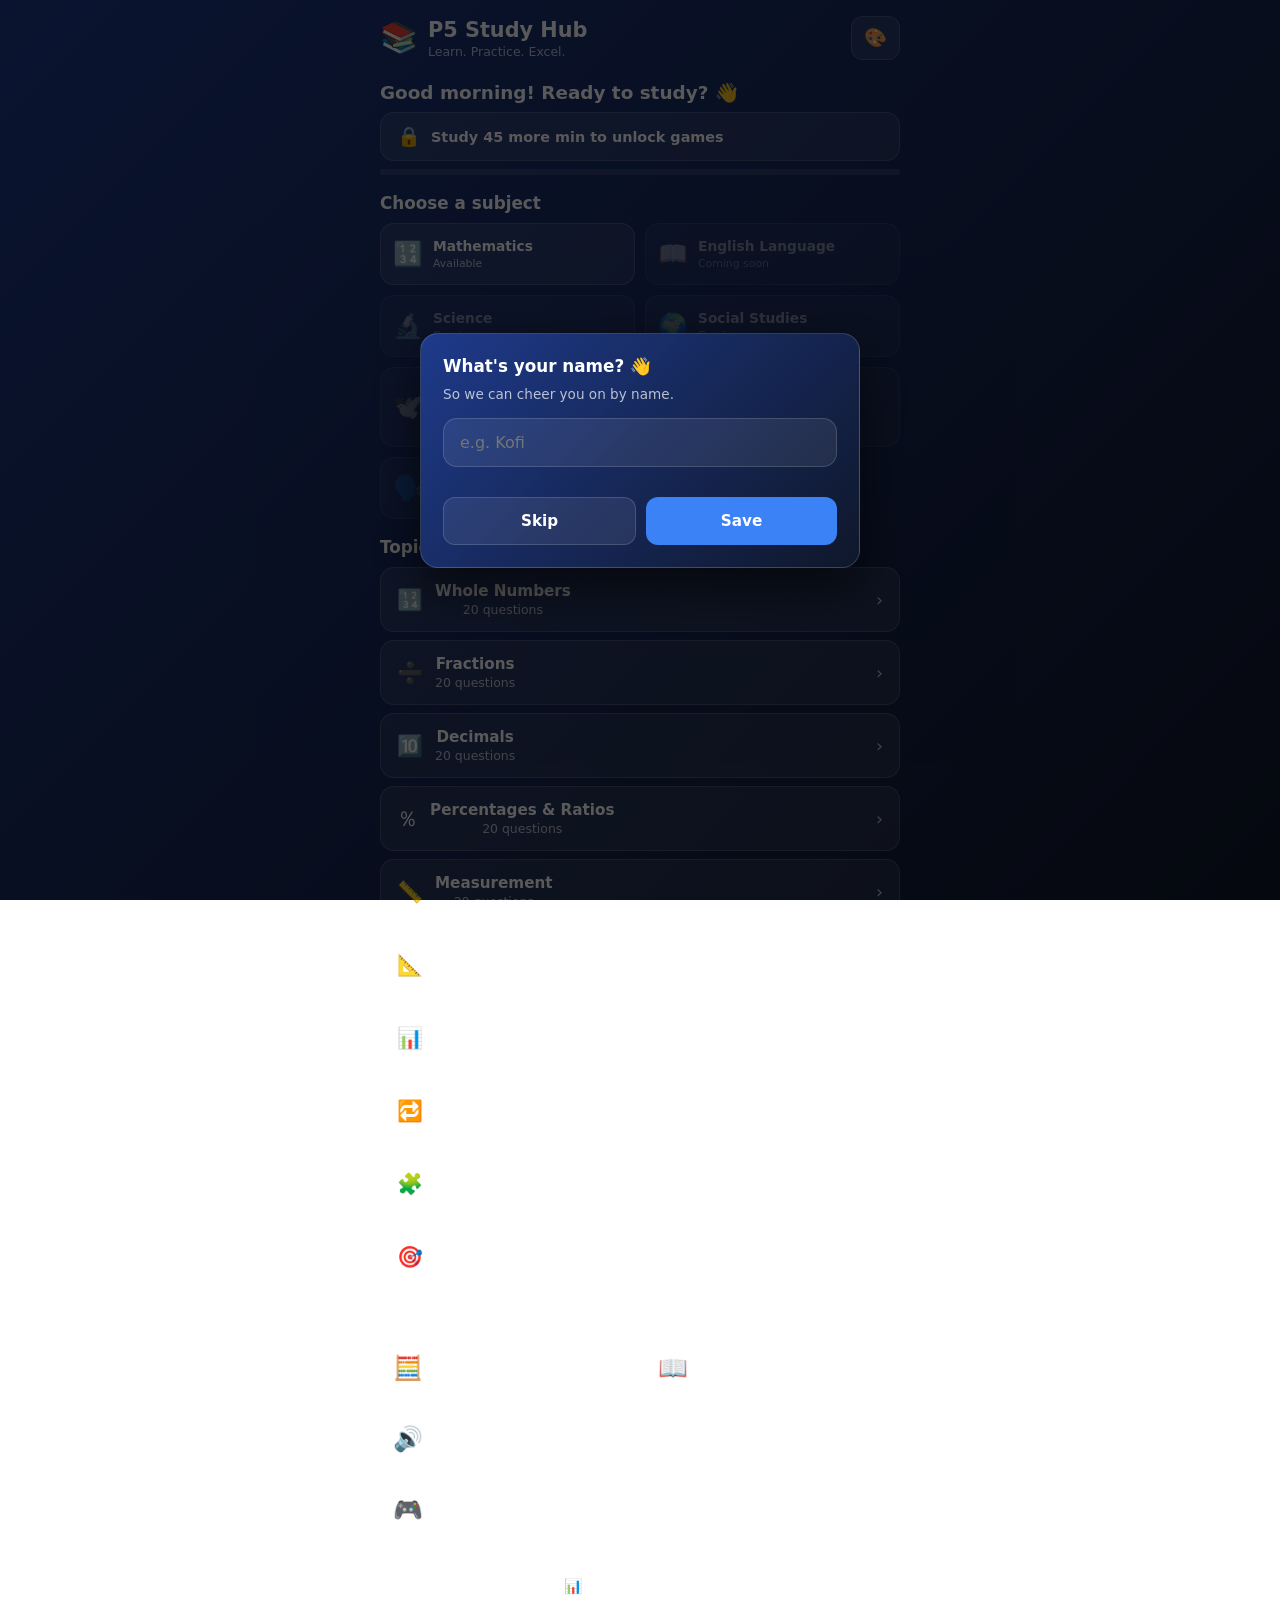
==== index.html @ f63bd6e9 "Add Memory Match game (solo + 2-player pass-and-play)" ====
<!DOCTYPE html>
<html lang="en">
<head>
  <meta charset="UTF-8" />
  <meta name="viewport" content="width=device-width, initial-scale=1.0, maximum-scale=1.0" />
  <meta name="theme-color" content="#1e3a8a" />
  <meta name="description" content="P5 Study Hub — free study app for Primary 5 students in Ghana." />
  <title>P5 Study Hub</title>
  <link rel="stylesheet" href="style.css" />
</head>
<body>
  <div class="app">

    <!-- ================= HEADER ================= -->
    <header class="app-header">
      <div class="brand">
        <span class="brand-icon">📚</span>
        <div>
          <h1>P5 Study Hub</h1>
          <p class="tagline">Learn. Practice. Excel.</p>
        </div>
      </div>
      <button id="themeBtn" class="icon-btn" title="Change theme">🎨</button>
    </header>

    <!-- ================= HOME ================= -->
    <section class="screen active" id="screen-home">
      <p class="greeting" id="greeting">Welcome! 👋</p>

      <div class="study-banner" id="studyBanner">
        <span class="study-banner-icon" id="studyBannerIcon">🔒</span>
        <span class="study-banner-text" id="studyBannerText">Loading…</span>
      </div>
      <div class="study-progress-bar">
        <div class="study-progress-fill" id="studyProgressFill"></div>
      </div>

      <h2>Choose a subject</h2>
      <div class="subject-grid" id="subjectGrid"></div>

      <h2>Topics</h2>
      <div class="topic-list" id="homeTopicList"></div>

      <h2>Tools</h2>
      <div class="tools-grid" id="toolsGrid"></div>

      <button class="progress-link" id="progressLink">📊 View My Progress</button>
    </section>

    <!-- ================= TOPIC ================= -->
    <section class="screen" id="screen-topic">
      <button class="back-btn" data-back>← Back</button>
      <h2 id="topicTitle">Topic</h2>
      <p class="topic-meta" id="topicMeta"></p>

      <div class="mode-grid">
        <button class="mode-card" id="modeStudy">
          <span class="mode-icon">🃏</span>
          <span class="mode-name">Study</span>
          <span class="mode-desc">Flip through the cards</span>
        </button>
        <button class="mode-card" id="modeQuiz">
          <span class="mode-icon">🎯</span>
          <span class="mode-name">Quiz</span>
          <span class="mode-desc">Test yourself</span>
        </button>
      </div>
    </section>

    <!-- ================= STUDY ================= -->
    <section class="screen" id="screen-study">
      <button class="back-btn" data-back>← Back</button>
      <p class="study-topic" id="studyTopicLabel"></p>

      <div class="card-container">
        <div class="card" id="card">
          <div class="card-face card-front">
            <span class="badge" id="frontBadge"></span>
            <p id="question">Loading…</p>
          </div>
          <div class="card-face card-back">
            <span class="badge" id="backBadge"></span>
            <p id="answer">…</p>
          </div>
        </div>
      </div>

      <div class="controls">
        <button id="prevBtn">◀ Prev</button>
        <button id="flipBtn">Flip</button>
        <button id="nextBtn">Next ▶</button>
      </div>
      <p class="progress" id="progress">Card 1 of 1</p>
    </section>

    <!-- ================= QUIZ ================= -->
    <section class="screen" id="screen-quiz">
      <button class="back-btn" data-back>← Back</button>

      <div id="quizPlay">
        <div class="quiz-topbar">
          <p class="quiz-topic" id="quizTopicLabel"></p>
          <button class="pace-btn" id="paceBtn" title="Change pace">🐢 My pace</button>
        </div>
        <p class="progress" id="quizProgress">Question 1 of 5</p>
        <div class="quiz-question" id="quizQuestion">…</div>
        <div class="quiz-options" id="quizOptions"></div>
        <p class="quiz-feedback" id="quizFeedback"></p>
        <div id="procedureBox" class="procedure-box hidden"></div>
        <button class="next-question-btn hidden" id="nextQuestionBtn">Next Question →</button>
      </div>

      <div id="quizResult" class="hidden">
        <h2 id="resultTitle">Well done!</h2>
        <p class="score" id="finalScore">0 / 0</p>
        <p id="scoreMessage"></p>
        <div class="result-actions">
          <button id="retryQuizBtn">Try Again</button>
          <button id="backHomeBtn" class="secondary">Home</button>
        </div>
      </div>
    </section>

    <!-- ================= CALCULATOR ================= -->
    <section class="screen" id="screen-calculator">
      <button class="back-btn" data-back>← Back</button>
      <h2>🧮 Calculator</h2>

      <div class="calc-display" id="calcDisplay">0</div>

      <div class="calc-grid">
        <button class="calc-btn calc-fn" data-calc="clear">C</button>
        <button class="calc-btn calc-fn" data-calc="back">⌫</button>
        <button class="calc-btn calc-fn" data-calc="%">%</button>
        <button class="calc-btn calc-op" data-calc="/">÷</button>

        <button class="calc-btn" data-calc="7">7</button>
        <button class="calc-btn" data-calc="8">8</button>
        <button class="calc-btn" data-calc="9">9</button>
        <button class="calc-btn calc-op" data-calc="*">×</button>

        <button class="calc-btn" data-calc="4">4</button>
        <button class="calc-btn" data-calc="5">5</button>
        <button class="calc-btn" data-calc="6">6</button>
        <button class="calc-btn calc-op" data-calc="-">−</button>

        <button class="calc-btn" data-calc="1">1</button>
        <button class="calc-btn" data-calc="2">2</button>
        <button class="calc-btn" data-calc="3">3</button>
        <button class="calc-btn calc-op" data-calc="+">+</button>

        <button class="calc-btn calc-zero" data-calc="0">0</button>
        <button class="calc-btn" data-calc=".">.</button>
        <button class="calc-btn calc-equal" data-calc="equals">=</button>
      </div>
    </section>

    <!-- ================= DICTIONARY ================= -->
    <section class="screen" id="screen-dictionary">
      <button class="back-btn" data-back>← Back</button>
      <h2>📖 Dictionary</h2>
      <p class="dict-hint">Type a word to see its meaning.</p>

      <div class="dict-search">
        <input
          type="text"
          id="dictInput"
          placeholder="e.g. photosynthesis"
          autocomplete="off"
          autocapitalize="off"
          spellcheck="false"
        />
        <button id="dictSearchBtn" class="dict-search-btn">Search</button>
      </div>

      <div class="dict-result hidden" id="dictResult"></div>
      <p class="dict-error hidden" id="dictError"></p>
    </section>

    <!-- ================= TYPING COURSE ================= -->
    <section class="screen" id="screen-typing">
      <button class="back-btn" data-back>← Back</button>
      <h2>⌨️ Typing Course</h2>

      <div id="typingLevelPicker">
        <p class="typing-hint">Pick a level. Practice a little every day.</p>
        <div class="typing-levels" id="typingLevels"></div>
      </div>

      <div id="typingLesson" class="hidden">
        <div class="typing-topbar">
          <p class="typing-level-name" id="typingLevelName"></p>
          <p class="typing-lesson-count" id="typingLessonCount"></p>
        </div>

        <div class="typing-target" id="typingTarget"></div>

        <input
          type="text"
          id="typingInput"
          class="typing-input"
          placeholder="Start typing…"
          autocomplete="off"
          autocorrect="off"
          autocapitalize="off"
          spellcheck="false"
        />

        <div class="typing-stats">
          <div class="typing-stat">
            <span class="typing-stat-value" id="typingAccuracy">100%</span>
            <span class="typing-stat-label">Accuracy</span>
          </div>
          <div class="typing-stat">
            <span class="typing-stat-value" id="typingWpm">0</span>
            <span class="typing-stat-label">Words/min</span>
          </div>
          <div class="typing-stat">
            <span class="typing-stat-value" id="typingProgress">0/0</span>
            <span class="typing-stat-label">Progress</span>
          </div>
        </div>

        <div class="typing-actions">
          <button id="typingRestartBtn" class="typing-btn-secondary">Restart</button>
          <button id="typingNextBtn" class="typing-btn-primary">Next Lesson →</button>
        </div>
      </div>
    </section>

    <!-- ================= GAMES HUB ================= -->
    <section class="screen" id="screen-games">
      <button class="back-btn" data-back>← Back</button>
      <h2>🎮 Games</h2>

      <div id="gamesLocked" class="games-locked hidden">
        <div class="games-locked-icon">🔒</div>
        <h3 class="games-locked-title">Games locked</h3>
        <p class="games-locked-msg" id="gamesLockedMsg">Study for 45 minutes to unlock games.</p>
        <div class="study-progress-bar">
          <div class="study-progress-fill" id="gamesProgressFill"></div>
        </div>
        <p class="games-locked-time" id="gamesLockedTime">0 / 45 min</p>
        <button class="typing-btn-primary" id="gamesGoStudyBtn">Go study →</button>
      </div>

      <div id="gamesUnlocked" class="games-unlocked hidden">
        <div class="games-unlocked-icon">🎉</div>
        <h3 class="games-unlocked-title">Games unlocked!</h3>
        <p class="games-unlocked-msg" id="gamesUnlockedMsg">You have earned game time.</p>
        <div class="games-grid" id="gamesGrid"></div>
      </div>
    </section>

    <!-- ================= MATH SPRINT ================= -->
    <section class="screen" id="screen-mathsprint">
      <button class="back-btn" data-back>← Back</button>
      <h2>⏱️ Math Sprint</h2>

      <!-- Mode picker -->
      <div id="msModePicker">
        <p class="ms-hint">Choose how you want to play.</p>
        <div class="ms-mode-grid">
          <button class="ms-mode-card" id="msSoloBtn">
            <span class="ms-mode-icon">👤</span>
            <span class="ms-mode-name">Solo</span>
            <span class="ms-mode-desc">Beat your own best score</span>
          </button>
          <button class="ms-mode-card" id="msTwoBtn">
            <span class="ms-mode-icon">👥</span>
            <span class="ms-mode-name">2 Players</span>
            <span class="ms-mode-desc">Pass and play with a friend</span>
          </button>
        </div>
      </div>

      <!-- Two-player name prompt -->
      <div id="msTwoSetup" class="hidden">
        <p class="ms-hint">Player 2, what's your name?</p>
        <input type="text" id="msP2Input" class="ms-input" placeholder="e.g. Ama" maxlength="20" />
        <div class="ms-actions">
          <button class="typing-btn-secondary" id="msBackToModes">Cancel</button>
          <button class="typing-btn-primary" id="msStartTwoBtn">Start</button>
        </div>
      </div>

      <!-- Pass-device screen -->
      <div id="msPassScreen" class="hidden ms-pass-screen">
        <div class="ms-pass-icon">📱</div>
        <h3 class="ms-pass-title">Pass to <span id="msPassName">Player</span></h3>
        <p class="ms-pass-msg">Tap when ready to play your 30 seconds.</p>
        <button class="typing-btn-primary" id="msReadyBtn">I'm ready →</button>
      </div>

      <!-- Active play -->
      <div id="msPlay" class="hidden">
        <div class="ms-play-topbar">
          <span class="ms-current-player" id="msCurrentPlayer">Kofi</span>
          <span class="ms-timer" id="msTimer">30</span>
        </div>

        <div class="ms-question" id="msQuestion">7 × 8</div>

        <div class="ms-options" id="msOptions"></div>

        <div class="ms-score-inline">
          <span>Score: <strong id="msScore">0</strong></span>
        </div>
      </div>

      <!-- Round result (solo = final; 2P = between turns) -->
      <div id="msRoundResult" class="hidden ms-result">
        <div class="ms-result-icon" id="msResultIcon">🎉</div>
        <h3 class="ms-result-title" id="msResultTitle">Time's up!</h3>
        <p class="ms-result-msg" id="msResultMsg">You scored 8 points.</p>
        <div class="ms-result-actions">
          <button class="typing-btn-secondary" id="msPlayAgainBtn">Play Again</button>
          <button class="typing-btn-primary" id="msNextBtn">Continue</button>
        </div>
      </div>
    </section>
	    <!-- ================= MEMORY MATCH ================= -->
    <section class="screen" id="screen-memorymatch">
      <button class="back-btn" data-back>← Back</button>
      <h2>🧠 Memory Match</h2>

      <!-- Mode picker -->
      <div id="mmModePicker">
        <p class="ms-hint">Choose how you want to play.</p>
        <div class="ms-mode-grid">
          <button class="ms-mode-card" id="mmSoloBtn">
            <span class="ms-mode-icon">👤</span>
            <span class="ms-mode-name">Solo</span>
            <span class="ms-mode-desc">Beat your own best time</span>
          </button>
          <button class="ms-mode-card" id="mmTwoBtn">
            <span class="ms-mode-icon">👥</span>
            <span class="ms-mode-name">2 Players</span>
            <span class="ms-mode-desc">Take turns with a friend</span>
          </button>
        </div>
      </div>

      <!-- Two-player name prompt -->
      <div id="mmTwoSetup" class="hidden">
        <p class="ms-hint">Player 2, what's your name?</p>
        <input type="text" id="mmP2Input" class="ms-input" placeholder="e.g. Ama" maxlength="20" />
        <div class="ms-actions">
          <button class="typing-btn-secondary" id="mmBackToModes">Cancel</button>
          <button class="typing-btn-primary" id="mmStartTwoBtn">Start</button>
        </div>
      </div>

      <!-- Pass-device screen -->
      <div id="mmPassScreen" class="hidden ms-pass-screen">
        <div class="ms-pass-icon">📱</div>
        <h3 class="ms-pass-title">Pass to <span id="mmPassName">Player</span></h3>
        <p class="ms-pass-msg">Tap when ready to take your turn.</p>
        <button class="typing-btn-primary" id="mmReadyBtn">I'm ready →</button>
      </div>

      <!-- Active game -->
      <div id="mmPlay" class="hidden">
        <div class="mm-topbar">
          <span class="mm-current-player" id="mmCurrentPlayer">Kofi</span>
          <span class="mm-meta" id="mmMeta">Moves: 0 • 0s</span>
        </div>

        <div class="mm-board" id="mmBoard"></div>

        <div class="mm-scores" id="mmScores"></div>

        <div class="ms-actions" style="margin-top: 14px;">
          <button class="typing-btn-secondary" id="mmQuitBtn">Quit</button>
          <button class="typing-btn-primary" id="mmRestartBtn">Restart</button>
        </div>
      </div>

      <!-- Result -->
      <div id="mmResult" class="hidden ms-result">
        <div class="ms-result-icon" id="mmResultIcon">🎉</div>
        <h3 class="ms-result-title" id="mmResultTitle">Well done!</h3>
        <p class="ms-result-msg" id="mmResultMsg">You finished in 12 moves.</p>
        <div class="ms-result-actions">
          <button class="typing-btn-secondary" id="mmPlayAgainBtn">Play Again</button>
          <button class="typing-btn-primary" id="mmDoneBtn">Done</button>
        </div>
      </div>
    </section>

    <!-- ================= PROGRESS ================= -->
    <section class="screen" id="screen-progress">
      <button class="back-btn" data-back>← Back</button>
      <h2>📊 My Progress</h2>

      <div class="progress-name-row">
        <span class="progress-name-label">Playing as:</span>
        <span class="progress-name-value" id="progressName">Player</span>
        <button class="progress-name-edit" id="changeNameBtn">Change</button>
      </div>

      <div class="stat-grid">
        <div class="stat">
          <span class="stat-value" id="statTotalQuestions">0</span>
          <span class="stat-label">Questions Answered</span>
        </div>
        <div class="stat">
          <span class="stat-value" id="statCorrect">0</span>
          <span class="stat-label">Correct</span>
        </div>
        <div class="stat">
          <span class="stat-value" id="statAccuracy">0%</span>
          <span class="stat-label">Accuracy</span>
        </div>
        <div class="stat">
          <span class="stat-value" id="statBest">0%</span>
          <span class="stat-label">Best Quiz</span>
        </div>
      </div>

      <h3>Typing Practice</h3>
      <div class="stat-grid">
        <div class="stat">
          <span class="stat-value" id="statTypingLessons">0</span>
          <span class="stat-label">Lessons Done</span>
        </div>
        <div class="stat">
          <span class="stat-value" id="statTypingWpm">0</span>
          <span class="stat-label">Best WPM</span>
        </div>
      </div>

      <h3>Study Time</h3>
      <div class="stat-grid">
        <div class="stat">
          <span class="stat-value" id="statStudyMinutes">0</span>
          <span class="stat-label">Minutes Today</span>
        </div>
        <div class="stat">
          <span class="stat-value" id="statGamesPlayed">0</span>
          <span class="stat-label">Games Unlocks</span>
        </div>
      </div>

      <h3>Recent Quizzes</h3>
      <ul class="history" id="quizHistory"></ul>

      <button id="clearProgressBtn" class="danger">Clear My Progress</button>
    </section>

    <!-- ================= NAME PROMPT MODAL ================= -->
    <div class="modal hidden" id="nameModal">
      <div class="modal-card">
        <h2>What's your name? 👋</h2>
        <p class="modal-sub">So we can cheer you on by name.</p>
        <input
          type="text"
          id="nameInput"
          class="ms-input"
          placeholder="e.g. Kofi"
          maxlength="20"
          autocomplete="off"
        />
        <div class="name-modal-actions">
          <button class="typing-btn-secondary" id="nameSkipBtn">Skip</button>
          <button class="typing-btn-primary" id="nameSaveBtn">Save</button>
        </div>
      </div>
    </div>

    <!-- ================= THEME PICKER MODAL ================= -->
    <div class="modal hidden" id="themeModal">
      <div class="modal-card">
        <h2>Pick a theme</h2>
        <p class="modal-sub">Choose a look that makes you happy.</p>
        <div class="theme-grid" id="themeGrid"></div>
        <button class="modal-close" id="themeClose">Done</button>
      </div>
    </div>

    <!-- ================= LOADING ================= -->
    <div class="loading hidden" id="loading">
      <div class="spinner"></div>
      <p>Loading…</p>
    </div>

  </div>

  <script src="script.js"></script>
</body>
</html>
---- style.css ----
/* ===================================================
   P5 STUDY HUB — STYLES
   Mobile-first. Theme-driven. Calm and friendly.
   =================================================== */

/* ---------- RESET ---------- */
* {
  box-sizing: border-box;
  margin: 0;
  padding: 0;
  -webkit-tap-highlight-color: transparent;
}

/* ---------- THEME VARIABLES (default: Classic) ---------- */
:root {
  --bg-1: #1e3a8a;
  --bg-2: #0f172a;
  --accent: #3b82f6;
  --accent-2: #2563eb;
  --card-front: #ffffff;
  --card-front-text: #0f172a;
  --card-back: #10b981;
  --card-back-text: #ffffff;
  --text: #ffffff;
  --text-muted: rgba(255, 255, 255, 0.7);
  --panel: rgba(255, 255, 255, 0.08);
  --panel-strong: rgba(255, 255, 255, 0.14);
  --border: rgba(255, 255, 255, 0.15);
  --danger: #dc2626;
  --danger-hover: #b91c1c;
  --success: #34d399;
  --warning: #f87171;
  --radius: 14px;
  --radius-lg: 18px;
}

/* ---------- THEMES ---------- */
body.theme-rainbow {
  --bg-1: #f97316;
  --bg-2: #7c3aed;
  --accent: #ec4899;
  --accent-2: #db2777;
  --card-back: #8b5cf6;
}
body.theme-space {
  --bg-1: #0f172a;
  --bg-2: #000000;
  --accent: #6366f1;
  --accent-2: #4f46e5;
  --card-back: #a855f7;
}
body.theme-ocean {
  --bg-1: #0e7490;
  --bg-2: #082f49;
  --accent: #06b6d4;
  --accent-2: #0891b2;
  --card-back: #14b8a6;
}
body.theme-forest {
  --bg-1: #15803d;
  --bg-2: #052e16;
  --accent: #22c55e;
  --accent-2: #16a34a;
  --card-back: #84cc16;
  --card-back-text: #0f172a;
}
body.theme-ghana {
  --bg-1: #166534;
  --bg-2: #7f1d1d;
  --accent: #eab308;
  --accent-2: #ca8a04;
  --card-back: #dc2626;
}
body.theme-sunrise {
  --bg-1: #fb923c;
  --bg-2: #7c2d12;
  --accent: #f97316;
  --accent-2: #ea580c;
  --card-back: #facc15;
  --card-back-text: #0f172a;
}
body.theme-sports {
  --bg-1: #1e40af;
  --bg-2: #0c4a6e;
  --accent: #ea580c;
  --accent-2: #c2410c;
  --card-back: #facc15;
  --card-back-text: #0f172a;
}
body.theme-safari {
  --bg-1: #b45309;
  --bg-2: #451a03;
  --accent: #d97706;
  --accent-2: #b45309;
  --card-back: #65a30d;
  --card-back-text: #0f172a;
}
body.theme-purple {
  --bg-1: #7c3aed;
  --bg-2: #2e1065;
  --accent: #a855f7;
  --accent-2: #9333ea;
  --card-back: #ec4899;
}
body.theme-paper {
  --bg-1: #f5f5f4;
  --bg-2: #e7e5e4;
  --accent: #0f766e;
  --accent-2: #115e59;
  --card-front: #ffffff;
  --card-front-text: #0f172a;
  --card-back: #0f766e;
  --text: #0f172a;
  --text-muted: rgba(15, 23, 42, 0.6);
  --panel: rgba(0, 0, 0, 0.05);
  --panel-strong: rgba(0, 0, 0, 0.08);
  --border: rgba(0, 0, 0, 0.1);
}

/* ---------- BASE ---------- */
body {
  font-family: system-ui, -apple-system, "Segoe UI", Roboto, sans-serif;
  background: linear-gradient(135deg, var(--bg-1), var(--bg-2));
  background-attachment: fixed;
  color: var(--text);
  min-height: 100vh;
  padding: 16px 14px 40px;
  display: flex;
  justify-content: center;
  transition: background 0.4s;
}

.app {
  width: 100%;
  max-width: 520px;
}

.hidden { display: none !important; }

/* ---------- HEADER ---------- */
.app-header {
  display: flex;
  align-items: center;
  justify-content: space-between;
  margin-bottom: 22px;
}
.brand {
  display: flex;
  align-items: center;
  gap: 10px;
}
.brand-icon { font-size: 1.9rem; line-height: 1; }
.brand h1 { font-size: 1.3rem; font-weight: 700; }
.tagline {
  font-size: 0.78rem;
  color: var(--text-muted);
  margin-top: 2px;
}
.icon-btn {
  background: var(--panel);
  border: 1px solid var(--border);
  border-radius: 12px;
  padding: 10px 12px;
  font-size: 1.15rem;
  color: var(--text);
  cursor: pointer;
  transition: transform 0.15s, background 0.2s;
}
.icon-btn:active { transform: scale(0.94); }
.icon-btn:hover { background: var(--panel-strong); }

/* ---------- SCREENS ---------- */
.screen { display: none; animation: fadeIn 0.25s ease; }
.screen.active { display: block; }

@keyframes fadeIn {
  from { opacity: 0; transform: translateY(6px); }
  to   { opacity: 1; transform: translateY(0); }
}

h2 {
  font-size: 1.05rem;
  margin: 18px 0 10px;
  font-weight: 700;
}
h3 {
  font-size: 0.95rem;
  margin: 22px 0 8px;
  font-weight: 600;
  color: var(--text-muted);
}
.greeting {
  font-size: 1.15rem;
  font-weight: 600;
  margin-bottom: 8px;
}

/* ---------- BACK BUTTON ---------- */
.back-btn {
  background: transparent;
  border: none;
  color: var(--text-muted);
  font-size: 0.95rem;
  padding: 6px 0;
  margin-bottom: 8px;
  cursor: pointer;
  font-family: inherit;
}
.back-btn:hover { color: var(--text); }

/* ---------- SUBJECT GRID ---------- */
.subject-grid {
  display: grid;
  grid-template-columns: 1fr 1fr;
  gap: 10px;
}
.subject-card {
  background: var(--panel);
  border: 1px solid var(--border);
  border-radius: var(--radius);
  padding: 14px 12px;
  display: flex;
  align-items: center;
  gap: 10px;
  cursor: pointer;
  text-align: left;
  color: var(--text);
  font-family: inherit;
  transition: background 0.2s, transform 0.1s, border-color 0.2s;
}
.subject-card:hover:not(.disabled) {
  background: var(--panel-strong);
  border-color: var(--accent);
}
.subject-card:active:not(.disabled) { transform: scale(0.98); }
.subject-card.disabled {
  opacity: 0.45;
  cursor: not-allowed;
}
.subject-icon { font-size: 1.5rem; line-height: 1; }
.subject-name { font-size: 0.86rem; font-weight: 600; line-height: 1.25; }
.subject-tag {
  font-size: 0.68rem;
  color: var(--text-muted);
  display: block;
  margin-top: 2px;
}

/* ---------- TOPIC LIST ---------- */
.topic-list {
  display: flex;
  flex-direction: column;
  gap: 8px;
}
.topic-item {
  background: var(--panel);
  border: 1px solid var(--border);
  border-radius: var(--radius);
  padding: 14px 16px;
  display: flex;
  align-items: center;
  justify-content: space-between;
  cursor: pointer;
  color: var(--text);
  font-family: inherit;
  transition: background 0.2s, border-color 0.2s, transform 0.1s;
}
.topic-item:hover {
  background: var(--panel-strong);
  border-color: var(--accent);
}
.topic-item:active { transform: scale(0.99); }
.topic-item-left { display: flex; align-items: center; gap: 12px; }
.topic-item-icon { font-size: 1.3rem; }
.topic-item-name { font-size: 0.95rem; font-weight: 600; }
.topic-item-count { font-size: 0.78rem; color: var(--text-muted); margin-top: 2px; }
.topic-item-arrow { color: var(--text-muted); font-size: 1.1rem; }

/* ---------- PROGRESS LINK ---------- */
.progress-link {
  margin-top: 22px;
  width: 100%;
  background: transparent;
  border: 1px dashed var(--border);
  color: var(--text);
  padding: 14px;
  border-radius: var(--radius);
  font-family: inherit;
  font-size: 0.92rem;
  cursor: pointer;
  transition: background 0.2s, border-color 0.2s;
}
.progress-link:hover { background: var(--panel); border-color: var(--accent); }

/* ---------- TOPIC MODE CARDS ---------- */
.topic-meta { font-size: 0.85rem; color: var(--text-muted); margin-bottom: 18px; }
.mode-grid { display: grid; grid-template-columns: 1fr 1fr; gap: 12px; }
.mode-card {
  background: var(--panel);
  border: 1px solid var(--border);
  border-radius: var(--radius-lg);
  padding: 22px 14px;
  display: flex;
  flex-direction: column;
  align-items: center;
  gap: 6px;
  cursor: pointer;
  color: var(--text);
  font-family: inherit;
  transition: background 0.2s, border-color 0.2s, transform 0.1s;
}
.mode-card:hover { background: var(--panel-strong); border-color: var(--accent); }
.mode-card:active { transform: scale(0.98); }
.mode-icon { font-size: 2rem; }
.mode-name { font-size: 1rem; font-weight: 700; }
.mode-desc { font-size: 0.75rem; color: var(--text-muted); }

/* ---------- FLASHCARD ---------- */
.study-topic { font-size: 0.85rem; color: var(--text-muted); margin-bottom: 12px; }
.card-container { perspective: 1000px; height: 260px; margin-bottom: 18px; }
.card {
  position: relative;
  width: 100%;
  height: 100%;
  transition: transform 0.6s;
  transform-style: preserve-3d;
  cursor: pointer;
}
.card.flipped { transform: rotateY(180deg); }
.card-face {
  position: absolute;
  width: 100%;
  height: 100%;
  backface-visibility: hidden;
  -webkit-backface-visibility: hidden;
  border-radius: var(--radius-lg);
  display: flex;
  flex-direction: column;
  justify-content: center;
  align-items: center;
  padding: 22px;
  font-size: 1.1rem;
  text-align: center;
  box-shadow: 0 10px 30px rgba(0, 0, 0, 0.35);
  line-height: 1.5;
}
.card-front { background: var(--card-front); color: var(--card-front-text); }
.card-back { background: var(--card-back); color: var(--card-back-text); transform: rotateY(180deg); }
.badge {
  position: absolute;
  top: 12px;
  right: 12px;
  font-size: 0.68rem;
  padding: 4px 10px;
  border-radius: 999px;
  background: rgba(0, 0, 0, 0.12);
  text-transform: uppercase;
  letter-spacing: 0.5px;
  font-weight: 600;
}
.card-back .badge { background: rgba(255, 255, 255, 0.25); }

/* ---------- CONTROLS ---------- */
.controls { display: flex; gap: 8px; }
.controls button {
  flex: 1;
  padding: 14px 10px;
  font-size: 0.9rem;
  border: none;
  border-radius: 12px;
  background: var(--accent);
  color: #fff;
  font-family: inherit;
  font-weight: 600;
  cursor: pointer;
  transition: background 0.2s, transform 0.1s;
}
.controls button:hover { background: var(--accent-2); }
.controls button:active { transform: scale(0.97); }
.progress { text-align: center; margin-top: 14px; color: var(--text-muted); font-size: 0.85rem; }

/* ---------- QUIZ ---------- */
.quiz-topic { font-size: 0.85rem; color: var(--text-muted); margin-bottom: 4px; }
.quiz-question {
  background: var(--panel);
  border: 1px solid var(--border);
  padding: 22px 18px;
  border-radius: var(--radius-lg);
  font-size: 1.05rem;
  line-height: 1.5;
  margin: 14px 0;
  min-height: 90px;
  display: flex;
  align-items: center;
  justify-content: center;
  text-align: center;
  font-weight: 500;
}
.quiz-options { display: flex; flex-direction: column; gap: 10px; }
.quiz-option {
  padding: 15px 16px;
  border-radius: var(--radius);
  background: var(--panel);
  border: 2px solid transparent;
  color: var(--text);
  text-align: left;
  cursor: pointer;
  font-size: 0.95rem;
  font-family: inherit;
  transition: background 0.2s, border-color 0.2s, transform 0.1s;
  line-height: 1.4;
}
.quiz-option:hover:not(:disabled) { background: var(--panel-strong); border-color: var(--accent); }
.quiz-option:active:not(:disabled) { transform: scale(0.99); }
.quiz-option:disabled { cursor: default; }
.quiz-option.correct { background: #10b981; border-color: #34d399; color: #fff; }
.quiz-option.wrong { background: #dc2626; border-color: #ef4444; color: #fff; }
.quiz-feedback { text-align: center; margin-top: 14px; min-height: 22px; font-weight: 600; font-size: 0.92rem; }
.quiz-feedback.correct { color: var(--success); }
.quiz-feedback.wrong   { color: var(--warning); }

/* ---------- QUIZ RESULT ---------- */
#resultTitle { text-align: center; margin-top: 20px; }
.score { font-size: 2rem; font-weight: 700; margin: 14px 0; text-align: center; }
#scoreMessage { text-align: center; color: var(--text-muted); margin-bottom: 22px; font-size: 0.95rem; }
.result-actions { display: flex; gap: 10px; }
.result-actions button {
  flex: 1;
  padding: 14px;
  border: none;
  border-radius: 12px;
  background: var(--accent);
  color: #fff;
  font-family: inherit;
  font-weight: 600;
  font-size: 0.95rem;
  cursor: pointer;
  transition: background 0.2s, transform 0.1s;
}
.result-actions button:hover { background: var(--accent-2); }
.result-actions button:active { transform: scale(0.97); }
.result-actions button.secondary {
  background: var(--panel);
  color: var(--text);
  border: 1px solid var(--border);
}
.result-actions button.secondary:hover { background: var(--panel-strong); }

/* ---------- PROGRESS SCREEN ---------- */
.stat-grid { display: grid; grid-template-columns: 1fr 1fr; gap: 12px; }
.stat {
  background: var(--panel);
  border: 1px solid var(--border);
  padding: 16px 12px;
  border-radius: var(--radius);
  text-align: center;
}
.stat-value { display: block; font-size: 1.6rem; font-weight: 700; }
.stat-label { font-size: 0.72rem; color: var(--text-muted); margin-top: 4px; display: block; }

.progress-name-row {
  display: flex;
  align-items: center;
  gap: 10px;
  background: var(--panel);
  border: 1px solid var(--border);
  border-radius: var(--radius);
  padding: 12px 16px;
  margin-bottom: 14px;
}
.progress-name-label { font-size: 0.85rem; color: var(--text-muted); }
.progress-name-value { font-weight: 700; font-size: 0.95rem; flex: 1; }
.progress-name-edit {
  background: transparent;
  border: 1px solid var(--border);
  color: var(--text);
  padding: 6px 12px;
  border-radius: 8px;
  font-family: inherit;
  font-size: 0.78rem;
  cursor: pointer;
  transition: background 0.2s;
}
.progress-name-edit:hover { background: var(--panel-strong); }

.history { list-style: none; margin-top: 4px; }
.history li {
  background: var(--panel);
  border: 1px solid var(--border);
  padding: 10px 14px;
  border-radius: 10px;
  margin-bottom: 6px;
  display: flex;
  justify-content: space-between;
  align-items: center;
  font-size: 0.85rem;
  gap: 8px;
}
.history li .hist-date { color: var(--text-muted); font-size: 0.76rem; }
.history li.empty {
  display: block;
  text-align: center;
  color: var(--text-muted);
  border: 1px dashed var(--border);
  background: transparent;
}

/* ---------- BUTTONS ---------- */
button.danger {
  margin-top: 20px;
  width: 100%;
  padding: 14px;
  border: none;
  border-radius: 12px;
  background: var(--danger);
  color: #fff;
  font-family: inherit;
  font-weight: 600;
  font-size: 0.92rem;
  cursor: pointer;
  transition: background 0.2s, transform 0.1s;
}
button.danger:hover { background: var(--danger-hover); }
button.danger:active { transform: scale(0.98); }

/* ---------- MODAL ---------- */
.modal {
  position: fixed;
  inset: 0;
  background: rgba(0, 0, 0, 0.65);
  display: flex;
  align-items: center;
  justify-content: center;
  padding: 20px;
  z-index: 100;
  animation: fadeIn 0.2s ease;
}
.modal-card {
  background: linear-gradient(135deg, var(--bg-1), var(--bg-2));
  border: 1px solid var(--border);
  border-radius: var(--radius-lg);
  padding: 22px;
  width: 100%;
  max-width: 440px;
  max-height: 85vh;
  overflow-y: auto;
  box-shadow: 0 20px 50px rgba(0, 0, 0, 0.6);
}
.modal-card h2 { margin-top: 0; }
.modal-sub { color: var(--text-muted); font-size: 0.85rem; margin-bottom: 16px; }

.name-modal-actions {
  display: flex;
  gap: 10px;
  margin-top: 16px;
}

.theme-grid { display: grid; grid-template-columns: 1fr 1fr; gap: 10px; }
.theme-swatch {
  border-radius: 12px;
  padding: 14px;
  border: 2px solid transparent;
  cursor: pointer;
  display: flex;
  align-items: center;
  gap: 10px;
  font-family: inherit;
  font-size: 0.85rem;
  font-weight: 600;
  color: #fff;
  text-align: left;
  transition: transform 0.1s, border-color 0.2s;
}
.theme-swatch:active { transform: scale(0.97); }
.theme-swatch.selected { border-color: #fff; }
.theme-swatch .dot {
  width: 22px;
  height: 22px;
  border-radius: 50%;
  flex-shrink: 0;
  border: 2px solid rgba(255, 255, 255, 0.4);
}
.modal-close {
  margin-top: 18px;
  width: 100%;
  padding: 14px;
  border: none;
  border-radius: 12px;
  background: var(--accent);
  color: #fff;
  font-family: inherit;
  font-weight: 600;
  font-size: 0.95rem;
  cursor: pointer;
}
.modal-close:hover { background: var(--accent-2); }

/* ---------- LOADING ---------- */
.loading {
  position: fixed;
  inset: 0;
  background: rgba(0, 0, 0, 0.6);
  display: flex;
  flex-direction: column;
  align-items: center;
  justify-content: center;
  gap: 14px;
  z-index: 90;
  color: #fff;
  font-size: 0.9rem;
}
.spinner {
  width: 42px;
  height: 42px;
  border: 4px solid rgba(255, 255, 255, 0.2);
  border-top-color: #fff;
  border-radius: 50%;
  animation: spin 0.8s linear infinite;
}
@keyframes spin { to { transform: rotate(360deg); } }

/* ---------- RESPONSIVE ---------- */
@media (max-width: 380px) {
  .brand h1 { font-size: 1.15rem; }
  .brand-icon { font-size: 1.6rem; }
  .card-container { height: 230px; }
  .card-face { font-size: 1rem; padding: 18px; }
  .subject-card { padding: 12px 10px; }
  .subject-name { font-size: 0.8rem; }
  .mode-card { padding: 18px 10px; }
  .mode-icon { font-size: 1.7rem; }
}

/* ---------- PROCEDURE ---------- */
.procedure-box {
  margin-top: 18px;
  background: rgba(255, 255, 255, 0.1);
  border: 1px solid var(--border);
  border-radius: var(--radius);
  padding: 14px 16px;
  text-align: left;
  font-size: 0.9rem;
  line-height: 1.5;
  animation: fadeIn 0.3s ease;
}
.procedure-title { font-weight: 700; margin-bottom: 8px; font-size: 0.9rem; }
.procedure-steps { margin: 0; padding-left: 20px; }
.procedure-steps li { margin-bottom: 4px; }
.procedure-explain { margin: 0; font-style: italic; color: var(--text-muted); }
.card-procedure {
  margin-top: 14px;
  background: rgba(0, 0, 0, 0.15);
  border-radius: 10px;
  padding: 10px 14px;
  font-size: 0.85rem;
  text-align: left;
  max-width: 100%;
}
.card-procedure ol { margin: 0; padding-left: 18px; }
.card-procedure li { margin-bottom: 3px; }

/* ---------- QUIZ TOPBAR & PACE ---------- */
.quiz-topbar { display: flex; align-items: center; justify-content: space-between; gap: 10px; }
.pace-btn {
  background: var(--panel);
  border: 1px solid var(--border);
  color: var(--text);
  font-family: inherit;
  font-size: 0.78rem;
  padding: 6px 10px;
  border-radius: 999px;
  cursor: pointer;
  transition: background 0.2s;
  flex-shrink: 0;
}
.pace-btn:hover { background: var(--panel-strong); }

/* ---------- NEXT QUESTION BUTTON ---------- */
.next-question-btn {
  margin-top: 18px;
  width: 100%;
  padding: 16px;
  border: none;
  border-radius: 14px;
  background: var(--accent);
  color: #fff;
  font-family: inherit;
  font-weight: 700;
  font-size: 1rem;
  cursor: pointer;
  transition: background 0.2s, transform 0.1s;
  animation: fadeIn 0.3s ease;
}
.next-question-btn:hover { background: var(--accent-2); }
.next-question-btn:active { transform: scale(0.98); }

/* ---------- TOOLS GRID ---------- */
.tools-grid { display: grid; grid-template-columns: 1fr 1fr; gap: 10px; }
.tool-card {
  background: var(--panel);
  border: 1px solid var(--border);
  border-radius: var(--radius);
  padding: 14px 12px;
  display: flex;
  align-items: center;
  gap: 10px;
  cursor: pointer;
  text-align: left;
  color: var(--text);
  font-family: inherit;
  transition: background 0.2s, border-color 0.2s, transform 0.1s;
}
.tool-card:hover:not(.disabled) { background: var(--panel-strong); border-color: var(--accent); }
.tool-card:active:not(.disabled) { transform: scale(0.98); }
.tool-card.disabled { opacity: 0.45; cursor: not-allowed; }
.tool-icon { font-size: 1.5rem; }
.tool-name { font-size: 0.86rem; font-weight: 600; }
.tool-tag { font-size: 0.68rem; color: var(--text-muted); display: block; margin-top: 2px; }

/* ---------- CALCULATOR ---------- */
.calc-display {
  background: var(--panel);
  border: 1px solid var(--border);
  border-radius: var(--radius);
  padding: 22px 18px;
  font-size: 2rem;
  font-weight: 700;
  text-align: right;
  margin-bottom: 14px;
  overflow-x: auto;
  white-space: nowrap;
  min-height: 80px;
  display: flex;
  align-items: center;
  justify-content: flex-end;
  font-variant-numeric: tabular-nums;
}
.calc-expr {
  font-size: 0.95rem;
  font-weight: 500;
  opacity: 0.55;
  margin-right: 10px;
  flex-shrink: 0;
}
.calc-grid { display: grid; grid-template-columns: repeat(4, 1fr); gap: 10px; }
.calc-btn {
  padding: 20px 0;
  font-size: 1.3rem;
  font-family: inherit;
  font-weight: 600;
  border: 1px solid var(--border);
  border-radius: 12px;
  background: var(--panel);
  color: var(--text);
  cursor: pointer;
  transition: background 0.15s, transform 0.1s;
}
.calc-btn:hover { background: var(--panel-strong); }
.calc-btn:active { transform: scale(0.96); }
.calc-btn.calc-op { background: var(--accent); color: #fff; border-color: transparent; }
.calc-btn.calc-op:hover { background: var(--accent-2); }
.calc-btn.calc-fn { background: rgba(255, 255, 255, 0.15); font-size: 1.1rem; }
.calc-btn.calc-equal { background: var(--card-back); color: var(--card-back-text); border-color: transparent; }
.calc-btn.calc-zero { grid-column: span 2; }

/* ---------- DICTIONARY ---------- */
.dict-hint { font-size: 0.85rem; color: var(--text-muted); margin-bottom: 12px; }
.dict-search { display: flex; gap: 8px; margin-bottom: 16px; }
.dict-search input {
  flex: 1;
  padding: 14px 16px;
  border-radius: var(--radius);
  border: 1px solid var(--border);
  background: var(--panel);
  color: var(--text);
  font-family: inherit;
  font-size: 1rem;
  outline: none;
  transition: border-color 0.2s, background 0.2s;
}
.dict-search input::placeholder { color: var(--text-muted); }
.dict-search input:focus { border-color: var(--accent); background: var(--panel-strong); }
.dict-search-btn {
  padding: 14px 18px;
  border: none;
  border-radius: var(--radius);
  background: var(--accent);
  color: #fff;
  font-family: inherit;
  font-weight: 600;
  font-size: 0.95rem;
  cursor: pointer;
  transition: background 0.2s, transform 0.1s;
}
.dict-search-btn:hover { background: var(--accent-2); }
.dict-search-btn:active { transform: scale(0.97); }
.dict-search-btn:disabled { opacity: 0.6; cursor: not-allowed; }

.dict-result {
  background: var(--panel);
  border: 1px solid var(--border);
  border-radius: var(--radius);
  padding: 18px 16px;
  animation: fadeIn 0.25s ease;
}
.dict-word-row { display: flex; align-items: center; gap: 10px; margin-bottom: 4px; }
.dict-word { font-size: 1.4rem; font-weight: 700; text-transform: capitalize; }
.dict-phonetic { font-size: 0.9rem; color: var(--text-muted); margin-bottom: 14px; font-style: italic; }
.dict-pronounce {
  background: var(--accent);
  border: none;
  border-radius: 50%;
  width: 38px;
  height: 38px;
  font-size: 1rem;
  color: #fff;
  cursor: pointer;
  display: flex;
  align-items: center;
  justify-content: center;
  flex-shrink: 0;
  transition: background 0.2s, transform 0.1s;
}
.dict-pronounce:hover { background: var(--accent-2); }
.dict-pronounce:active { transform: scale(0.94); }
.dict-pronounce.playing { background: var(--card-back); animation: pulse 1.2s ease-in-out infinite; }
@keyframes pulse {
  0%, 100% { transform: scale(1); }
  50% { transform: scale(1.08); }
}

.dict-meaning { margin-top: 14px; padding-top: 14px; border-top: 1px solid var(--border); }
.dict-meaning:first-of-type { border-top: none; padding-top: 0; margin-top: 0; }
.dict-pos {
  display: inline-block;
  font-size: 0.7rem;
  font-weight: 700;
  text-transform: uppercase;
  letter-spacing: 0.5px;
  padding: 3px 8px;
  border-radius: 6px;
  background: var(--panel-strong);
  color: var(--text);
  margin-bottom: 8px;
}
.dict-def { font-size: 0.95rem; line-height: 1.5; margin-bottom: 8px; }
.dict-example {
  font-size: 0.85rem;
  font-style: italic;
  color: var(--text-muted);
  padding-left: 12px;
  border-left: 3px solid var(--border);
  margin-bottom: 8px;
}
.dict-error { text-align: center; color: var(--warning); padding: 20px; font-size: 0.9rem; }
.dict-loader { text-align: center; padding: 20px; color: var(--text-muted); font-size: 0.9rem; }

/* ---------- TYPING COURSE ---------- */
.typing-hint { font-size: 0.85rem; color: var(--text-muted); margin-bottom: 14px; }
.typing-levels { display: flex; flex-direction: column; gap: 10px; }
.typing-level-card {
  background: var(--panel);
  border: 1px solid var(--border);
  border-radius: var(--radius);
  padding: 16px 18px;
  display: flex;
  align-items: center;
  gap: 14px;
  cursor: pointer;
  color: var(--text);
  font-family: inherit;
  text-align: left;
  transition: background 0.2s, border-color 0.2s, transform 0.1s;
}
.typing-level-card:hover { background: var(--panel-strong); border-color: var(--accent); }
.typing-level-card:active { transform: scale(0.99); }
.typing-level-icon { font-size: 1.8rem; flex-shrink: 0; }
.typing-level-info { flex: 1; }
.typing-level-title { font-size: 1rem; font-weight: 700; margin-bottom: 2px; }
.typing-level-desc { font-size: 0.82rem; color: var(--text-muted); }
.typing-level-arrow { color: var(--text-muted); font-size: 1.2rem; }

.typing-topbar { display: flex; align-items: center; justify-content: space-between; gap: 10px; margin-bottom: 14px; }
.typing-level-name { font-size: 0.85rem; color: var(--text-muted); }
.typing-lesson-count { font-size: 0.85rem; color: var(--text-muted); }

.typing-target {
  background: var(--card-front);
  color: var(--card-front-text);
  border-radius: var(--radius-lg);
  padding: 26px 20px;
  font-size: 1.5rem;
  line-height: 1.6;
  text-align: center;
  margin-bottom: 18px;
  letter-spacing: 0.5px;
  font-family: "Consolas", "Monaco", monospace;
  min-height: 100px;
  display: flex;
  align-items: center;
  justify-content: center;
  flex-wrap: wrap;
  word-break: break-word;
}
.typing-target .char { transition: color 0.1s, background 0.1s; }
.typing-target .char.correct { color: #10b981; }
.typing-target .char.incorrect { color: #ffffff; background: #dc2626; border-radius: 3px; }
.typing-target .char.current { border-bottom: 3px solid var(--accent); animation: blink 1s infinite; }
@keyframes blink {
  0%, 50% { border-bottom-color: var(--accent); }
  51%, 100% { border-bottom-color: transparent; }
}

.typing-input {
  width: 100%;
  padding: 16px;
  border-radius: var(--radius);
  border: 1px solid var(--border);
  background: var(--panel);
  color: var(--text);
  font-family: "Consolas", "Monaco", monospace;
  font-size: 1.1rem;
  outline: none;
  margin-bottom: 16px;
  transition: border-color 0.2s, background 0.2s;
}
.typing-input:focus { border-color: var(--accent); background: var(--panel-strong); }

.typing-stats { display: grid; grid-template-columns: repeat(3, 1fr); gap: 10px; margin-bottom: 18px; }
.typing-stat {
  background: var(--panel);
  border: 1px solid var(--border);
  border-radius: var(--radius);
  padding: 12px 8px;
  text-align: center;
}
.typing-stat-value { display: block; font-size: 1.3rem; font-weight: 700; }
.typing-stat-label { font-size: 0.7rem; color: var(--text-muted); display: block; margin-top: 2px; }

.typing-actions { display: flex; gap: 10px; }
.typing-btn-secondary, .typing-btn-primary {
  flex: 1;
  padding: 14px;
  border: none;
  border-radius: 12px;
  font-family: inherit;
  font-weight: 600;
  font-size: 0.95rem;
  cursor: pointer;
  transition: background 0.2s, transform 0.1s;
}
.typing-btn-secondary {
  background: var(--panel);
  color: var(--text);
  border: 1px solid var(--border);
}
.typing-btn-secondary:hover { background: var(--panel-strong); }
.typing-btn-secondary:active { transform: scale(0.97); }
.typing-btn-primary { background: var(--accent); color: #fff; }
.typing-btn-primary:hover { background: var(--accent-2); }
.typing-btn-primary:active { transform: scale(0.97); }
.typing-btn-primary:disabled { opacity: 0.5; cursor: not-allowed; }

/* ---------- STUDY TRACKER BANNER ---------- */
.study-banner {
  background: var(--panel);
  border: 1px solid var(--border);
  border-radius: var(--radius);
  padding: 12px 16px;
  display: flex;
  align-items: center;
  gap: 10px;
  margin-bottom: 8px;
  font-size: 0.9rem;
  transition: background 0.3s, border-color 0.3s;
}
.study-banner.unlocked {
  background: rgba(16, 185, 129, 0.15);
  border-color: var(--card-back);
}
.study-banner-icon { font-size: 1.2rem; flex-shrink: 0; }
.study-banner-text { flex: 1; font-weight: 600; }
.study-progress-bar {
  height: 6px;
  background: rgba(255, 255, 255, 0.1);
  border-radius: 999px;
  overflow: hidden;
  margin-bottom: 18px;
}
.study-progress-fill {
  height: 100%;
  background: var(--accent);
  border-radius: 999px;
  width: 0%;
  transition: width 0.4s ease, background 0.3s ease;
}
.study-progress-fill.unlocked { background: var(--card-back); width: 100% !important; }

/* ---------- GAMES SCREEN ---------- */
.games-locked, .games-unlocked {
  text-align: center;
  padding: 30px 20px;
  background: var(--panel);
  border: 1px solid var(--border);
  border-radius: var(--radius-lg);
  animation: fadeIn 0.3s ease;
}
.games-locked-icon, .games-unlocked-icon {
  font-size: 3.5rem;
  margin-bottom: 12px;
  line-height: 1;
}
.games-locked-title, .games-unlocked-title {
  font-size: 1.15rem;
  font-weight: 700;
  margin-bottom: 8px;
  color: var(--text);
}
.games-locked-msg, .games-unlocked-msg {
  font-size: 0.9rem;
  color: var(--text-muted);
  margin-bottom: 20px;
  line-height: 1.5;
}
.games-locked-time {
  font-size: 0.85rem;
  color: var(--text-muted);
  margin-bottom: 20px;
  font-weight: 600;
}
.games-locked .study-progress-bar, .games-unlocked .study-progress-bar { margin-bottom: 14px; }
.games-locked .typing-btn-primary { max-width: 260px; margin: 0 auto; }

.games-grid { display: grid; grid-template-columns: 1fr 1fr; gap: 10px; margin-top: 16px; }
.game-card {
  background: var(--panel);
  border: 1px solid var(--border);
  border-radius: var(--radius);
  padding: 18px 12px;
  display: flex;
  flex-direction: column;
  align-items: center;
  gap: 6px;
  cursor: pointer;
  color: var(--text);
  font-family: inherit;
  transition: background 0.2s, border-color 0.2s, transform 0.1s;
}
.game-card:hover:not(.disabled) { background: var(--panel-strong); border-color: var(--accent); }
.game-card:active:not(.disabled) { transform: scale(0.98); }
.game-card.disabled { opacity: 0.45; cursor: not-allowed; }
.game-icon { font-size: 1.8rem; }
.game-name { font-size: 0.9rem; font-weight: 600; }
.game-tag { font-size: 0.7rem; color: var(--text-muted); }

/* ---------- MATH SPRINT ---------- */
.ms-hint { font-size: 0.9rem; color: var(--text-muted); margin-bottom: 14px; text-align: center; }

.ms-mode-grid { display: grid; grid-template-columns: 1fr 1fr; gap: 12px; }
.ms-mode-card {
  background: var(--panel);
  border: 1px solid var(--border);
  border-radius: var(--radius-lg);
  padding: 24px 14px;
  display: flex;
  flex-direction: column;
  align-items: center;
  gap: 6px;
  cursor: pointer;
  color: var(--text);
  font-family: inherit;
  transition: background 0.2s, border-color 0.2s, transform 0.1s;
}
.ms-mode-card:hover { background: var(--panel-strong); border-color: var(--accent); }
.ms-mode-card:active { transform: scale(0.98); }
.ms-mode-icon { font-size: 2rem; }
.ms-mode-name { font-size: 1rem; font-weight: 700; }
.ms-mode-desc { font-size: 0.72rem; color: var(--text-muted); text-align: center; }

.ms-input {
  width: 100%;
  padding: 14px 16px;
  border-radius: var(--radius);
  border: 1px solid var(--border);
  background: var(--panel);
  color: var(--text);
  font-family: inherit;
  font-size: 1rem;
  outline: none;
  margin-bottom: 14px;
  transition: border-color 0.2s, background 0.2s;
}
.ms-input:focus { border-color: var(--accent); background: var(--panel-strong); }

.ms-actions { display: flex; gap: 10px; }

.ms-pass-screen {
  text-align: center;
  padding: 30px 20px;
  background: var(--panel);
  border: 1px solid var(--border);
  border-radius: var(--radius-lg);
  animation: fadeIn 0.3s ease;
}
.ms-pass-icon { font-size: 3.5rem; margin-bottom: 12px; }
.ms-pass-title { font-size: 1.2rem; font-weight: 700; margin-bottom: 8px; color: var(--text); }
.ms-pass-msg { font-size: 0.9rem; color: var(--text-muted); margin-bottom: 20px; }

.ms-play-topbar {
  display: flex;
  align-items: center;
  justify-content: space-between;
  margin-bottom: 14px;
}
.ms-current-player { font-size: 0.95rem; font-weight: 700; }
.ms-timer {
  font-size: 1.4rem;
  font-weight: 700;
  color: var(--accent);
  font-variant-numeric: tabular-nums;
  min-width: 60px;
  text-align: right;
}
.ms-timer.warning { color: var(--warning); }

.ms-question {
  background: var(--card-front);
  color: var(--card-front-text);
  border-radius: var(--radius-lg);
  padding: 40px 20px;
  font-size: 2.5rem;
  font-weight: 700;
  text-align: center;
  margin-bottom: 16px;
  letter-spacing: 2px;
  font-family: "Consolas", "Monaco", monospace;
}

.ms-options {
  display: grid;
  grid-template-columns: 1fr 1fr;
  gap: 10px;
  margin-bottom: 14px;
}
.ms-option {
  padding: 18px 12px;
  border-radius: var(--radius);
  background: var(--panel);
  border: 2px solid transparent;
  color: var(--text);
  cursor: pointer;
  font-size: 1.3rem;
  font-family: inherit;
  font-weight: 700;
  text-align: center;
  transition: background 0.15s, border-color 0.15s, transform 0.1s;
}
.ms-option:hover:not(:disabled) { background: var(--panel-strong); border-color: var(--accent); }
.ms-option:active:not(:disabled) { transform: scale(0.97); }
.ms-option:disabled { cursor: default; }
.ms-option.correct { background: #10b981; border-color: #34d399; color: #fff; }
.ms-option.wrong { background: #dc2626; border-color: #ef4444; color: #fff; }

.ms-score-inline {
  text-align: center;
  font-size: 0.9rem;
  color: var(--text-muted);
  margin-top: 10px;
}
.ms-score-inline strong { color: var(--text); font-size: 1.1rem; }

.ms-result {
  text-align: center;
  padding: 30px 20px;
  background: var(--panel);
  border: 1px solid var(--border);
  border-radius: var(--radius-lg);
  animation: fadeIn 0.3s ease;
}
.ms-result-icon { font-size: 3.5rem; margin-bottom: 12px; }
.ms-result-title { font-size: 1.2rem; font-weight: 700; margin-bottom: 8px; color: var(--text); }
.ms-result-msg { font-size: 0.95rem; color: var(--text-muted); margin-bottom: 20px; line-height: 1.5; }
.ms-result-actions { display: flex; gap: 10px; }
/* ---------- MEMORY MATCH ---------- */
.mm-topbar {
  display: flex;
  align-items: center;
  justify-content: space-between;
  margin-bottom: 14px;
  gap: 10px;
}
.mm-current-player { font-size: 0.95rem; font-weight: 700; }
.mm-meta { font-size: 0.85rem; color: var(--text-muted); font-variant-numeric: tabular-nums; }

.mm-board {
  display: grid;
  grid-template-columns: repeat(4, 1fr);
  gap: 8px;
  margin-bottom: 16px;
}

.mm-card {
  aspect-ratio: 1 / 1;
  background: var(--panel);
  border: 1px solid var(--border);
  border-radius: 12px;
  cursor: pointer;
  position: relative;
  transform-style: preserve-3d;
  transition: transform 0.4s, background 0.2s, border-color 0.2s;
  perspective: 600px;
  padding: 0;
  font-family: inherit;
}
.mm-card:hover:not(:disabled):not(.flipped):not(.matched) {
  background: var(--panel-strong);
  border-color: var(--accent);
}

.mm-card-inner {
  position: absolute;
  inset: 0;
  display: flex;
  align-items: center;
  justify-content: center;
  padding: 6px;
  border-radius: 12px;
  backface-visibility: hidden;
  -webkit-backface-visibility: hidden;
  transition: opacity 0.3s, transform 0.4s;
  text-align: center;
  font-size: 0.9rem;
  font-weight: 700;
  line-height: 1.2;
  word-break: break-word;
}

.mm-front {
  background: var(--accent);
  color: #fff;
  font-size: 1.6rem;
}

.mm-back {
  background: var(--card-front);
  color: var(--card-front-text);
  opacity: 0;
  transform: rotateY(180deg);
}

.mm-card.flipped .mm-front { opacity: 0; transform: rotateY(180deg); }
.mm-card.flipped .mm-back  { opacity: 1; transform: rotateY(0deg); }
.mm-card.matched {
  pointer-events: none;
  border-color: var(--card-back);
  box-shadow: 0 0 0 2px var(--card-back);
}
.mm-card.matched .mm-back { background: var(--card-back); color: var(--card-back-text); }

.mm-scores {
  display: grid;
  grid-template-columns: 1fr 1fr;
  gap: 10px;
  margin-top: 6px;
}
.mm-score {
  background: var(--panel);
  border: 1px solid var(--border);
  border-radius: var(--radius);
  padding: 10px 12px;
  text-align: center;
  font-size: 0.85rem;
  transition: background 0.2s, border-color 0.2s;
}
.mm-score.active {
  background: var(--panel-strong);
  border-color: var(--accent);
}
.mm-score-name { font-weight: 700; display: block; margin-bottom: 2px; }
.mm-score-val { color: var(--text-muted); font-variant-numeric: tabular-nums; }

@media (max-width: 380px) {
  .mm-card-inner { font-size: 0.78rem; }
  .mm-front { font-size: 1.4rem; }
}
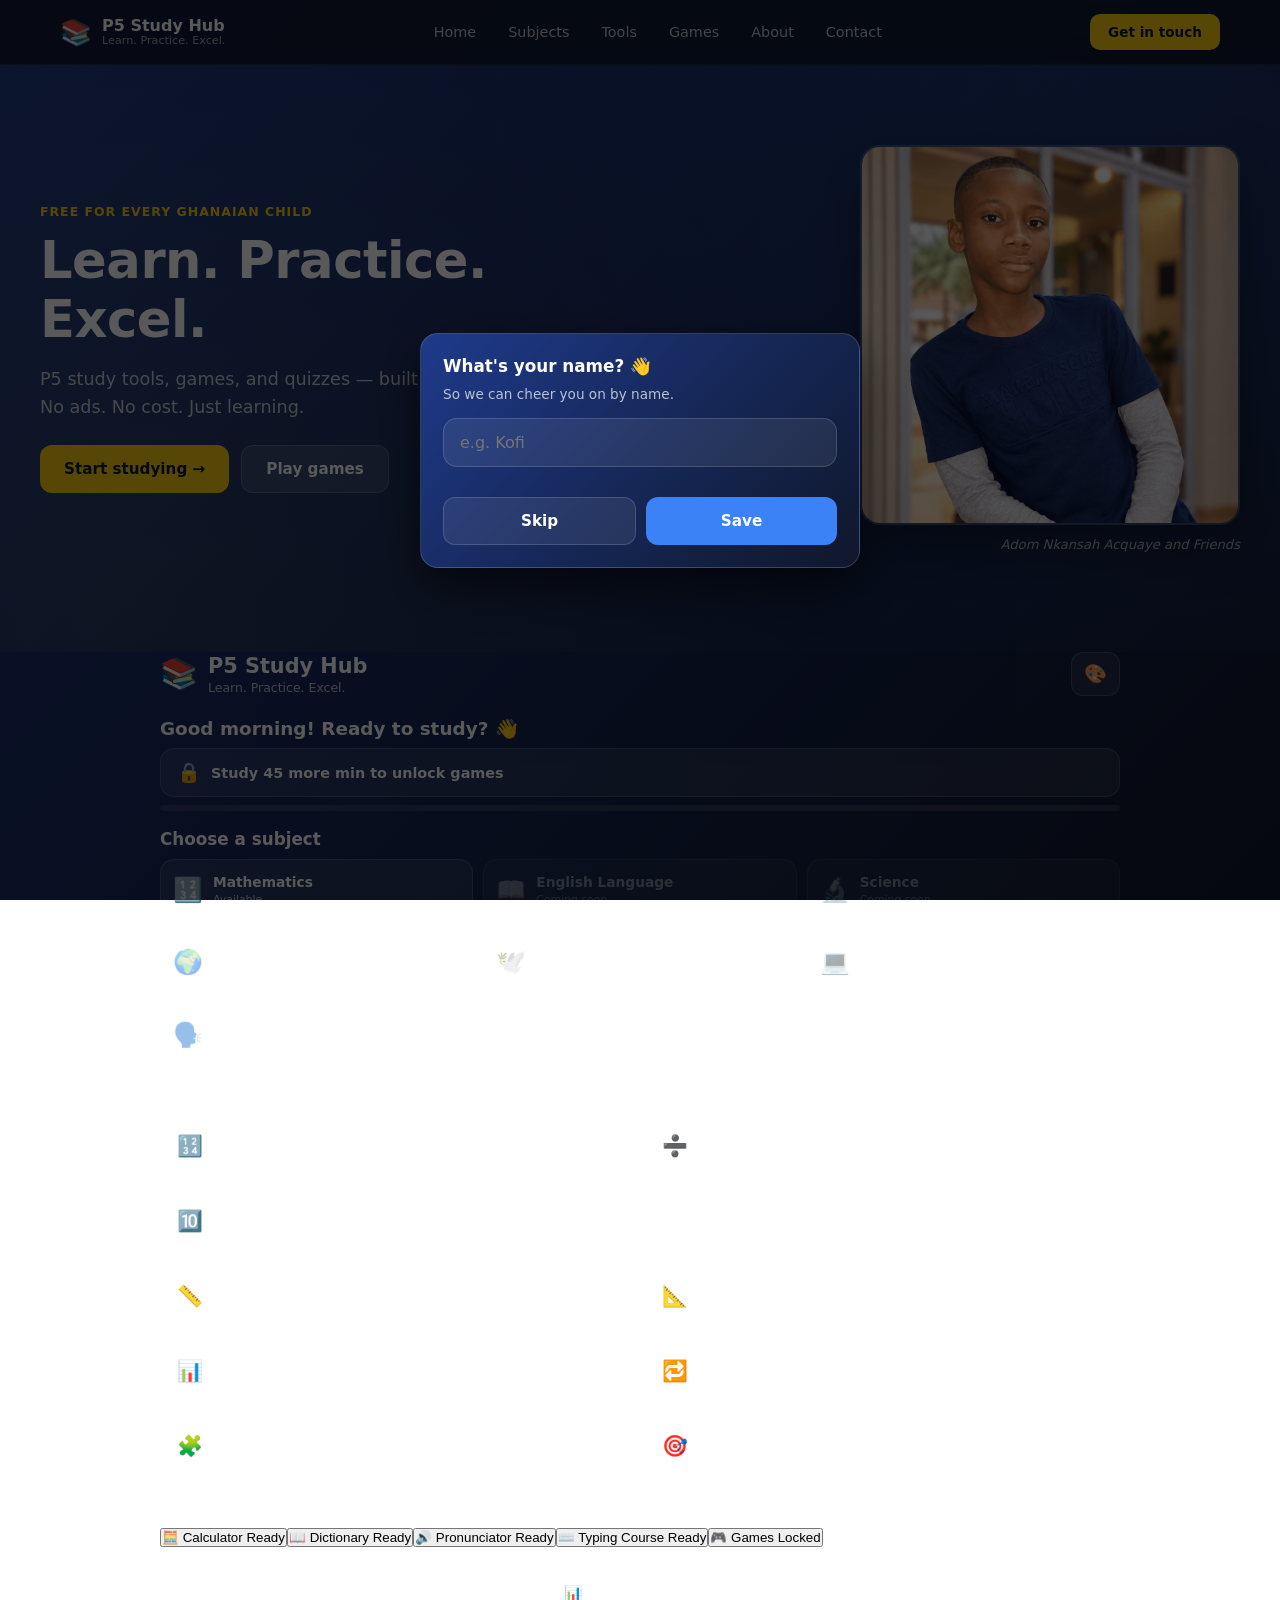
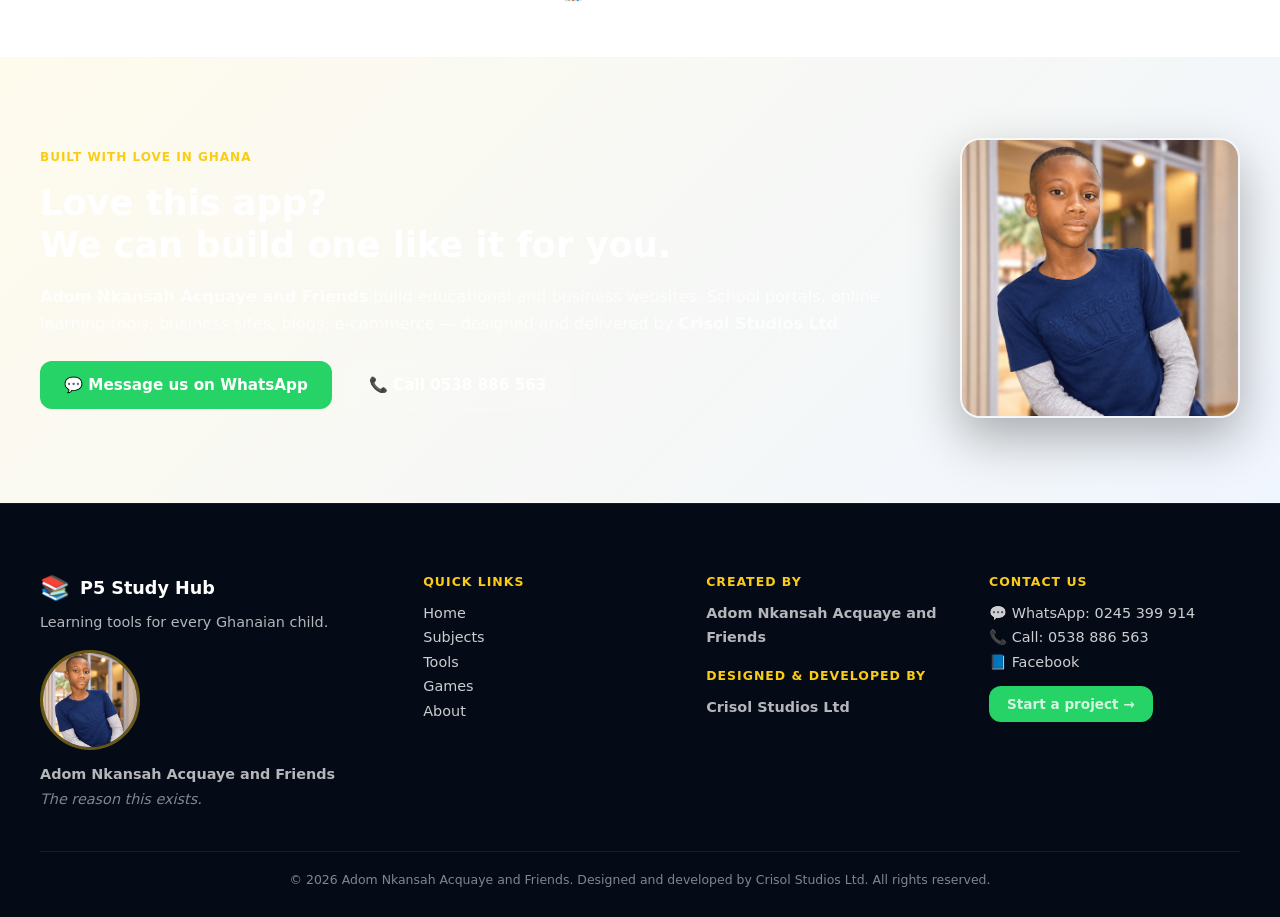
==== commit 5f8a90e0: "Fix navigation, anchors, timed quiz scroll, favicon, and Facebook link" ====
--- a/index.html
+++ b/index.html
@@ -2,489 +2,802 @@
 <html lang="en">
 <head>
   <meta charset="UTF-8" />
-  <meta name="viewport" content="width=device-width, initial-scale=1.0, maximum-scale=1.0" />
+  <meta name="viewport" content="width=device-width, initial-scale=1.0, maximum-scale=5.0" />
   <meta name="theme-color" content="#1e3a8a" />
-  <meta name="description" content="P5 Study Hub — free study app for Primary 5 students in Ghana." />
-  <title>P5 Study Hub</title>
+  <meta name="description" content="P5 Study Hub — free study app for Primary 5 students in Ghana. Built by Adom Nkansah Acquaye and Friends, designed by Crisol Studios Ltd." />
+  <title>P5 Study Hub — Learn. Practice. Excel.</title>
+  <link rel="icon" type="image/png" href="assets/immanuel.png" />
+  <link rel="apple-touch-icon" href="assets/immanuel.png" />
   <link rel="stylesheet" href="style.css" />
 </head>
 <body>
-  <div class="app">
-
-    <!-- ================= HEADER ================= -->
-    <header class="app-header">
-      <div class="brand">
-        <span class="brand-icon">📚</span>
-        <div>
-          <h1>P5 Study Hub</h1>
-          <p class="tagline">Learn. Practice. Excel.</p>
-        </div>
-      </div>
-      <button id="themeBtn" class="icon-btn" title="Change theme">🎨</button>
-    </header>
-
-    <!-- ================= HOME ================= -->
-    <section class="screen active" id="screen-home">
-      <p class="greeting" id="greeting">Welcome! 👋</p>
-
-      <div class="study-banner" id="studyBanner">
-        <span class="study-banner-icon" id="studyBannerIcon">🔒</span>
-        <span class="study-banner-text" id="studyBannerText">Loading…</span>
-      </div>
-      <div class="study-progress-bar">
-        <div class="study-progress-fill" id="studyProgressFill"></div>
-      </div>
-
-      <h2>Choose a subject</h2>
-      <div class="subject-grid" id="subjectGrid"></div>
-
-      <h2>Topics</h2>
-      <div class="topic-list" id="homeTopicList"></div>
-
-      <h2>Tools</h2>
-      <div class="tools-grid" id="toolsGrid"></div>
-
-      <button class="progress-link" id="progressLink">📊 View My Progress</button>
-    </section>
-
-    <!-- ================= TOPIC ================= -->
-    <section class="screen" id="screen-topic">
-      <button class="back-btn" data-back>← Back</button>
-      <h2 id="topicTitle">Topic</h2>
-      <p class="topic-meta" id="topicMeta"></p>
-
-      <div class="mode-grid">
-        <button class="mode-card" id="modeStudy">
-          <span class="mode-icon">🃏</span>
-          <span class="mode-name">Study</span>
-          <span class="mode-desc">Flip through the cards</span>
-        </button>
-        <button class="mode-card" id="modeQuiz">
-          <span class="mode-icon">🎯</span>
-          <span class="mode-name">Quiz</span>
-          <span class="mode-desc">Test yourself</span>
-        </button>
-      </div>
-    </section>
-
-    <!-- ================= STUDY ================= -->
-    <section class="screen" id="screen-study">
-      <button class="back-btn" data-back>← Back</button>
-      <p class="study-topic" id="studyTopicLabel"></p>
-
-      <div class="card-container">
-        <div class="card" id="card">
-          <div class="card-face card-front">
-            <span class="badge" id="frontBadge"></span>
-            <p id="question">Loading…</p>
-          </div>
-          <div class="card-face card-back">
-            <span class="badge" id="backBadge"></span>
-            <p id="answer">…</p>
-          </div>
-        </div>
-      </div>
-
-      <div class="controls">
-        <button id="prevBtn">◀ Prev</button>
-        <button id="flipBtn">Flip</button>
-        <button id="nextBtn">Next ▶</button>
-      </div>
-      <p class="progress" id="progress">Card 1 of 1</p>
-    </section>
-
-    <!-- ================= QUIZ ================= -->
-    <section class="screen" id="screen-quiz">
-      <button class="back-btn" data-back>← Back</button>
-
-      <div id="quizPlay">
-        <div class="quiz-topbar">
-          <p class="quiz-topic" id="quizTopicLabel"></p>
-          <button class="pace-btn" id="paceBtn" title="Change pace">🐢 My pace</button>
-        </div>
-        <p class="progress" id="quizProgress">Question 1 of 5</p>
-        <div class="quiz-question" id="quizQuestion">…</div>
-        <div class="quiz-options" id="quizOptions"></div>
-        <p class="quiz-feedback" id="quizFeedback"></p>
-        <div id="procedureBox" class="procedure-box hidden"></div>
-        <button class="next-question-btn hidden" id="nextQuestionBtn">Next Question →</button>
-      </div>
-
-      <div id="quizResult" class="hidden">
-        <h2 id="resultTitle">Well done!</h2>
-        <p class="score" id="finalScore">0 / 0</p>
-        <p id="scoreMessage"></p>
-        <div class="result-actions">
-          <button id="retryQuizBtn">Try Again</button>
-          <button id="backHomeBtn" class="secondary">Home</button>
-        </div>
-      </div>
-    </section>
-
-    <!-- ================= CALCULATOR ================= -->
-    <section class="screen" id="screen-calculator">
-      <button class="back-btn" data-back>← Back</button>
-      <h2>🧮 Calculator</h2>
-
-      <div class="calc-display" id="calcDisplay">0</div>
-
-      <div class="calc-grid">
-        <button class="calc-btn calc-fn" data-calc="clear">C</button>
-        <button class="calc-btn calc-fn" data-calc="back">⌫</button>
-        <button class="calc-btn calc-fn" data-calc="%">%</button>
-        <button class="calc-btn calc-op" data-calc="/">÷</button>
-
-        <button class="calc-btn" data-calc="7">7</button>
-        <button class="calc-btn" data-calc="8">8</button>
-        <button class="calc-btn" data-calc="9">9</button>
-        <button class="calc-btn calc-op" data-calc="*">×</button>
-
-        <button class="calc-btn" data-calc="4">4</button>
-        <button class="calc-btn" data-calc="5">5</button>
-        <button class="calc-btn" data-calc="6">6</button>
-        <button class="calc-btn calc-op" data-calc="-">−</button>
-
-        <button class="calc-btn" data-calc="1">1</button>
-        <button class="calc-btn" data-calc="2">2</button>
-        <button class="calc-btn" data-calc="3">3</button>
-        <button class="calc-btn calc-op" data-calc="+">+</button>
-
-        <button class="calc-btn calc-zero" data-calc="0">0</button>
-        <button class="calc-btn" data-calc=".">.</button>
-        <button class="calc-btn calc-equal" data-calc="equals">=</button>
-      </div>
-    </section>
-
-    <!-- ================= DICTIONARY ================= -->
-    <section class="screen" id="screen-dictionary">
-      <button class="back-btn" data-back>← Back</button>
-      <h2>📖 Dictionary</h2>
-      <p class="dict-hint">Type a word to see its meaning.</p>
-
-      <div class="dict-search">
-        <input
-          type="text"
-          id="dictInput"
-          placeholder="e.g. photosynthesis"
-          autocomplete="off"
-          autocapitalize="off"
-          spellcheck="false"
-        />
-        <button id="dictSearchBtn" class="dict-search-btn">Search</button>
-      </div>
-
-      <div class="dict-result hidden" id="dictResult"></div>
-      <p class="dict-error hidden" id="dictError"></p>
-    </section>
-
-    <!-- ================= TYPING COURSE ================= -->
-    <section class="screen" id="screen-typing">
-      <button class="back-btn" data-back>← Back</button>
-      <h2>⌨️ Typing Course</h2>
-
-      <div id="typingLevelPicker">
-        <p class="typing-hint">Pick a level. Practice a little every day.</p>
-        <div class="typing-levels" id="typingLevels"></div>
-      </div>
-
-      <div id="typingLesson" class="hidden">
-        <div class="typing-topbar">
-          <p class="typing-level-name" id="typingLevelName"></p>
-          <p class="typing-lesson-count" id="typingLessonCount"></p>
-        </div>
-
-        <div class="typing-target" id="typingTarget"></div>
-
-        <input
-          type="text"
-          id="typingInput"
-          class="typing-input"
-          placeholder="Start typing…"
-          autocomplete="off"
-          autocorrect="off"
-          autocapitalize="off"
-          spellcheck="false"
-        />
-
-        <div class="typing-stats">
-          <div class="typing-stat">
-            <span class="typing-stat-value" id="typingAccuracy">100%</span>
-            <span class="typing-stat-label">Accuracy</span>
-          </div>
-          <div class="typing-stat">
-            <span class="typing-stat-value" id="typingWpm">0</span>
-            <span class="typing-stat-label">Words/min</span>
-          </div>
-          <div class="typing-stat">
-            <span class="typing-stat-value" id="typingProgress">0/0</span>
-            <span class="typing-stat-label">Progress</span>
-          </div>
-        </div>
-
-        <div class="typing-actions">
-          <button id="typingRestartBtn" class="typing-btn-secondary">Restart</button>
-          <button id="typingNextBtn" class="typing-btn-primary">Next Lesson →</button>
-        </div>
-      </div>
-    </section>
-
-    <!-- ================= GAMES HUB ================= -->
-    <section class="screen" id="screen-games">
-      <button class="back-btn" data-back>← Back</button>
-      <h2>🎮 Games</h2>
-
-      <div id="gamesLocked" class="games-locked hidden">
-        <div class="games-locked-icon">🔒</div>
-        <h3 class="games-locked-title">Games locked</h3>
-        <p class="games-locked-msg" id="gamesLockedMsg">Study for 45 minutes to unlock games.</p>
+
+  <!-- ================= SITE HEADER / NAV ================= -->
+  <header class="site-header">
+    <div class="site-header-inner">
+      <a href="#" class="site-logo" id="logoLink">
+        <span class="site-logo-icon">📚</span>
+        <span class="site-logo-text">
+          <strong>P5 Study Hub</strong>
+          <small>Learn. Practice. Excel.</small>
+        </span>
+      </a>
+
+      <nav class="site-nav" id="siteNav">
+        <a href="#" data-nav="home">Home</a>
+        <a href="#" data-nav="subjects">Subjects</a>
+        <a href="#" data-nav="tools">Tools</a>
+        <a href="#" data-nav="games">Games</a>
+        <a href="#" data-nav="about">About</a>
+        <a href="#" data-nav="contact">Contact</a>
+      </nav>
+
+      <div class="site-header-actions">
+        <a href="#" data-nav="contact" class="site-header-cta">Get in touch</a>
+        <button class="site-menu-btn" id="menuBtn" aria-label="Menu">☰</button>
+      </div>
+    </div>
+  </header>
+
+  <!-- ================= SITE HERO ================= -->
+  <section class="site-hero" id="top">
+    <div class="site-hero-inner">
+      <div class="site-hero-text">
+        <p class="site-hero-eyebrow">Free for every Ghanaian child</p>
+        <h1 class="site-hero-title">
+          Learn. Practice.<br>Excel.
+        </h1>
+        <p class="site-hero-sub">
+          P5 study tools, games, and quizzes — built by parents, for our children.
+          Works offline. No ads. No cost. Just learning.
+        </p>
+        <div class="site-hero-buttons">
+          <button class="site-btn site-btn-primary" data-nav="subjects">Start studying →</button>
+          <button class="site-btn site-btn-secondary" data-nav="games">Play games</button>
+        </div>
+      </div>
+      <div class="site-hero-image">
+        <img src="assets/immanuel.png" alt="A young learner using P5 Study Hub" />
+        <p class="site-hero-caption">
+          Adom Nkansah Acquaye and Friends
+        </p>
+      </div>
+    </div>
+  </section>
+
+  <!-- ================= MAIN APP ================= -->
+  <main class="site-main" id="app-anchor">
+    <div class="app" id="app">
+
+      <!-- ---------- APP HEADER ---------- -->
+      <header class="app-header">
+        <div class="brand">
+          <span class="brand-icon">📚</span>
+          <div>
+            <h1>P5 Study Hub</h1>
+            <p class="tagline">Learn. Practice. Excel.</p>
+          </div>
+        </div>
+        <button id="themeBtn" class="icon-btn" title="Change theme">🎨</button>
+      </header>
+
+      <!-- ---------- HOME ---------- -->
+      <section class="screen active" id="screen-home">
+        <p class="greeting" id="greeting">Welcome! 👋</p>
+
+        <div class="study-banner" id="studyBanner">
+          <span class="study-banner-icon" id="studyBannerIcon">🔒</span>
+          <span class="study-banner-text" id="studyBannerText">Loading…</span>
+        </div>
         <div class="study-progress-bar">
-          <div class="study-progress-fill" id="gamesProgressFill"></div>
-        </div>
-        <p class="games-locked-time" id="gamesLockedTime">0 / 45 min</p>
-        <button class="typing-btn-primary" id="gamesGoStudyBtn">Go study →</button>
-      </div>
-
-      <div id="gamesUnlocked" class="games-unlocked hidden">
-        <div class="games-unlocked-icon">🎉</div>
-        <h3 class="games-unlocked-title">Games unlocked!</h3>
-        <p class="games-unlocked-msg" id="gamesUnlockedMsg">You have earned game time.</p>
-        <div class="games-grid" id="gamesGrid"></div>
-      </div>
-    </section>
-
-    <!-- ================= MATH SPRINT ================= -->
-    <section class="screen" id="screen-mathsprint">
-      <button class="back-btn" data-back>← Back</button>
-      <h2>⏱️ Math Sprint</h2>
-
-      <!-- Mode picker -->
-      <div id="msModePicker">
-        <p class="ms-hint">Choose how you want to play.</p>
-        <div class="ms-mode-grid">
-          <button class="ms-mode-card" id="msSoloBtn">
-            <span class="ms-mode-icon">👤</span>
-            <span class="ms-mode-name">Solo</span>
-            <span class="ms-mode-desc">Beat your own best score</span>
+          <div class="study-progress-fill" id="studyProgressFill"></div>
+        </div>
+
+        <div id="subjects" class="home-section">
+          <h2>Choose a subject</h2>
+          <div class="subject-grid" id="subjectGrid"></div>
+        </div>
+
+        <div id="topics" class="home-section">
+          <h2>Topics</h2>
+          <div class="topic-list" id="homeTopicList"></div>
+        </div>
+
+        <div id="tools" class="home-section">
+          <h2>Tools</h2>
+          <div class="tools-grid" id="toolsGrid"></div>
+        </div>
+
+        <button class="progress-link" id="progressLink">📊 View My Progress</button>
+      </section>
+
+      <!-- ---------- TOPIC ---------- -->
+      <section class="screen" id="screen-topic">
+        <button class="back-btn" data-back>← Back</button>
+        <h2 id="topicTitle">Topic</h2>
+        <p class="topic-meta" id="topicMeta"></p>
+
+        <div class="mode-grid">
+          <button class="mode-card" id="modeStudy">
+            <span class="mode-icon">🃏</span>
+            <span class="mode-name">Study</span>
+            <span class="mode-desc">Flip through the cards</span>
           </button>
-          <button class="ms-mode-card" id="msTwoBtn">
-            <span class="ms-mode-icon">👥</span>
-            <span class="ms-mode-name">2 Players</span>
-            <span class="ms-mode-desc">Pass and play with a friend</span>
+          <button class="mode-card" id="modeQuiz">
+            <span class="mode-icon">🎯</span>
+            <span class="mode-name">Quiz</span>
+            <span class="mode-desc">Test yourself</span>
           </button>
         </div>
-      </div>
-
-      <!-- Two-player name prompt -->
-      <div id="msTwoSetup" class="hidden">
-        <p class="ms-hint">Player 2, what's your name?</p>
-        <input type="text" id="msP2Input" class="ms-input" placeholder="e.g. Ama" maxlength="20" />
-        <div class="ms-actions">
-          <button class="typing-btn-secondary" id="msBackToModes">Cancel</button>
-          <button class="typing-btn-primary" id="msStartTwoBtn">Start</button>
-        </div>
-      </div>
-
-      <!-- Pass-device screen -->
-      <div id="msPassScreen" class="hidden ms-pass-screen">
-        <div class="ms-pass-icon">📱</div>
-        <h3 class="ms-pass-title">Pass to <span id="msPassName">Player</span></h3>
-        <p class="ms-pass-msg">Tap when ready to play your 30 seconds.</p>
-        <button class="typing-btn-primary" id="msReadyBtn">I'm ready →</button>
-      </div>
-
-      <!-- Active play -->
-      <div id="msPlay" class="hidden">
-        <div class="ms-play-topbar">
-          <span class="ms-current-player" id="msCurrentPlayer">Kofi</span>
-          <span class="ms-timer" id="msTimer">30</span>
-        </div>
-
-        <div class="ms-question" id="msQuestion">7 × 8</div>
-
-        <div class="ms-options" id="msOptions"></div>
-
-        <div class="ms-score-inline">
-          <span>Score: <strong id="msScore">0</strong></span>
-        </div>
-      </div>
-
-      <!-- Round result (solo = final; 2P = between turns) -->
-      <div id="msRoundResult" class="hidden ms-result">
-        <div class="ms-result-icon" id="msResultIcon">🎉</div>
-        <h3 class="ms-result-title" id="msResultTitle">Time's up!</h3>
-        <p class="ms-result-msg" id="msResultMsg">You scored 8 points.</p>
-        <div class="ms-result-actions">
-          <button class="typing-btn-secondary" id="msPlayAgainBtn">Play Again</button>
-          <button class="typing-btn-primary" id="msNextBtn">Continue</button>
-        </div>
-      </div>
-    </section>
-	    <!-- ================= MEMORY MATCH ================= -->
-    <section class="screen" id="screen-memorymatch">
-      <button class="back-btn" data-back>← Back</button>
-      <h2>🧠 Memory Match</h2>
-
-      <!-- Mode picker -->
-      <div id="mmModePicker">
-        <p class="ms-hint">Choose how you want to play.</p>
-        <div class="ms-mode-grid">
-          <button class="ms-mode-card" id="mmSoloBtn">
-            <span class="ms-mode-icon">👤</span>
-            <span class="ms-mode-name">Solo</span>
-            <span class="ms-mode-desc">Beat your own best time</span>
-          </button>
-          <button class="ms-mode-card" id="mmTwoBtn">
-            <span class="ms-mode-icon">👥</span>
-            <span class="ms-mode-name">2 Players</span>
-            <span class="ms-mode-desc">Take turns with a friend</span>
-          </button>
-        </div>
-      </div>
-
-      <!-- Two-player name prompt -->
-      <div id="mmTwoSetup" class="hidden">
-        <p class="ms-hint">Player 2, what's your name?</p>
-        <input type="text" id="mmP2Input" class="ms-input" placeholder="e.g. Ama" maxlength="20" />
-        <div class="ms-actions">
-          <button class="typing-btn-secondary" id="mmBackToModes">Cancel</button>
-          <button class="typing-btn-primary" id="mmStartTwoBtn">Start</button>
-        </div>
-      </div>
-
-      <!-- Pass-device screen -->
-      <div id="mmPassScreen" class="hidden ms-pass-screen">
-        <div class="ms-pass-icon">📱</div>
-        <h3 class="ms-pass-title">Pass to <span id="mmPassName">Player</span></h3>
-        <p class="ms-pass-msg">Tap when ready to take your turn.</p>
-        <button class="typing-btn-primary" id="mmReadyBtn">I'm ready →</button>
-      </div>
-
-      <!-- Active game -->
-      <div id="mmPlay" class="hidden">
-        <div class="mm-topbar">
-          <span class="mm-current-player" id="mmCurrentPlayer">Kofi</span>
-          <span class="mm-meta" id="mmMeta">Moves: 0 • 0s</span>
-        </div>
-
-        <div class="mm-board" id="mmBoard"></div>
-
-        <div class="mm-scores" id="mmScores"></div>
-
-        <div class="ms-actions" style="margin-top: 14px;">
-          <button class="typing-btn-secondary" id="mmQuitBtn">Quit</button>
-          <button class="typing-btn-primary" id="mmRestartBtn">Restart</button>
-        </div>
-      </div>
-
-      <!-- Result -->
-      <div id="mmResult" class="hidden ms-result">
-        <div class="ms-result-icon" id="mmResultIcon">🎉</div>
-        <h3 class="ms-result-title" id="mmResultTitle">Well done!</h3>
-        <p class="ms-result-msg" id="mmResultMsg">You finished in 12 moves.</p>
-        <div class="ms-result-actions">
-          <button class="typing-btn-secondary" id="mmPlayAgainBtn">Play Again</button>
-          <button class="typing-btn-primary" id="mmDoneBtn">Done</button>
-        </div>
-      </div>
-    </section>
-
-    <!-- ================= PROGRESS ================= -->
-    <section class="screen" id="screen-progress">
-      <button class="back-btn" data-back>← Back</button>
-      <h2>📊 My Progress</h2>
-
-      <div class="progress-name-row">
-        <span class="progress-name-label">Playing as:</span>
-        <span class="progress-name-value" id="progressName">Player</span>
-        <button class="progress-name-edit" id="changeNameBtn">Change</button>
-      </div>
-
-      <div class="stat-grid">
-        <div class="stat">
-          <span class="stat-value" id="statTotalQuestions">0</span>
-          <span class="stat-label">Questions Answered</span>
-        </div>
-        <div class="stat">
-          <span class="stat-value" id="statCorrect">0</span>
-          <span class="stat-label">Correct</span>
-        </div>
-        <div class="stat">
-          <span class="stat-value" id="statAccuracy">0%</span>
-          <span class="stat-label">Accuracy</span>
-        </div>
-        <div class="stat">
-          <span class="stat-value" id="statBest">0%</span>
-          <span class="stat-label">Best Quiz</span>
-        </div>
-      </div>
-
-      <h3>Typing Practice</h3>
-      <div class="stat-grid">
-        <div class="stat">
-          <span class="stat-value" id="statTypingLessons">0</span>
-          <span class="stat-label">Lessons Done</span>
-        </div>
-        <div class="stat">
-          <span class="stat-value" id="statTypingWpm">0</span>
-          <span class="stat-label">Best WPM</span>
-        </div>
-      </div>
-
-      <h3>Study Time</h3>
-      <div class="stat-grid">
-        <div class="stat">
-          <span class="stat-value" id="statStudyMinutes">0</span>
-          <span class="stat-label">Minutes Today</span>
-        </div>
-        <div class="stat">
-          <span class="stat-value" id="statGamesPlayed">0</span>
-          <span class="stat-label">Games Unlocks</span>
-        </div>
-      </div>
-
-      <h3>Recent Quizzes</h3>
-      <ul class="history" id="quizHistory"></ul>
-
-      <button id="clearProgressBtn" class="danger">Clear My Progress</button>
-    </section>
-
-    <!-- ================= NAME PROMPT MODAL ================= -->
-    <div class="modal hidden" id="nameModal">
-      <div class="modal-card">
-        <h2>What's your name? 👋</h2>
-        <p class="modal-sub">So we can cheer you on by name.</p>
-        <input
-          type="text"
-          id="nameInput"
-          class="ms-input"
-          placeholder="e.g. Kofi"
-          maxlength="20"
-          autocomplete="off"
-        />
-        <div class="name-modal-actions">
-          <button class="typing-btn-secondary" id="nameSkipBtn">Skip</button>
-          <button class="typing-btn-primary" id="nameSaveBtn">Save</button>
-        </div>
-      </div>
+      </section>
+
+      <!-- ---------- STUDY ---------- -->
+      <section class="screen" id="screen-study">
+        <button class="back-btn" data-back>← Back</button>
+        <p class="study-topic" id="studyTopicLabel"></p>
+
+        <div class="card-container">
+          <div class="card" id="card">
+            <div class="card-face card-front">
+              <span class="badge" id="frontBadge"></span>
+              <p id="question">Loading…</p>
+            </div>
+            <div class="card-face card-back">
+              <span class="badge" id="backBadge"></span>
+              <p id="answer">…</p>
+            </div>
+          </div>
+        </div>
+
+        <div class="controls">
+          <button id="prevBtn">◀ Prev</button>
+          <button id="flipBtn">Flip</button>
+          <button id="nextBtn">Next ▶</button>
+        </div>
+        <p class="progress" id="progress">Card 1 of 1</p>
+      </section>
+
+      <!-- ---------- QUIZ ---------- -->
+      <section class="screen" id="screen-quiz">
+        <button class="back-btn" data-back>← Back</button>
+
+        <div id="quizPlay">
+          <div class="quiz-topbar">
+            <p class="quiz-topic" id="quizTopicLabel"></p>
+            <button class="pace-btn" id="paceBtn" title="Change pace">🐢 My pace</button>
+          </div>
+          <p class="progress" id="quizProgress">Question 1 of 5</p>
+          <div class="quiz-question" id="quizQuestion">…</div>
+          <div class="quiz-options" id="quizOptions"></div>
+          <p class="quiz-feedback" id="quizFeedback"></p>
+          <div id="procedureBox" class="procedure-box hidden"></div>
+          <button class="next-question-btn hidden" id="nextQuestionBtn">Next Question →</button>
+        </div>
+
+        <div id="quizResult" class="hidden">
+          <h2 id="resultTitle">Well done!</h2>
+          <p class="score" id="finalScore">0 / 0</p>
+          <p id="scoreMessage"></p>
+          <div class="result-actions">
+            <button id="retryQuizBtn">Try Again</button>
+            <button id="backHomeBtn" class="secondary">Home</button>
+          </div>
+        </div>
+      </section>
+
+      <!-- ---------- CALCULATOR ---------- -->
+      <section class="screen" id="screen-calculator">
+        <button class="back-btn" data-back>← Back</button>
+        <h2>🧮 Calculator</h2>
+
+        <div class="calc-display" id="calcDisplay">0</div>
+
+        <div class="calc-grid">
+          <button class="calc-btn calc-fn" data-calc="clear">C</button>
+          <button class="calc-btn calc-fn" data-calc="back">⌫</button>
+          <button class="calc-btn calc-fn" data-calc="%">%</button>
+          <button class="calc-btn calc-op" data-calc="/">÷</button>
+
+          <button class="calc-btn" data-calc="7">7</button>
+          <button class="calc-btn" data-calc="8">8</button>
+          <button class="calc-btn" data-calc="9">9</button>
+          <button class="calc-btn calc-op" data-calc="*">×</button>
+
+          <button class="calc-btn" data-calc="4">4</button>
+          <button class="calc-btn" data-calc="5">5</button>
+          <button class="calc-btn" data-calc="6">6</button>
+          <button class="calc-btn calc-op" data-calc="-">−</button>
+
+          <button class="calc-btn" data-calc="1">1</button>
+          <button class="calc-btn" data-calc="2">2</button>
+          <button class="calc-btn" data-calc="3">3</button>
+          <button class="calc-btn calc-op" data-calc="+">+</button>
+
+          <button class="calc-btn calc-zero" data-calc="0">0</button>
+          <button class="calc-btn" data-calc=".">.</button>
+          <button class="calc-btn calc-equal" data-calc="equals">=</button>
+        </div>
+      </section>
+
+      <!-- ---------- DICTIONARY ---------- -->
+      <section class="screen" id="screen-dictionary">
+        <button class="back-btn" data-back>← Back</button>
+        <h2>📖 Dictionary</h2>
+        <p class="dict-hint">Type a word to see its meaning.</p>
+
+        <div class="dict-search">
+          <input type="text" id="dictInput" placeholder="e.g. photosynthesis" autocomplete="off" autocapitalize="off" spellcheck="false" />
+          <button id="dictSearchBtn" class="dict-search-btn">Search</button>
+        </div>
+
+        <div class="dict-result hidden" id="dictResult"></div>
+        <p class="dict-error hidden" id="dictError"></p>
+      </section>
+
+      <!-- ---------- TYPING ---------- -->
+      <section class="screen" id="screen-typing">
+        <button class="back-btn" data-back>← Back</button>
+        <h2>⌨️ Typing Course</h2>
+
+        <div id="typingLevelPicker">
+          <p class="typing-hint">Pick a level. Practice a little every day.</p>
+          <div class="typing-levels" id="typingLevels"></div>
+        </div>
+
+        <div id="typingLesson" class="hidden">
+          <div class="typing-topbar">
+            <p class="typing-level-name" id="typingLevelName"></p>
+            <p class="typing-lesson-count" id="typingLessonCount"></p>
+          </div>
+
+          <div class="typing-target" id="typingTarget"></div>
+
+          <input type="text" id="typingInput" class="typing-input" placeholder="Start typing…" autocomplete="off" autocorrect="off" autocapitalize="off" spellcheck="false" />
+
+          <div class="typing-stats">
+            <div class="typing-stat">
+              <span class="typing-stat-value" id="typingAccuracy">100%</span>
+              <span class="typing-stat-label">Accuracy</span>
+            </div>
+            <div class="typing-stat">
+              <span class="typing-stat-value" id="typingWpm">0</span>
+              <span class="typing-stat-label">Words/min</span>
+            </div>
+            <div class="typing-stat">
+              <span class="typing-stat-value" id="typingProgress">0/0</span>
+              <span class="typing-stat-label">Progress</span>
+            </div>
+          </div>
+
+          <div class="typing-actions">
+            <button id="typingRestartBtn" class="typing-btn-secondary">Restart</button>
+            <button id="typingNextBtn" class="typing-btn-primary">Next Lesson →</button>
+          </div>
+        </div>
+      </section>
+
+      <!-- ---------- GAMES ---------- -->
+      <section class="screen" id="screen-games">
+        <button class="back-btn" data-back>← Back</button>
+        <h2>🎮 Games</h2>
+
+        <div id="gamesLocked" class="games-locked hidden">
+          <div class="games-locked-icon">🔒</div>
+          <h3 class="games-locked-title">Games locked</h3>
+          <p class="games-locked-msg" id="gamesLockedMsg">Study for 45 minutes to unlock games.</p>
+          <div class="study-progress-bar">
+            <div class="study-progress-fill" id="gamesProgressFill"></div>
+          </div>
+          <p class="games-locked-time" id="gamesLockedTime">0 / 45 min</p>
+          <button class="typing-btn-primary" id="gamesGoStudyBtn">Go study →</button>
+        </div>
+
+        <div id="gamesUnlocked" class="games-unlocked hidden">
+          <div class="games-unlocked-icon">🎉</div>
+          <h3 class="games-unlocked-title">Games unlocked!</h3>
+          <p class="games-unlocked-msg" id="gamesUnlockedMsg">You have earned game time.</p>
+          <div class="games-grid" id="gamesGrid"></div>
+        </div>
+      </section>
+
+      <!-- ---------- MATH SPRINT ---------- -->
+      <section class="screen" id="screen-mathsprint">
+        <button class="back-btn" data-back>← Back</button>
+        <h2>⏱️ Math Sprint</h2>
+
+        <div id="msModePicker">
+          <p class="ms-hint">Choose how you want to play.</p>
+          <div class="ms-mode-grid">
+            <button class="ms-mode-card" id="msSoloBtn">
+              <span class="ms-mode-icon">👤</span>
+              <span class="ms-mode-name">Solo</span>
+              <span class="ms-mode-desc">Beat your own best score</span>
+            </button>
+            <button class="ms-mode-card" id="msTwoBtn">
+              <span class="ms-mode-icon">👥</span>
+              <span class="ms-mode-name">2 Players</span>
+              <span class="ms-mode-desc">Pass and play with a friend</span>
+            </button>
+          </div>
+        </div>
+
+        <div id="msTwoSetup" class="hidden">
+          <p class="ms-hint">Player 2, what's your name?</p>
+          <input type="text" id="msP2Input" class="ms-input" placeholder="e.g. Ama" maxlength="20" />
+          <div class="ms-actions">
+            <button class="typing-btn-secondary" id="msBackToModes">Cancel</button>
+            <button class="typing-btn-primary" id="msStartTwoBtn">Start</button>
+          </div>
+        </div>
+
+        <div id="msPassScreen" class="hidden ms-pass-screen">
+          <div class="ms-pass-icon">📱</div>
+          <h3 class="ms-pass-title">Pass to <span id="msPassName">Player</span></h3>
+          <p class="ms-pass-msg">Tap when ready to play your 30 seconds.</p>
+          <button class="typing-btn-primary" id="msReadyBtn">I'm ready →</button>
+        </div>
+
+        <div id="msPlay" class="hidden">
+          <div class="ms-play-topbar">
+            <span class="ms-current-player" id="msCurrentPlayer">Kofi</span>
+            <span class="ms-timer" id="msTimer">30</span>
+          </div>
+
+          <div class="ms-question" id="msQuestion">7 × 8</div>
+
+          <div class="ms-options" id="msOptions"></div>
+
+          <div class="ms-score-inline">
+            <span>Score: <strong id="msScore">0</strong></span>
+          </div>
+        </div>
+
+        <div id="msRoundResult" class="hidden ms-result">
+          <div class="ms-result-icon" id="msResultIcon">🎉</div>
+          <h3 class="ms-result-title" id="msResultTitle">Time's up!</h3>
+          <p class="ms-result-msg" id="msResultMsg">You scored 8 points.</p>
+          <div class="ms-result-actions">
+            <button class="typing-btn-secondary" id="msPlayAgainBtn">Play Again</button>
+            <button class="typing-btn-primary" id="msNextBtn">Continue</button>
+          </div>
+        </div>
+      </section>
+
+      <!-- ---------- MEMORY MATCH ---------- -->
+      <section class="screen" id="screen-memorymatch">
+        <button class="back-btn" data-back>← Back</button>
+        <h2>🧠 Memory Match</h2>
+
+        <div id="mmModePicker">
+          <p class="ms-hint">Choose how you want to play.</p>
+          <div class="ms-mode-grid">
+            <button class="ms-mode-card" id="mmSoloBtn">
+              <span class="ms-mode-icon">👤</span>
+              <span class="ms-mode-name">Solo</span>
+              <span class="ms-mode-desc">Beat your own best time</span>
+            </button>
+            <button class="ms-mode-card" id="mmTwoBtn">
+              <span class="ms-mode-icon">👥</span>
+              <span class="ms-mode-name">2 Players</span>
+              <span class="ms-mode-desc">Take turns with a friend</span>
+            </button>
+          </div>
+        </div>
+
+        <div id="mmTwoSetup" class="hidden">
+          <p class="ms-hint">Player 2, what's your name?</p>
+          <input type="text" id="mmP2Input" class="ms-input" placeholder="e.g. Ama" maxlength="20" />
+          <div class="ms-actions">
+            <button class="typing-btn-secondary" id="mmBackToModes">Cancel</button>
+            <button class="typing-btn-primary" id="mmStartTwoBtn">Start</button>
+          </div>
+        </div>
+
+        <div id="mmPassScreen" class="hidden ms-pass-screen">
+          <div class="ms-pass-icon">📱</div>
+          <h3 class="ms-pass-title">Pass to <span id="mmPassName">Player</span></h3>
+          <p class="ms-pass-msg">Tap when ready to take your turn.</p>
+          <button class="typing-btn-primary" id="mmReadyBtn">I'm ready →</button>
+        </div>
+
+        <div id="mmPlay" class="hidden">
+          <div class="mm-topbar">
+            <span class="mm-current-player" id="mmCurrentPlayer">Kofi</span>
+            <span class="mm-meta" id="mmMeta">Moves: 0 • 0s</span>
+          </div>
+
+          <div class="mm-board" id="mmBoard"></div>
+
+          <div class="mm-scores" id="mmScores"></div>
+
+          <div class="ms-actions" style="margin-top: 14px;">
+            <button class="typing-btn-secondary" id="mmQuitBtn">Quit</button>
+            <button class="typing-btn-primary" id="mmRestartBtn">Restart</button>
+          </div>
+        </div>
+
+        <div id="mmResult" class="hidden ms-result">
+          <div class="ms-result-icon" id="mmResultIcon">🎉</div>
+          <h3 class="ms-result-title" id="mmResultTitle">Well done!</h3>
+          <p class="ms-result-msg" id="mmResultMsg">You finished in 12 moves.</p>
+          <div class="ms-result-actions">
+            <button class="typing-btn-secondary" id="mmPlayAgainBtn">Play Again</button>
+            <button class="typing-btn-primary" id="mmDoneBtn">Done</button>
+          </div>
+        </div>
+      </section>
+
+      <!-- ---------- SPELLING BEE ---------- -->
+      <section class="screen" id="screen-spellingbee">
+        <button class="back-btn" data-back>← Back</button>
+        <h2>🐝 Spelling Bee</h2>
+
+        <div id="sbSetup">
+          <p class="ms-hint">Listen to the word, then spell it.</p>
+
+          <h3 style="margin-top: 16px;">Level</h3>
+          <div class="sb-level-grid" id="sbLevelGrid">
+            <button class="sb-level-card" data-level="easy">
+              <span class="sb-level-icon">🟢</span>
+              <span class="sb-level-name">Easy</span>
+              <span class="sb-level-desc">Short words</span>
+            </button>
+            <button class="sb-level-card" data-level="medium">
+              <span class="sb-level-icon">🟡</span>
+              <span class="sb-level-name">Medium</span>
+              <span class="sb-level-desc">Common words</span>
+            </button>
+            <button class="sb-level-card" data-level="hard">
+              <span class="sb-level-icon">🔴</span>
+              <span class="sb-level-name">Hard</span>
+              <span class="sb-level-desc">Long words</span>
+            </button>
+          </div>
+
+          <h3 style="margin-top: 20px;">Mode</h3>
+          <div class="ms-mode-grid">
+            <button class="ms-mode-card" id="sbSoloBtn">
+              <span class="ms-mode-icon">👤</span>
+              <span class="ms-mode-name">Solo</span>
+              <span class="ms-mode-desc">10 words</span>
+            </button>
+            <button class="ms-mode-card" id="sbTwoBtn">
+              <span class="ms-mode-icon">👥</span>
+              <span class="ms-mode-name">2 Players</span>
+              <span class="ms-mode-desc">Take turns</span>
+            </button>
+          </div>
+        </div>
+
+        <div id="sbTwoSetup" class="hidden">
+          <p class="ms-hint">Player 2, what's your name?</p>
+          <input type="text" id="sbP2Input" class="ms-input" placeholder="e.g. Ama" maxlength="20" />
+          <div class="ms-actions">
+            <button class="typing-btn-secondary" id="sbBackToSetup">Cancel</button>
+            <button class="typing-btn-primary" id="sbStartTwoBtn">Start</button>
+          </div>
+        </div>
+
+        <div id="sbPassScreen" class="hidden ms-pass-screen">
+          <div class="ms-pass-icon">📱</div>
+          <h3 class="ms-pass-title">Pass to <span id="sbPassName">Player</span></h3>
+          <p class="ms-pass-msg">Tap when ready. Listen and spell.</p>
+          <button class="typing-btn-primary" id="sbReadyBtn">I'm ready →</button>
+        </div>
+
+        <div id="sbPlay" class="hidden">
+          <div class="sb-topbar">
+            <span class="sb-current-player" id="sbCurrentPlayer">Kofi</span>
+            <span class="sb-progress-label" id="sbProgressLabel">Word 1 of 10</span>
+          </div>
+
+          <div class="sb-speaker-card">
+            <button class="sb-play-btn" id="sbPlayBtn" title="Hear the word">🔊</button>
+            <p class="sb-speaker-hint">Tap to hear the word</p>
+          </div>
+
+          <input type="text" id="sbInput" class="sb-input" placeholder="Type the word" autocomplete="off" autocorrect="off" autocapitalize="off" spellcheck="false" />
+
+          <p class="sb-feedback" id="sbFeedback"></p>
+
+          <div class="ms-actions" style="margin-top: 14px;">
+            <button class="typing-btn-secondary" id="sbSkipBtn">Skip</button>
+            <button class="typing-btn-primary" id="sbSubmitBtn">Submit</button>
+          </div>
+        </div>
+
+        <div id="sbResult" class="hidden ms-result">
+          <div class="ms-result-icon" id="sbResultIcon">🎉</div>
+          <h3 class="ms-result-title" id="sbResultTitle">Round complete!</h3>
+          <p class="ms-result-msg" id="sbResultMsg">You got 7 of 10 correct.</p>
+          <div class="ms-result-actions">
+            <button class="typing-btn-secondary" id="sbPlayAgainBtn">Play Again</button>
+            <button class="typing-btn-primary" id="sbDoneBtn">Done</button>
+          </div>
+        </div>
+      </section>
+
+      <!-- ---------- TIMES TABLES ---------- -->
+      <section class="screen" id="screen-timestables">
+        <button class="back-btn" data-back>← Back</button>
+        <h2>🔢 Times Tables</h2>
+
+        <div id="ttLevelPicker">
+          <p class="ms-hint">Pick a level to practice.</p>
+          <div class="ms-mode-grid" style="grid-template-columns: 1fr 1fr 1fr;">
+            <button class="ms-mode-card tt-level-card" data-level="easy">
+              <span class="ms-mode-icon">🟢</span>
+              <span class="ms-mode-name">Easy</span>
+              <span class="ms-mode-desc">×2 – ×5 · No timer</span>
+            </button>
+            <button class="ms-mode-card tt-level-card" data-level="medium">
+              <span class="ms-mode-icon">🟡</span>
+              <span class="ms-mode-name">Medium</span>
+              <span class="ms-mode-desc">×6 – ×9 · 60s</span>
+            </button>
+            <button class="ms-mode-card tt-level-card" data-level="hard">
+              <span class="ms-mode-icon">🔴</span>
+              <span class="ms-mode-name">Hard</span>
+              <span class="ms-mode-desc">×10 – ×12 · 45s</span>
+            </button>
+          </div>
+        </div>
+
+        <div id="ttModePicker" class="hidden">
+          <h3 id="ttLevelLabel">Easy</h3>
+          <p class="ms-hint">Choose how you want to play.</p>
+          <div class="ms-mode-grid">
+            <button class="ms-mode-card" id="ttSoloBtn">
+              <span class="ms-mode-icon">👤</span>
+              <span class="ms-mode-name">Solo</span>
+              <span class="ms-mode-desc">Beat your best</span>
+            </button>
+            <button class="ms-mode-card" id="ttTwoBtn">
+              <span class="ms-mode-icon">👥</span>
+              <span class="ms-mode-name">2 Players</span>
+              <span class="ms-mode-desc">Pass and play</span>
+            </button>
+          </div>
+          <div class="ms-actions" style="margin-top: 16px;">
+            <button class="typing-btn-secondary" id="ttBackToLevels">← Change level</button>
+          </div>
+        </div>
+
+        <div id="ttTwoSetup" class="hidden">
+          <p class="ms-hint">Player 2, what's your name?</p>
+          <input type="text" id="ttP2Input" class="ms-input" placeholder="e.g. Ama" maxlength="20" />
+          <div class="ms-actions">
+            <button class="typing-btn-secondary" id="ttCancelTwo">Cancel</button>
+            <button class="typing-btn-primary" id="ttStartTwoBtn">Start</button>
+          </div>
+        </div>
+
+        <div id="ttPassScreen" class="hidden ms-pass-screen">
+          <div class="ms-pass-icon">📱</div>
+          <h3 class="ms-pass-title">Pass to <span id="ttPassName">Player</span></h3>
+          <p class="ms-pass-msg">Tap when ready to play.</p>
+          <button class="typing-btn-primary" id="ttReadyBtn">I'm ready →</button>
+        </div>
+
+        <div id="ttPlay" class="hidden">
+          <div class="ms-play-topbar">
+            <span class="ms-current-player" id="ttCurrentPlayer">Kofi</span>
+            <span class="ms-timer" id="ttTimer"></span>
+          </div>
+
+          <p class="progress" id="ttProgressLabel">Question 1 of 12</p>
+
+          <div class="ms-question" id="ttQuestion">2 × 3</div>
+
+          <div class="ms-options" id="ttOptions"></div>
+
+          <div class="ms-score-inline">
+            <span>Score: <strong id="ttScore">0</strong></span>
+          </div>
+        </div>
+
+        <div id="ttResult" class="hidden ms-result">
+          <div class="ms-result-icon" id="ttResultIcon">🎉</div>
+          <h3 class="ms-result-title" id="ttResultTitle">Well done!</h3>
+          <p class="ms-result-msg" id="ttResultMsg">You scored 10 out of 12.</p>
+          <div class="ms-result-actions">
+            <button class="typing-btn-secondary" id="ttPlayAgainBtn">Play Again</button>
+            <button class="typing-btn-primary" id="ttDoneBtn">Done</button>
+          </div>
+        </div>
+      </section>
+
+      <!-- ---------- PROGRESS ---------- -->
+      <section class="screen" id="screen-progress">
+        <button class="back-btn" data-back>← Back</button>
+        <h2>📊 My Progress</h2>
+
+        <div class="progress-name-row">
+          <span class="progress-name-label">Playing as:</span>
+          <span class="progress-name-value" id="progressName">Player</span>
+          <button class="progress-name-edit" id="changeNameBtn">Change</button>
+        </div>
+
+        <div class="stat-grid">
+          <div class="stat">
+            <span class="stat-value" id="statTotalQuestions">0</span>
+            <span class="stat-label">Questions Answered</span>
+          </div>
+          <div class="stat">
+            <span class="stat-value" id="statCorrect">0</span>
+            <span class="stat-label">Correct</span>
+          </div>
+          <div class="stat">
+            <span class="stat-value" id="statAccuracy">0%</span>
+            <span class="stat-label">Accuracy</span>
+          </div>
+          <div class="stat">
+            <span class="stat-value" id="statBest">0%</span>
+            <span class="stat-label">Best Quiz</span>
+          </div>
+        </div>
+
+        <h3>Typing Practice</h3>
+        <div class="stat-grid">
+          <div class="stat">
+            <span class="stat-value" id="statTypingLessons">0</span>
+            <span class="stat-label">Lessons Done</span>
+          </div>
+          <div class="stat">
+            <span class="stat-value" id="statTypingWpm">0</span>
+            <span class="stat-label">Best WPM</span>
+          </div>
+        </div>
+
+        <h3>Study Time</h3>
+        <div class="stat-grid">
+          <div class="stat">
+            <span class="stat-value" id="statStudyMinutes">0</span>
+            <span class="stat-label">Minutes Today</span>
+          </div>
+          <div class="stat">
+            <span class="stat-value" id="statGamesPlayed">0</span>
+            <span class="stat-label">Games Unlocks</span>
+          </div>
+        </div>
+
+        <h3>Recent Quizzes</h3>
+        <ul class="history" id="quizHistory"></ul>
+
+        <button id="clearProgressBtn" class="danger">Clear My Progress</button>
+      </section>
+
+      <!-- ---------- NAME MODAL ---------- -->
+      <div class="modal hidden" id="nameModal">
+        <div class="modal-card">
+          <h2>What's your name? 👋</h2>
+          <p class="modal-sub">So we can cheer you on by name.</p>
+          <input type="text" id="nameInput" class="ms-input" placeholder="e.g. Kofi" maxlength="20" autocomplete="off" />
+          <div class="name-modal-actions">
+            <button class="typing-btn-secondary" id="nameSkipBtn">Skip</button>
+            <button class="typing-btn-primary" id="nameSaveBtn">Save</button>
+          </div>
+        </div>
+      </div>
+
+      <!-- ---------- THEME MODAL ---------- -->
+      <div class="modal hidden" id="themeModal">
+        <div class="modal-card">
+          <h2>Pick a theme</h2>
+          <p class="modal-sub">Choose a look that makes you happy.</p>
+          <div class="theme-grid" id="themeGrid"></div>
+          <button class="modal-close" id="themeClose">Done</button>
+        </div>
+      </div>
+
+      <!-- ---------- LOADING ---------- -->
+      <div class="loading hidden" id="loading">
+        <div class="spinner"></div>
+        <p>Loading…</p>
+      </div>
+
     </div>
-
-    <!-- ================= THEME PICKER MODAL ================= -->
-    <div class="modal hidden" id="themeModal">
-      <div class="modal-card">
-        <h2>Pick a theme</h2>
-        <p class="modal-sub">Choose a look that makes you happy.</p>
-        <div class="theme-grid" id="themeGrid"></div>
-        <button class="modal-close" id="themeClose">Done</button>
+  </main>
+
+  <!-- ================= PROMO SECTION ================= -->
+  <section class="site-promo" id="about">
+    <div class="site-promo-inner">
+      <div class="site-promo-text">
+        <p class="site-promo-eyebrow">Built with love in Ghana</p>
+        <h2>Love this app?<br>We can build one like it for you.</h2>
+        <p class="site-promo-body">
+          <strong>Adom Nkansah Acquaye and Friends</strong> build educational
+          and business websites. School portals, online learning tools,
+          business sites, blogs, e-commerce — designed and delivered by
+          <strong>Crisol Studios Ltd</strong>.
+        </p>
+        <div class="site-promo-buttons">
+          <a
+            href="https://wa.me/233245399914?text=Hi%2C%20I%20saw%20P5%20Study%20Hub%20and%20I%27d%20like%20to%20build%20a%20website%20too."
+            target="_blank"
+            rel="noopener"
+            class="site-btn site-btn-whatsapp"
+          >
+            💬 Message us on WhatsApp
+          </a>
+          <a href="tel:+233538886563" class="site-btn site-btn-secondary">
+            📞 Call 0538 886 563
+          </a>
+        </div>
+      </div>
+      <div class="site-promo-image">
+        <img src="assets/immanuel.png" alt="Adom Nkansah Acquaye and Friends" />
       </div>
     </div>
-
-    <!-- ================= LOADING ================= -->
-    <div class="loading hidden" id="loading">
-      <div class="spinner"></div>
-      <p>Loading…</p>
+  </section>
+
+  <!-- ================= FOOTER ================= -->
+  <footer class="site-footer" id="contact">
+    <div class="site-footer-inner">
+
+      <div class="site-footer-col site-footer-brand">
+        <div class="site-footer-logo">
+          <span>📚</span>
+          <strong>P5 Study Hub</strong>
+        </div>
+        <p class="site-footer-tag">Learning tools for every Ghanaian child.</p>
+        <div class="site-footer-photo">
+          <img src="assets/immanuel.png" alt="Adom Nkansah Acquaye and Friends" />
+        </div>
+        <p class="site-footer-credit-line">
+          <strong>Adom Nkansah Acquaye and Friends</strong><br>
+          <span class="muted">The reason this exists.</span>
+        </p>
+      </div>
+
+      <div class="site-footer-col">
+        <h4>Quick Links</h4>
+        <ul>
+          <li><a href="#" data-nav="home">Home</a></li>
+          <li><a href="#" data-nav="subjects">Subjects</a></li>
+          <li><a href="#" data-nav="tools">Tools</a></li>
+          <li><a href="#" data-nav="games">Games</a></li>
+          <li><a href="#" data-nav="about">About</a></li>
+        </ul>
+      </div>
+
+      <div class="site-footer-col">
+        <h4>Created By</h4>
+        <p><strong>Adom Nkansah Acquaye and Friends</strong></p>
+        <h4 style="margin-top: 18px;">Designed & Developed By</h4>
+        <p><strong>Crisol Studios Ltd</strong></p>
+      </div>
+
+      <div class="site-footer-col">
+        <h4>Contact Us</h4>
+        <p>
+          <a href="https://wa.me/233245399914" target="_blank" rel="noopener">💬 WhatsApp: 0245 399 914</a>
+        </p>
+        <p>
+          <a href="tel:+233538886563">📞 Call: 0538 886 563</a>
+        </p>
+        <p>
+          <a href="https://web.facebook.com/profile.php?id=61572926297789" target="_blank" rel="noopener">📘 Facebook</a>
+        </p>
+        <a
+          href="https://wa.me/233245399914?text=Hi%2C%20I%20saw%20P5%20Study%20Hub%20and%20I%27d%20like%20to%20build%20a%20website%20too."
+          target="_blank"
+          rel="noopener"
+          class="site-btn site-btn-whatsapp site-footer-cta"
+        >
+          Start a project →
+        </a>
+      </div>
+
     </div>
 
-  </div>
+    <div class="site-footer-bottom">
+      <p>
+        © 2026 Adom Nkansah Acquaye and Friends.
+        Designed and developed by Crisol Studios Ltd. All rights reserved.
+      </p>
+    </div>
+  </footer>
 
   <script src="script.js"></script>
 </body>
--- a/style.css
+++ b/style.css
@@ -1,6 +1,6 @@
 /* ===================================================
    P5 STUDY HUB — STYLES
-   Mobile-first. Theme-driven. Calm and friendly.
+   Hybrid responsive: phone · tablet · desktop
    =================================================== */
 
 /* ---------- RESET ---------- */
@@ -11,7 +11,9 @@
   -webkit-tap-highlight-color: transparent;
 }
 
-/* ---------- THEME VARIABLES (default: Classic) ---------- */
+html { scroll-behavior: smooth; }
+
+/* ---------- THEME VARIABLES ---------- */
 :root {
   --bg-1: #1e3a8a;
   --bg-2: #0f172a;
@@ -32,90 +34,19 @@
   --warning: #f87171;
   --radius: 14px;
   --radius-lg: 18px;
-}
-
-/* ---------- THEMES ---------- */
-body.theme-rainbow {
-  --bg-1: #f97316;
-  --bg-2: #7c3aed;
-  --accent: #ec4899;
-  --accent-2: #db2777;
-  --card-back: #8b5cf6;
-}
-body.theme-space {
-  --bg-1: #0f172a;
-  --bg-2: #000000;
-  --accent: #6366f1;
-  --accent-2: #4f46e5;
-  --card-back: #a855f7;
-}
-body.theme-ocean {
-  --bg-1: #0e7490;
-  --bg-2: #082f49;
-  --accent: #06b6d4;
-  --accent-2: #0891b2;
-  --card-back: #14b8a6;
-}
-body.theme-forest {
-  --bg-1: #15803d;
-  --bg-2: #052e16;
-  --accent: #22c55e;
-  --accent-2: #16a34a;
-  --card-back: #84cc16;
-  --card-back-text: #0f172a;
-}
-body.theme-ghana {
-  --bg-1: #166534;
-  --bg-2: #7f1d1d;
-  --accent: #eab308;
-  --accent-2: #ca8a04;
-  --card-back: #dc2626;
-}
-body.theme-sunrise {
-  --bg-1: #fb923c;
-  --bg-2: #7c2d12;
-  --accent: #f97316;
-  --accent-2: #ea580c;
-  --card-back: #facc15;
-  --card-back-text: #0f172a;
-}
-body.theme-sports {
-  --bg-1: #1e40af;
-  --bg-2: #0c4a6e;
-  --accent: #ea580c;
-  --accent-2: #c2410c;
-  --card-back: #facc15;
-  --card-back-text: #0f172a;
-}
-body.theme-safari {
-  --bg-1: #b45309;
-  --bg-2: #451a03;
-  --accent: #d97706;
-  --accent-2: #b45309;
-  --card-back: #65a30d;
-  --card-back-text: #0f172a;
-}
-body.theme-purple {
-  --bg-1: #7c3aed;
-  --bg-2: #2e1065;
-  --accent: #a855f7;
-  --accent-2: #9333ea;
-  --card-back: #ec4899;
-}
-body.theme-paper {
-  --bg-1: #f5f5f4;
-  --bg-2: #e7e5e4;
-  --accent: #0f766e;
-  --accent-2: #115e59;
-  --card-front: #ffffff;
-  --card-front-text: #0f172a;
-  --card-back: #0f766e;
-  --text: #0f172a;
-  --text-muted: rgba(15, 23, 42, 0.6);
-  --panel: rgba(0, 0, 0, 0.05);
-  --panel-strong: rgba(0, 0, 0, 0.08);
-  --border: rgba(0, 0, 0, 0.1);
-}
+  --app-max: 520px;
+}
+
+body.theme-rainbow { --bg-1: #f97316; --bg-2: #7c3aed; --accent: #ec4899; --accent-2: #db2777; --card-back: #8b5cf6; }
+body.theme-space   { --bg-1: #0f172a; --bg-2: #000000; --accent: #6366f1; --accent-2: #4f46e5; --card-back: #a855f7; }
+body.theme-ocean   { --bg-1: #0e7490; --bg-2: #082f49; --accent: #06b6d4; --accent-2: #0891b2; --card-back: #14b8a6; }
+body.theme-forest  { --bg-1: #15803d; --bg-2: #052e16; --accent: #22c55e; --accent-2: #16a34a; --card-back: #84cc16; --card-back-text: #0f172a; }
+body.theme-ghana   { --bg-1: #166534; --bg-2: #7f1d1d; --accent: #eab308; --accent-2: #ca8a04; --card-back: #dc2626; }
+body.theme-sunrise { --bg-1: #fb923c; --bg-2: #7c2d12; --accent: #f97316; --accent-2: #ea580c; --card-back: #facc15; --card-back-text: #0f172a; }
+body.theme-sports  { --bg-1: #1e40af; --bg-2: #0c4a6e; --accent: #ea580c; --accent-2: #c2410c; --card-back: #facc15; --card-back-text: #0f172a; }
+body.theme-safari  { --bg-1: #b45309; --bg-2: #451a03; --accent: #d97706; --accent-2: #b45309; --card-back: #65a30d; --card-back-text: #0f172a; }
+body.theme-purple  { --bg-1: #7c3aed; --bg-2: #2e1065; --accent: #a855f7; --accent-2: #9333ea; --card-back: #ec4899; }
+body.theme-paper   { --bg-1: #f5f5f4; --bg-2: #e7e5e4; --accent: #0f766e; --accent-2: #115e59; --card-front: #ffffff; --card-front-text: #0f172a; --card-back: #0f766e; --text: #0f172a; --text-muted: rgba(15, 23, 42, 0.6); --panel: rgba(0, 0, 0, 0.05); --panel-strong: rgba(0, 0, 0, 0.08); --border: rgba(0, 0, 0, 0.1); }
 
 /* ---------- BASE ---------- */
 body {
@@ -124,38 +55,255 @@
   background-attachment: fixed;
   color: var(--text);
   min-height: 100vh;
-  padding: 16px 14px 40px;
-  display: flex;
+  transition: background 0.4s;
+}
+
+.hidden { display: none !important; }
+
+/* ===================================================
+   SITE HEADER / NAV
+   =================================================== */
+.site-header {
+  position: sticky;
+  top: 0;
+  z-index: 50;
+  background: rgba(15, 23, 42, 0.85);
+  backdrop-filter: blur(14px);
+  -webkit-backdrop-filter: blur(14px);
+  border-bottom: 1px solid rgba(255, 255, 255, 0.08);
+}
+.site-header-inner {
+  max-width: 1200px;
+  margin: 0 auto;
+  padding: 14px 20px;
+  display: flex;
+  align-items: center;
+  justify-content: space-between;
+  gap: 20px;
+}
+.site-logo {
+  display: flex;
+  align-items: center;
+  gap: 10px;
+  text-decoration: none;
+  color: #fff;
+  cursor: pointer;
+}
+.site-logo-icon { font-size: 1.6rem; }
+.site-logo-text { display: flex; flex-direction: column; line-height: 1.1; }
+.site-logo-text strong { font-size: 1rem; }
+.site-logo-text small { font-size: 0.7rem; opacity: 0.6; }
+
+.site-nav {
+  display: none;
+  gap: 4px;
+}
+.site-nav a {
+  color: rgba(255, 255, 255, 0.75);
+  text-decoration: none;
+  font-size: 0.9rem;
+  font-weight: 500;
+  padding: 8px 14px;
+  border-radius: 8px;
+  transition: background 0.2s, color 0.2s;
+  cursor: pointer;
+}
+.site-nav a:hover {
+  color: #fff;
+  background: rgba(255, 255, 255, 0.08);
+}
+
+.site-header-actions {
+  display: flex;
+  align-items: center;
+  gap: 10px;
+}
+.site-header-cta {
+  display: none;
+  padding: 10px 18px;
+  background: #facc15;
+  color: #0f172a;
+  font-weight: 700;
+  font-size: 0.85rem;
+  border-radius: 10px;
+  text-decoration: none;
+  cursor: pointer;
+  transition: background 0.2s, transform 0.1s;
+}
+.site-header-cta:hover { background: #eab308; transform: translateY(-1px); }
+
+.site-menu-btn {
+  display: inline-block;
+  background: rgba(255, 255, 255, 0.1);
+  border: 1px solid rgba(255, 255, 255, 0.15);
+  color: #fff;
+  font-size: 1.25rem;
+  padding: 8px 12px;
+  border-radius: 10px;
+  cursor: pointer;
+  font-family: inherit;
+}
+
+.site-nav.mobile-open {
+  display: flex;
+  position: fixed;
+  top: 68px;
+  left: 0;
+  right: 0;
+  flex-direction: column;
+  background: #0f172a;
+  border-bottom: 1px solid rgba(255, 255, 255, 0.1);
+  padding: 12px 20px 20px;
+  gap: 4px;
+  z-index: 49;
+  box-shadow: 0 12px 30px rgba(0, 0, 0, 0.4);
+  animation: fadeIn 0.2s ease;
+}
+.site-nav.mobile-open a {
+  padding: 12px 14px;
+  font-size: 1rem;
+  border-radius: 10px;
+}
+
+/* ===================================================
+   SITE HERO
+   =================================================== */
+.site-hero {
+  padding: 40px 20px 60px;
+  background:
+    radial-gradient(circle at 90% 10%, rgba(59, 130, 246, 0.15), transparent 55%),
+    radial-gradient(circle at 10% 90%, rgba(250, 204, 21, 0.08), transparent 55%);
+  scroll-margin-top: 80px;
+}
+.site-hero-inner {
+  max-width: 1200px;
+  margin: 0 auto;
+  display: flex;
+  flex-direction: column;
+  gap: 32px;
+  align-items: center;
+  text-align: center;
+}
+.site-hero-text { max-width: 560px; }
+.site-hero-eyebrow {
+  font-size: 0.78rem;
+  font-weight: 700;
+  letter-spacing: 1px;
+  text-transform: uppercase;
+  color: #facc15;
+  margin-bottom: 12px;
+}
+.site-hero-title {
+  font-size: 2.2rem;
+  font-weight: 800;
+  line-height: 1.15;
+  letter-spacing: -0.5px;
+  margin-bottom: 16px;
+  color: #fff;
+}
+.site-hero-sub {
+  font-size: 1rem;
+  line-height: 1.6;
+  color: rgba(255, 255, 255, 0.75);
+  margin-bottom: 24px;
+}
+.site-hero-buttons {
+  display: flex;
+  flex-wrap: wrap;
+  gap: 12px;
   justify-content: center;
-  transition: background 0.4s;
-}
-
+}
+
+.site-btn {
+  display: inline-flex;
+  align-items: center;
+  gap: 8px;
+  padding: 14px 24px;
+  border-radius: 12px;
+  font-weight: 700;
+  font-size: 0.95rem;
+  text-decoration: none;
+  font-family: inherit;
+  cursor: pointer;
+  border: none;
+  transition: transform 0.1s, background 0.2s, box-shadow 0.2s;
+}
+.site-btn:active { transform: translateY(1px); }
+.site-btn-primary {
+  background: #facc15;
+  color: #0f172a;
+}
+.site-btn-primary:hover {
+  background: #eab308;
+  box-shadow: 0 10px 25px rgba(250, 204, 21, 0.25);
+}
+.site-btn-secondary {
+  background: rgba(255, 255, 255, 0.1);
+  color: #fff;
+  border: 1px solid rgba(255, 255, 255, 0.18);
+}
+.site-btn-secondary:hover {
+  background: rgba(255, 255, 255, 0.16);
+  border-color: rgba(255, 255, 255, 0.3);
+}
+.site-btn-whatsapp {
+  background: #25D366;
+  color: #fff;
+}
+.site-btn-whatsapp:hover {
+  background: #1eb356;
+  box-shadow: 0 10px 25px rgba(37, 211, 102, 0.3);
+}
+
+.site-hero-image {
+  position: relative;
+  width: 100%;
+  max-width: 320px;
+}
+.site-hero-image img {
+  width: 100%;
+  height: auto;
+  display: block;
+  border-radius: 20px;
+  border: 2px solid rgba(255, 255, 255, 0.15);
+  box-shadow: 0 20px 50px rgba(0, 0, 0, 0.4);
+}
+.site-hero-caption {
+  margin-top: 12px;
+  font-size: 0.82rem;
+  color: rgba(255, 255, 255, 0.6);
+  font-style: italic;
+  text-align: center;
+}
+
+/* ===================================================
+   MAIN APP
+   =================================================== */
+.site-main {
+  padding: 0 20px 40px;
+  display: flex;
+  justify-content: center;
+  scroll-margin-top: 80px;
+}
 .app {
   width: 100%;
-  max-width: 520px;
-}
-
-.hidden { display: none !important; }
-
-/* ---------- HEADER ---------- */
+  max-width: var(--app-max);
+  animation: fadeIn 0.3s ease;
+}
+
+.home-section { scroll-margin-top: 100px; }
+
+/* ---------- APP HEADER ---------- */
 .app-header {
   display: flex;
   align-items: center;
   justify-content: space-between;
   margin-bottom: 22px;
 }
-.brand {
-  display: flex;
-  align-items: center;
-  gap: 10px;
-}
+.brand { display: flex; align-items: center; gap: 10px; }
 .brand-icon { font-size: 1.9rem; line-height: 1; }
 .brand h1 { font-size: 1.3rem; font-weight: 700; }
-.tagline {
-  font-size: 0.78rem;
-  color: var(--text-muted);
-  margin-top: 2px;
-}
+.tagline { font-size: 0.78rem; color: var(--text-muted); margin-top: 2px; }
 .icon-btn {
   background: var(--panel);
   border: 1px solid var(--border);
@@ -178,24 +326,10 @@
   to   { opacity: 1; transform: translateY(0); }
 }
 
-h2 {
-  font-size: 1.05rem;
-  margin: 18px 0 10px;
-  font-weight: 700;
-}
-h3 {
-  font-size: 0.95rem;
-  margin: 22px 0 8px;
-  font-weight: 600;
-  color: var(--text-muted);
-}
-.greeting {
-  font-size: 1.15rem;
-  font-weight: 600;
-  margin-bottom: 8px;
-}
-
-/* ---------- BACK BUTTON ---------- */
+h2 { font-size: 1.05rem; margin: 18px 0 10px; font-weight: 700; }
+h3 { font-size: 0.95rem; margin: 22px 0 8px; font-weight: 600; color: var(--text-muted); }
+.greeting { font-size: 1.15rem; font-weight: 600; margin-bottom: 8px; }
+
 .back-btn {
   background: transparent;
   border: none;
@@ -209,49 +343,30 @@
 .back-btn:hover { color: var(--text); }
 
 /* ---------- SUBJECT GRID ---------- */
-.subject-grid {
-  display: grid;
-  grid-template-columns: 1fr 1fr;
+.subject-grid { display: grid; grid-template-columns: 1fr 1fr; gap: 10px; }
+.subject-card {
+  background: var(--panel);
+  border: 1px solid var(--border);
+  border-radius: var(--radius);
+  padding: 14px 12px;
+  display: flex;
+  align-items: center;
   gap: 10px;
-}
-.subject-card {
-  background: var(--panel);
-  border: 1px solid var(--border);
-  border-radius: var(--radius);
-  padding: 14px 12px;
-  display: flex;
-  align-items: center;
-  gap: 10px;
   cursor: pointer;
   text-align: left;
   color: var(--text);
   font-family: inherit;
   transition: background 0.2s, transform 0.1s, border-color 0.2s;
 }
-.subject-card:hover:not(.disabled) {
-  background: var(--panel-strong);
-  border-color: var(--accent);
-}
+.subject-card:hover:not(.disabled) { background: var(--panel-strong); border-color: var(--accent); }
 .subject-card:active:not(.disabled) { transform: scale(0.98); }
-.subject-card.disabled {
-  opacity: 0.45;
-  cursor: not-allowed;
-}
+.subject-card.disabled { opacity: 0.45; cursor: not-allowed; }
 .subject-icon { font-size: 1.5rem; line-height: 1; }
 .subject-name { font-size: 0.86rem; font-weight: 600; line-height: 1.25; }
-.subject-tag {
-  font-size: 0.68rem;
-  color: var(--text-muted);
-  display: block;
-  margin-top: 2px;
-}
+.subject-tag { font-size: 0.68rem; color: var(--text-muted); display: block; margin-top: 2px; }
 
 /* ---------- TOPIC LIST ---------- */
-.topic-list {
-  display: flex;
-  flex-direction: column;
-  gap: 8px;
-}
+.topic-list { display: flex; flex-direction: column; gap: 8px; }
 .topic-item {
   background: var(--panel);
   border: 1px solid var(--border);
@@ -265,10 +380,7 @@
   font-family: inherit;
   transition: background 0.2s, border-color 0.2s, transform 0.1s;
 }
-.topic-item:hover {
-  background: var(--panel-strong);
-  border-color: var(--accent);
-}
+.topic-item:hover { background: var(--panel-strong); border-color: var(--accent); }
 .topic-item:active { transform: scale(0.99); }
 .topic-item-left { display: flex; align-items: center; gap: 12px; }
 .topic-item-icon { font-size: 1.3rem; }
@@ -479,7 +591,6 @@
   font-family: inherit;
   font-size: 0.78rem;
   cursor: pointer;
-  transition: background 0.2s;
 }
 .progress-name-edit:hover { background: var(--panel-strong); }
 
@@ -548,12 +659,7 @@
 }
 .modal-card h2 { margin-top: 0; }
 .modal-sub { color: var(--text-muted); font-size: 0.85rem; margin-bottom: 16px; }
-
-.name-modal-actions {
-  display: flex;
-  gap: 10px;
-  margin-top: 16px;
-}
+.name-modal-actions { display: flex; gap: 10px; margin-top: 16px; }
 
 .theme-grid { display: grid; grid-template-columns: 1fr 1fr; gap: 10px; }
 .theme-swatch {
@@ -569,9 +675,7 @@
   font-weight: 600;
   color: #fff;
   text-align: left;
-  transition: transform 0.1s, border-color 0.2s;
-}
-.theme-swatch:active { transform: scale(0.97); }
+}
 .theme-swatch.selected { border-color: #fff; }
 .theme-swatch .dot {
   width: 22px;
@@ -593,7 +697,6 @@
   font-size: 0.95rem;
   cursor: pointer;
 }
-.modal-close:hover { background: var(--accent-2); }
 
 /* ---------- LOADING ---------- */
 .loading {
@@ -618,104 +721,6 @@
   animation: spin 0.8s linear infinite;
 }
 @keyframes spin { to { transform: rotate(360deg); } }
-
-/* ---------- RESPONSIVE ---------- */
-@media (max-width: 380px) {
-  .brand h1 { font-size: 1.15rem; }
-  .brand-icon { font-size: 1.6rem; }
-  .card-container { height: 230px; }
-  .card-face { font-size: 1rem; padding: 18px; }
-  .subject-card { padding: 12px 10px; }
-  .subject-name { font-size: 0.8rem; }
-  .mode-card { padding: 18px 10px; }
-  .mode-icon { font-size: 1.7rem; }
-}
-
-/* ---------- PROCEDURE ---------- */
-.procedure-box {
-  margin-top: 18px;
-  background: rgba(255, 255, 255, 0.1);
-  border: 1px solid var(--border);
-  border-radius: var(--radius);
-  padding: 14px 16px;
-  text-align: left;
-  font-size: 0.9rem;
-  line-height: 1.5;
-  animation: fadeIn 0.3s ease;
-}
-.procedure-title { font-weight: 700; margin-bottom: 8px; font-size: 0.9rem; }
-.procedure-steps { margin: 0; padding-left: 20px; }
-.procedure-steps li { margin-bottom: 4px; }
-.procedure-explain { margin: 0; font-style: italic; color: var(--text-muted); }
-.card-procedure {
-  margin-top: 14px;
-  background: rgba(0, 0, 0, 0.15);
-  border-radius: 10px;
-  padding: 10px 14px;
-  font-size: 0.85rem;
-  text-align: left;
-  max-width: 100%;
-}
-.card-procedure ol { margin: 0; padding-left: 18px; }
-.card-procedure li { margin-bottom: 3px; }
-
-/* ---------- QUIZ TOPBAR & PACE ---------- */
-.quiz-topbar { display: flex; align-items: center; justify-content: space-between; gap: 10px; }
-.pace-btn {
-  background: var(--panel);
-  border: 1px solid var(--border);
-  color: var(--text);
-  font-family: inherit;
-  font-size: 0.78rem;
-  padding: 6px 10px;
-  border-radius: 999px;
-  cursor: pointer;
-  transition: background 0.2s;
-  flex-shrink: 0;
-}
-.pace-btn:hover { background: var(--panel-strong); }
-
-/* ---------- NEXT QUESTION BUTTON ---------- */
-.next-question-btn {
-  margin-top: 18px;
-  width: 100%;
-  padding: 16px;
-  border: none;
-  border-radius: 14px;
-  background: var(--accent);
-  color: #fff;
-  font-family: inherit;
-  font-weight: 700;
-  font-size: 1rem;
-  cursor: pointer;
-  transition: background 0.2s, transform 0.1s;
-  animation: fadeIn 0.3s ease;
-}
-.next-question-btn:hover { background: var(--accent-2); }
-.next-question-btn:active { transform: scale(0.98); }
-
-/* ---------- TOOLS GRID ---------- */
-.tools-grid { display: grid; grid-template-columns: 1fr 1fr; gap: 10px; }
-.tool-card {
-  background: var(--panel);
-  border: 1px solid var(--border);
-  border-radius: var(--radius);
-  padding: 14px 12px;
-  display: flex;
-  align-items: center;
-  gap: 10px;
-  cursor: pointer;
-  text-align: left;
-  color: var(--text);
-  font-family: inherit;
-  transition: background 0.2s, border-color 0.2s, transform 0.1s;
-}
-.tool-card:hover:not(.disabled) { background: var(--panel-strong); border-color: var(--accent); }
-.tool-card:active:not(.disabled) { transform: scale(0.98); }
-.tool-card.disabled { opacity: 0.45; cursor: not-allowed; }
-.tool-icon { font-size: 1.5rem; }
-.tool-name { font-size: 0.86rem; font-weight: 600; }
-.tool-tag { font-size: 0.68rem; color: var(--text-muted); display: block; margin-top: 2px; }
 
 /* ---------- CALCULATOR ---------- */
 .calc-display {
@@ -735,13 +740,7 @@
   justify-content: flex-end;
   font-variant-numeric: tabular-nums;
 }
-.calc-expr {
-  font-size: 0.95rem;
-  font-weight: 500;
-  opacity: 0.55;
-  margin-right: 10px;
-  flex-shrink: 0;
-}
+.calc-expr { font-size: 0.95rem; font-weight: 500; opacity: 0.55; margin-right: 10px; flex-shrink: 0; }
 .calc-grid { display: grid; grid-template-columns: repeat(4, 1fr); gap: 10px; }
 .calc-btn {
   padding: 20px 0;
@@ -776,7 +775,6 @@
   font-family: inherit;
   font-size: 1rem;
   outline: none;
-  transition: border-color 0.2s, background 0.2s;
 }
 .dict-search input::placeholder { color: var(--text-muted); }
 .dict-search input:focus { border-color: var(--accent); background: var(--panel-strong); }
@@ -790,12 +788,7 @@
   font-weight: 600;
   font-size: 0.95rem;
   cursor: pointer;
-  transition: background 0.2s, transform 0.1s;
-}
-.dict-search-btn:hover { background: var(--accent-2); }
-.dict-search-btn:active { transform: scale(0.97); }
-.dict-search-btn:disabled { opacity: 0.6; cursor: not-allowed; }
-
+}
 .dict-result {
   background: var(--panel);
   border: 1px solid var(--border);
@@ -819,16 +812,9 @@
   align-items: center;
   justify-content: center;
   flex-shrink: 0;
-  transition: background 0.2s, transform 0.1s;
-}
-.dict-pronounce:hover { background: var(--accent-2); }
-.dict-pronounce:active { transform: scale(0.94); }
+}
 .dict-pronounce.playing { background: var(--card-back); animation: pulse 1.2s ease-in-out infinite; }
-@keyframes pulse {
-  0%, 100% { transform: scale(1); }
-  50% { transform: scale(1.08); }
-}
-
+@keyframes pulse { 0%, 100% { transform: scale(1); } 50% { transform: scale(1.08); } }
 .dict-meaning { margin-top: 14px; padding-top: 14px; border-top: 1px solid var(--border); }
 .dict-meaning:first-of-type { border-top: none; padding-top: 0; margin-top: 0; }
 .dict-pos {
@@ -855,7 +841,7 @@
 .dict-error { text-align: center; color: var(--warning); padding: 20px; font-size: 0.9rem; }
 .dict-loader { text-align: center; padding: 20px; color: var(--text-muted); font-size: 0.9rem; }
 
-/* ---------- TYPING COURSE ---------- */
+/* ---------- TYPING ---------- */
 .typing-hint { font-size: 0.85rem; color: var(--text-muted); margin-bottom: 14px; }
 .typing-levels { display: flex; flex-direction: column; gap: 10px; }
 .typing-level-card {
@@ -870,20 +856,16 @@
   color: var(--text);
   font-family: inherit;
   text-align: left;
-  transition: background 0.2s, border-color 0.2s, transform 0.1s;
+  transition: background 0.2s, border-color 0.2s;
 }
 .typing-level-card:hover { background: var(--panel-strong); border-color: var(--accent); }
-.typing-level-card:active { transform: scale(0.99); }
 .typing-level-icon { font-size: 1.8rem; flex-shrink: 0; }
 .typing-level-info { flex: 1; }
 .typing-level-title { font-size: 1rem; font-weight: 700; margin-bottom: 2px; }
 .typing-level-desc { font-size: 0.82rem; color: var(--text-muted); }
 .typing-level-arrow { color: var(--text-muted); font-size: 1.2rem; }
-
 .typing-topbar { display: flex; align-items: center; justify-content: space-between; gap: 10px; margin-bottom: 14px; }
-.typing-level-name { font-size: 0.85rem; color: var(--text-muted); }
-.typing-lesson-count { font-size: 0.85rem; color: var(--text-muted); }
-
+.typing-level-name, .typing-lesson-count { font-size: 0.85rem; color: var(--text-muted); }
 .typing-target {
   background: var(--card-front);
   color: var(--card-front-text);
@@ -902,15 +884,10 @@
   flex-wrap: wrap;
   word-break: break-word;
 }
-.typing-target .char { transition: color 0.1s, background 0.1s; }
 .typing-target .char.correct { color: #10b981; }
-.typing-target .char.incorrect { color: #ffffff; background: #dc2626; border-radius: 3px; }
+.typing-target .char.incorrect { color: #fff; background: #dc2626; border-radius: 3px; }
 .typing-target .char.current { border-bottom: 3px solid var(--accent); animation: blink 1s infinite; }
-@keyframes blink {
-  0%, 50% { border-bottom-color: var(--accent); }
-  51%, 100% { border-bottom-color: transparent; }
-}
-
+@keyframes blink { 0%, 50% { border-bottom-color: var(--accent); } 51%, 100% { border-bottom-color: transparent; } }
 .typing-input {
   width: 100%;
   padding: 16px;
@@ -922,10 +899,8 @@
   font-size: 1.1rem;
   outline: none;
   margin-bottom: 16px;
-  transition: border-color 0.2s, background 0.2s;
 }
 .typing-input:focus { border-color: var(--accent); background: var(--panel-strong); }
-
 .typing-stats { display: grid; grid-template-columns: repeat(3, 1fr); gap: 10px; margin-bottom: 18px; }
 .typing-stat {
   background: var(--panel);
@@ -936,7 +911,6 @@
 }
 .typing-stat-value { display: block; font-size: 1.3rem; font-weight: 700; }
 .typing-stat-label { font-size: 0.7rem; color: var(--text-muted); display: block; margin-top: 2px; }
-
 .typing-actions { display: flex; gap: 10px; }
 .typing-btn-secondary, .typing-btn-primary {
   flex: 1;
@@ -949,19 +923,13 @@
   cursor: pointer;
   transition: background 0.2s, transform 0.1s;
 }
-.typing-btn-secondary {
-  background: var(--panel);
-  color: var(--text);
-  border: 1px solid var(--border);
-}
+.typing-btn-secondary { background: var(--panel); color: var(--text); border: 1px solid var(--border); }
 .typing-btn-secondary:hover { background: var(--panel-strong); }
-.typing-btn-secondary:active { transform: scale(0.97); }
 .typing-btn-primary { background: var(--accent); color: #fff; }
 .typing-btn-primary:hover { background: var(--accent-2); }
-.typing-btn-primary:active { transform: scale(0.97); }
 .typing-btn-primary:disabled { opacity: 0.5; cursor: not-allowed; }
 
-/* ---------- STUDY TRACKER BANNER ---------- */
+/* ---------- STUDY BANNER ---------- */
 .study-banner {
   background: var(--panel);
   border: 1px solid var(--border);
@@ -974,10 +942,7 @@
   font-size: 0.9rem;
   transition: background 0.3s, border-color 0.3s;
 }
-.study-banner.unlocked {
-  background: rgba(16, 185, 129, 0.15);
-  border-color: var(--card-back);
-}
+.study-banner.unlocked { background: rgba(16, 185, 129, 0.15); border-color: var(--card-back); }
 .study-banner-icon { font-size: 1.2rem; flex-shrink: 0; }
 .study-banner-text { flex: 1; font-weight: 600; }
 .study-progress-bar {
@@ -996,41 +961,19 @@
 }
 .study-progress-fill.unlocked { background: var(--card-back); width: 100% !important; }
 
-/* ---------- GAMES SCREEN ---------- */
+/* ---------- GAMES HUB ---------- */
 .games-locked, .games-unlocked {
   text-align: center;
   padding: 30px 20px;
   background: var(--panel);
   border: 1px solid var(--border);
   border-radius: var(--radius-lg);
-  animation: fadeIn 0.3s ease;
-}
-.games-locked-icon, .games-unlocked-icon {
-  font-size: 3.5rem;
-  margin-bottom: 12px;
-  line-height: 1;
-}
-.games-locked-title, .games-unlocked-title {
-  font-size: 1.15rem;
-  font-weight: 700;
-  margin-bottom: 8px;
-  color: var(--text);
-}
-.games-locked-msg, .games-unlocked-msg {
-  font-size: 0.9rem;
-  color: var(--text-muted);
-  margin-bottom: 20px;
-  line-height: 1.5;
-}
-.games-locked-time {
-  font-size: 0.85rem;
-  color: var(--text-muted);
-  margin-bottom: 20px;
-  font-weight: 600;
-}
-.games-locked .study-progress-bar, .games-unlocked .study-progress-bar { margin-bottom: 14px; }
+}
+.games-locked-icon, .games-unlocked-icon { font-size: 3.5rem; margin-bottom: 12px; }
+.games-locked-title, .games-unlocked-title { font-size: 1.15rem; font-weight: 700; margin-bottom: 8px; color: var(--text); }
+.games-locked-msg, .games-unlocked-msg { font-size: 0.9rem; color: var(--text-muted); margin-bottom: 20px; line-height: 1.5; }
+.games-locked-time { font-size: 0.85rem; color: var(--text-muted); margin-bottom: 20px; font-weight: 600; }
 .games-locked .typing-btn-primary { max-width: 260px; margin: 0 auto; }
-
 .games-grid { display: grid; grid-template-columns: 1fr 1fr; gap: 10px; margin-top: 16px; }
 .game-card {
   background: var(--panel);
@@ -1044,18 +987,15 @@
   cursor: pointer;
   color: var(--text);
   font-family: inherit;
-  transition: background 0.2s, border-color 0.2s, transform 0.1s;
 }
 .game-card:hover:not(.disabled) { background: var(--panel-strong); border-color: var(--accent); }
-.game-card:active:not(.disabled) { transform: scale(0.98); }
 .game-card.disabled { opacity: 0.45; cursor: not-allowed; }
 .game-icon { font-size: 1.8rem; }
 .game-name { font-size: 0.9rem; font-weight: 600; }
 .game-tag { font-size: 0.7rem; color: var(--text-muted); }
 
-/* ---------- MATH SPRINT ---------- */
+/* ---------- MATH SPRINT / shared ---------- */
 .ms-hint { font-size: 0.9rem; color: var(--text-muted); margin-bottom: 14px; text-align: center; }
-
 .ms-mode-grid { display: grid; grid-template-columns: 1fr 1fr; gap: 12px; }
 .ms-mode-card {
   background: var(--panel);
@@ -1069,14 +1009,11 @@
   cursor: pointer;
   color: var(--text);
   font-family: inherit;
-  transition: background 0.2s, border-color 0.2s, transform 0.1s;
 }
 .ms-mode-card:hover { background: var(--panel-strong); border-color: var(--accent); }
-.ms-mode-card:active { transform: scale(0.98); }
 .ms-mode-icon { font-size: 2rem; }
 .ms-mode-name { font-size: 1rem; font-weight: 700; }
 .ms-mode-desc { font-size: 0.72rem; color: var(--text-muted); text-align: center; }
-
 .ms-input {
   width: 100%;
   padding: 14px 16px;
@@ -1088,30 +1025,20 @@
   font-size: 1rem;
   outline: none;
   margin-bottom: 14px;
-  transition: border-color 0.2s, background 0.2s;
 }
 .ms-input:focus { border-color: var(--accent); background: var(--panel-strong); }
-
 .ms-actions { display: flex; gap: 10px; }
-
 .ms-pass-screen {
   text-align: center;
   padding: 30px 20px;
   background: var(--panel);
   border: 1px solid var(--border);
   border-radius: var(--radius-lg);
-  animation: fadeIn 0.3s ease;
 }
 .ms-pass-icon { font-size: 3.5rem; margin-bottom: 12px; }
 .ms-pass-title { font-size: 1.2rem; font-weight: 700; margin-bottom: 8px; color: var(--text); }
 .ms-pass-msg { font-size: 0.9rem; color: var(--text-muted); margin-bottom: 20px; }
-
-.ms-play-topbar {
-  display: flex;
-  align-items: center;
-  justify-content: space-between;
-  margin-bottom: 14px;
-}
+.ms-play-topbar { display: flex; align-items: center; justify-content: space-between; margin-bottom: 14px; }
 .ms-current-player { font-size: 0.95rem; font-weight: 700; }
 .ms-timer {
   font-size: 1.4rem;
@@ -1122,7 +1049,6 @@
   text-align: right;
 }
 .ms-timer.warning { color: var(--warning); }
-
 .ms-question {
   background: var(--card-front);
   color: var(--card-front-text);
@@ -1135,13 +1061,7 @@
   letter-spacing: 2px;
   font-family: "Consolas", "Monaco", monospace;
 }
-
-.ms-options {
-  display: grid;
-  grid-template-columns: 1fr 1fr;
-  gap: 10px;
-  margin-bottom: 14px;
-}
+.ms-options { display: grid; grid-template-columns: 1fr 1fr; gap: 10px; margin-bottom: 14px; }
 .ms-option {
   padding: 18px 12px;
   border-radius: var(--radius);
@@ -1153,52 +1073,29 @@
   font-family: inherit;
   font-weight: 700;
   text-align: center;
-  transition: background 0.15s, border-color 0.15s, transform 0.1s;
 }
 .ms-option:hover:not(:disabled) { background: var(--panel-strong); border-color: var(--accent); }
-.ms-option:active:not(:disabled) { transform: scale(0.97); }
-.ms-option:disabled { cursor: default; }
 .ms-option.correct { background: #10b981; border-color: #34d399; color: #fff; }
 .ms-option.wrong { background: #dc2626; border-color: #ef4444; color: #fff; }
-
-.ms-score-inline {
-  text-align: center;
-  font-size: 0.9rem;
-  color: var(--text-muted);
-  margin-top: 10px;
-}
+.ms-score-inline { text-align: center; font-size: 0.9rem; color: var(--text-muted); margin-top: 10px; }
 .ms-score-inline strong { color: var(--text); font-size: 1.1rem; }
-
 .ms-result {
   text-align: center;
   padding: 30px 20px;
   background: var(--panel);
   border: 1px solid var(--border);
   border-radius: var(--radius-lg);
-  animation: fadeIn 0.3s ease;
 }
 .ms-result-icon { font-size: 3.5rem; margin-bottom: 12px; }
 .ms-result-title { font-size: 1.2rem; font-weight: 700; margin-bottom: 8px; color: var(--text); }
 .ms-result-msg { font-size: 0.95rem; color: var(--text-muted); margin-bottom: 20px; line-height: 1.5; }
 .ms-result-actions { display: flex; gap: 10px; }
+
 /* ---------- MEMORY MATCH ---------- */
-.mm-topbar {
-  display: flex;
-  align-items: center;
-  justify-content: space-between;
-  margin-bottom: 14px;
-  gap: 10px;
-}
+.mm-topbar { display: flex; align-items: center; justify-content: space-between; margin-bottom: 14px; gap: 10px; }
 .mm-current-player { font-size: 0.95rem; font-weight: 700; }
 .mm-meta { font-size: 0.85rem; color: var(--text-muted); font-variant-numeric: tabular-nums; }
-
-.mm-board {
-  display: grid;
-  grid-template-columns: repeat(4, 1fr);
-  gap: 8px;
-  margin-bottom: 16px;
-}
-
+.mm-board { display: grid; grid-template-columns: repeat(4, 1fr); gap: 8px; margin-bottom: 16px; }
 .mm-card {
   aspect-ratio: 1 / 1;
   background: var(--panel);
@@ -1206,17 +1103,11 @@
   border-radius: 12px;
   cursor: pointer;
   position: relative;
-  transform-style: preserve-3d;
   transition: transform 0.4s, background 0.2s, border-color 0.2s;
-  perspective: 600px;
   padding: 0;
   font-family: inherit;
 }
-.mm-card:hover:not(:disabled):not(.flipped):not(.matched) {
-  background: var(--panel-strong);
-  border-color: var(--accent);
-}
-
+.mm-card:hover:not(:disabled):not(.flipped):not(.matched) { background: var(--panel-strong); border-color: var(--accent); }
 .mm-card-inner {
   position: absolute;
   inset: 0;
@@ -1226,7 +1117,6 @@
   padding: 6px;
   border-radius: 12px;
   backface-visibility: hidden;
-  -webkit-backface-visibility: hidden;
   transition: opacity 0.3s, transform 0.4s;
   text-align: center;
   font-size: 0.9rem;
@@ -1234,52 +1124,298 @@
   line-height: 1.2;
   word-break: break-word;
 }
-
-.mm-front {
-  background: var(--accent);
-  color: #fff;
-  font-size: 1.6rem;
-}
-
-.mm-back {
+.mm-front { background: var(--accent); color: #fff; font-size: 1.6rem; }
+.mm-back { background: var(--card-front); color: var(--card-front-text); opacity: 0; transform: rotateY(180deg); }
+.mm-card.flipped .mm-front { opacity: 0; transform: rotateY(180deg); }
+.mm-card.flipped .mm-back { opacity: 1; transform: rotateY(0deg); }
+.mm-card.matched { pointer-events: none; border-color: var(--card-back); box-shadow: 0 0 0 2px var(--card-back); }
+.mm-card.matched .mm-back { background: var(--card-back); color: var(--card-back-text); }
+.mm-scores { display: grid; grid-template-columns: 1fr 1fr; gap: 10px; margin-top: 6px; }
+.mm-score {
+  background: var(--panel);
+  border: 1px solid var(--border);
+  border-radius: var(--radius);
+  padding: 10px 12px;
+  text-align: center;
+  font-size: 0.85rem;
+}
+.mm-score.active { background: var(--panel-strong); border-color: var(--accent); }
+.mm-score-name { font-weight: 700; display: block; margin-bottom: 2px; }
+.mm-score-val { color: var(--text-muted); font-variant-numeric: tabular-nums; }
+
+/* ---------- SPELLING BEE ---------- */
+.sb-level-grid { display: grid; grid-template-columns: 1fr 1fr 1fr; gap: 10px; }
+.sb-level-card {
+  background: var(--panel);
+  border: 2px solid var(--border);
+  border-radius: var(--radius);
+  padding: 14px 8px;
+  display: flex;
+  flex-direction: column;
+  align-items: center;
+  gap: 4px;
+  cursor: pointer;
+  color: var(--text);
+  font-family: inherit;
+}
+.sb-level-card:hover { background: var(--panel-strong); border-color: var(--accent); }
+.sb-level-card.selected { border-color: var(--accent); background: var(--panel-strong); box-shadow: 0 0 0 2px var(--accent); }
+.sb-level-icon { font-size: 1.3rem; }
+.sb-level-name { font-size: 0.85rem; font-weight: 700; }
+.sb-level-desc { font-size: 0.68rem; color: var(--text-muted); }
+.sb-topbar { display: flex; align-items: center; justify-content: space-between; margin-bottom: 14px; gap: 10px; }
+.sb-current-player { font-size: 0.95rem; font-weight: 700; }
+.sb-progress-label { font-size: 0.85rem; color: var(--text-muted); }
+.sb-speaker-card {
   background: var(--card-front);
   color: var(--card-front-text);
-  opacity: 0;
-  transform: rotateY(180deg);
-}
-
-.mm-card.flipped .mm-front { opacity: 0; transform: rotateY(180deg); }
-.mm-card.flipped .mm-back  { opacity: 1; transform: rotateY(0deg); }
-.mm-card.matched {
-  pointer-events: none;
-  border-color: var(--card-back);
-  box-shadow: 0 0 0 2px var(--card-back);
-}
-.mm-card.matched .mm-back { background: var(--card-back); color: var(--card-back-text); }
-
-.mm-scores {
+  border-radius: var(--radius-lg);
+  padding: 30px 20px;
+  text-align: center;
+  margin-bottom: 16px;
+}
+.sb-play-btn {
+  width: 100px;
+  height: 100px;
+  border-radius: 50%;
+  background: var(--accent);
+  border: none;
+  color: #fff;
+  font-size: 2.6rem;
+  cursor: pointer;
+  display: flex;
+  align-items: center;
+  justify-content: center;
+  margin: 0 auto;
+}
+.sb-play-btn.playing { background: var(--card-back); animation: pulse 1.2s ease-in-out infinite; }
+.sb-speaker-hint { margin-top: 12px; font-size: 0.82rem; opacity: 0.6; }
+.sb-input {
+  width: 100%;
+  padding: 16px;
+  border-radius: var(--radius);
+  border: 2px solid var(--border);
+  background: var(--panel);
+  color: var(--text);
+  font-family: inherit;
+  font-size: 1.2rem;
+  font-weight: 600;
+  text-align: center;
+  letter-spacing: 2px;
+  outline: none;
+  margin-bottom: 12px;
+}
+.sb-input:focus { border-color: var(--accent); background: var(--panel-strong); }
+.sb-input.correct { border-color: #10b981; background: rgba(16, 185, 129, 0.15); }
+.sb-input.wrong { border-color: #dc2626; background: rgba(220, 38, 38, 0.15); }
+.sb-feedback { text-align: center; min-height: 22px; font-weight: 600; font-size: 0.92rem; margin-bottom: 6px; }
+.sb-feedback.correct { color: var(--success); }
+.sb-feedback.wrong { color: var(--warning); }
+
+/* ---------- TIMES TABLES ---------- */
+.tt-level-card.selected { border-color: var(--accent); background: var(--panel-strong); box-shadow: 0 0 0 2px var(--accent); }
+
+/* ===================================================
+   SITE PROMO
+   =================================================== */
+.site-promo {
+  padding: 60px 20px;
+  background: linear-gradient(135deg, rgba(250, 204, 21, 0.08), rgba(59, 130, 246, 0.08));
+  border-top: 1px solid rgba(255, 255, 255, 0.06);
+  border-bottom: 1px solid rgba(255, 255, 255, 0.06);
+  scroll-margin-top: 80px;
+}
+.site-promo-inner {
+  max-width: 1200px;
+  margin: 0 auto;
+  display: flex;
+  flex-direction: column;
+  gap: 30px;
+  align-items: center;
+  text-align: center;
+}
+.site-promo-text { max-width: 560px; }
+.site-promo-eyebrow {
+  font-size: 0.75rem;
+  font-weight: 700;
+  letter-spacing: 1px;
+  text-transform: uppercase;
+  color: #facc15;
+  margin-bottom: 12px;
+}
+.site-promo h2 {
+  font-size: 1.7rem;
+  font-weight: 800;
+  line-height: 1.2;
+  margin-bottom: 16px;
+  color: #fff;
+}
+.site-promo-body {
+  font-size: 0.95rem;
+  line-height: 1.7;
+  color: rgba(255, 255, 255, 0.75);
+  margin-bottom: 24px;
+}
+.site-promo-buttons { display: flex; flex-wrap: wrap; gap: 12px; justify-content: center; }
+.site-promo-image { width: 100%; max-width: 280px; }
+.site-promo-image img {
+  width: 100%;
+  height: auto;
+  border-radius: 20px;
+  border: 2px solid rgba(255, 255, 255, 0.1);
+  box-shadow: 0 20px 50px rgba(0, 0, 0, 0.3);
+}
+
+/* ===================================================
+   FOOTER
+   =================================================== */
+.site-footer {
+  background: #050a17;
+  padding: 50px 20px 24px;
+  border-top: 1px solid rgba(255, 255, 255, 0.06);
+  scroll-margin-top: 80px;
+}
+.site-footer-inner {
+  max-width: 1200px;
+  margin: 0 auto;
   display: grid;
-  grid-template-columns: 1fr 1fr;
+  grid-template-columns: 1fr;
+  gap: 32px;
+}
+.site-footer-col h4 {
+  font-size: 0.78rem;
+  font-weight: 700;
+  letter-spacing: 1px;
+  text-transform: uppercase;
+  color: #facc15;
+  margin-bottom: 12px;
+}
+.site-footer-col p, .site-footer-col ul {
+  font-size: 0.9rem;
+  line-height: 1.7;
+  color: rgba(255, 255, 255, 0.7);
+}
+.site-footer-col ul { list-style: none; }
+.site-footer-col a {
+  color: rgba(255, 255, 255, 0.8);
+  text-decoration: none;
+  transition: color 0.2s;
+  cursor: pointer;
+}
+.site-footer-col a:hover { color: #facc15; }
+.site-footer-brand .site-footer-logo {
+  display: flex;
+  align-items: center;
   gap: 10px;
-  margin-top: 6px;
-}
-.mm-score {
-  background: var(--panel);
-  border: 1px solid var(--border);
-  border-radius: var(--radius);
-  padding: 10px 12px;
-  text-align: center;
+  font-size: 1.1rem;
+  color: #fff;
+  margin-bottom: 8px;
+}
+.site-footer-brand .site-footer-logo span { font-size: 1.5rem; }
+.site-footer-tag { margin-bottom: 16px; font-size: 0.85rem; }
+.site-footer-photo {
+  width: 100px;
+  height: 100px;
+  border-radius: 50%;
+  overflow: hidden;
+  border: 3px solid rgba(250, 204, 21, 0.4);
+  margin-bottom: 12px;
+}
+.site-footer-photo img { width: 100%; height: 100%; object-fit: cover; display: block; }
+.site-footer-credit-line { font-size: 0.85rem; line-height: 1.5; }
+.site-footer-credit-line .muted { color: rgba(255, 255, 255, 0.5); font-style: italic; }
+.site-footer-cta {
+  display: inline-flex;
+  margin-top: 12px;
+  padding: 10px 18px;
   font-size: 0.85rem;
-  transition: background 0.2s, border-color 0.2s;
-}
-.mm-score.active {
-  background: var(--panel-strong);
-  border-color: var(--accent);
-}
-.mm-score-name { font-weight: 700; display: block; margin-bottom: 2px; }
-.mm-score-val { color: var(--text-muted); font-variant-numeric: tabular-nums; }
-
+}
+.site-footer-bottom {
+  max-width: 1200px;
+  margin: 40px auto 0;
+  padding-top: 20px;
+  border-top: 1px solid rgba(255, 255, 255, 0.08);
+  text-align: center;
+  font-size: 0.78rem;
+  color: rgba(255, 255, 255, 0.5);
+}
+
+/* ===================================================
+   RESPONSIVE — TABLET (641px+)
+   =================================================== */
+@media (min-width: 641px) {
+  :root { --app-max: 700px; }
+
+  .site-hero { padding: 60px 24px 80px; }
+  .site-hero-inner {
+    flex-direction: row;
+    text-align: left;
+    align-items: center;
+    gap: 50px;
+  }
+  .site-hero-text { flex: 1; max-width: none; }
+  .site-hero-image { flex: 0 0 320px; max-width: 320px; }
+  .site-hero-buttons { justify-content: flex-start; }
+  .site-hero-caption { text-align: right; }
+  .site-hero-title { font-size: 2.6rem; }
+
+  .site-promo-inner { flex-direction: row; text-align: left; align-items: center; gap: 50px; }
+  .site-promo-text { flex: 1; max-width: none; }
+  .site-promo-image { flex: 0 0 280px; }
+  .site-promo-buttons { justify-content: flex-start; }
+
+  .site-footer-inner { grid-template-columns: 1fr 1fr; }
+}
+
+/* ===================================================
+   RESPONSIVE — DESKTOP (1025px+)
+   =================================================== */
+@media (min-width: 1025px) {
+  :root { --app-max: 960px; }
+
+  .site-nav { display: flex !important; }
+  .site-menu-btn { display: none; }
+  .site-header-cta { display: inline-block; }
+
+  .site-hero { padding: 80px 32px 100px; }
+  .site-hero-title { font-size: 3.2rem; }
+  .site-hero-sub { font-size: 1.1rem; }
+  .site-hero-image { flex: 0 0 380px; max-width: 380px; }
+
+  .site-promo { padding: 80px 32px; }
+  .site-promo h2 { font-size: 2.2rem; }
+  .site-promo-body { font-size: 1rem; }
+
+  .site-footer-inner { grid-template-columns: 1.4fr 1fr 1fr 1fr; }
+  .site-footer { padding: 70px 32px 30px; }
+
+  .subject-grid { grid-template-columns: 1fr 1fr 1fr; }
+  .topic-list { display: grid; grid-template-columns: 1fr 1fr; gap: 10px; }
+  .tools-grid { grid-template-columns: 1fr 1fr 1fr; }
+  .games-grid { grid-template-columns: 1fr 1fr 1fr 1fr; }
+  .mode-grid { grid-template-columns: 1fr 1fr 1fr 1fr; }
+  .stat-grid { grid-template-columns: repeat(4, 1fr); }
+  .quiz-options { display: grid; grid-template-columns: 1fr 1fr; gap: 12px; }
+  .mm-board { grid-template-columns: repeat(6, 1fr); }
+  .ms-options { grid-template-columns: repeat(4, 1fr); }
+}
+
+/* ===================================================
+   RESPONSIVE — SMALL PHONE (≤ 380px)
+   =================================================== */
 @media (max-width: 380px) {
+  .brand h1 { font-size: 1.15rem; }
+  .brand-icon { font-size: 1.6rem; }
+  .card-container { height: 230px; }
+  .card-face { font-size: 1rem; padding: 18px; }
+  .subject-card { padding: 12px 10px; }
+  .subject-name { font-size: 0.8rem; }
+  .mode-card { padding: 18px 10px; }
+  .mode-icon { font-size: 1.7rem; }
+  .site-hero-title { font-size: 1.9rem; }
+  .site-promo h2 { font-size: 1.4rem; }
   .mm-card-inner { font-size: 0.78rem; }
   .mm-front { font-size: 1.4rem; }
+  .tt-level-card .ms-mode-name { font-size: 0.9rem; }
+  .tt-level-card .ms-mode-desc { font-size: 0.65rem; }
 }
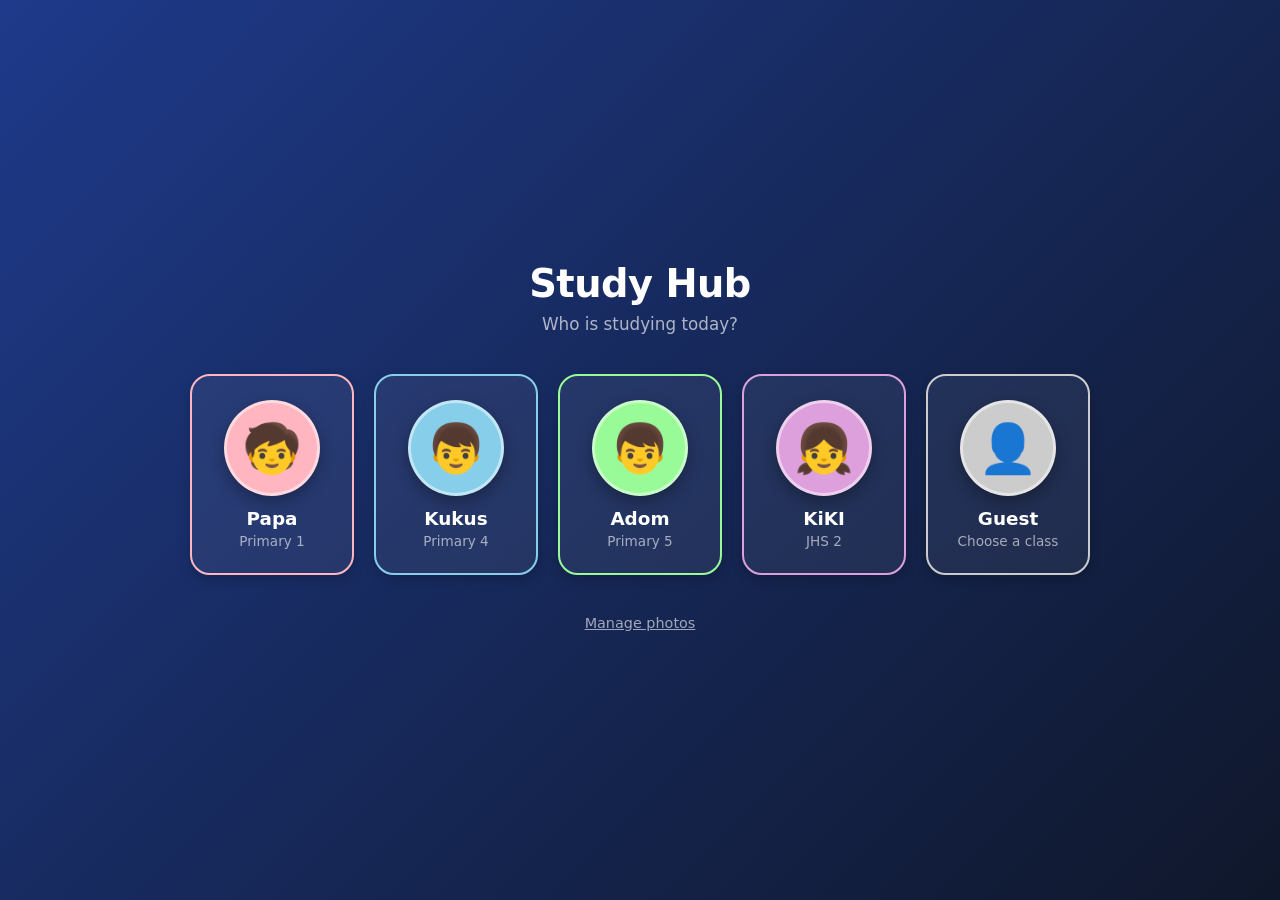
==== commit 83b98dea: "Design refresh: unified dark picker, compact promo/footer, nav links, personal app header" ====
--- a/index.html
+++ b/index.html
@@ -2,13 +2,33 @@
 <html lang="en">
 <head>
   <meta charset="UTF-8" />
-  <meta name="viewport" content="width=device-width, initial-scale=1.0, maximum-scale=5.0" />
-  <meta name="theme-color" content="#1e3a8a" />
-  <meta name="description" content="P5 Study Hub — free study app for Primary 5 students in Ghana. Built by Adom Nkansah Acquaye and Friends, designed by Crisol Studios Ltd." />
-  <title>P5 Study Hub — Learn. Practice. Excel.</title>
+  <meta name="viewport" content="width=device-width, initial-scale=1.0" />
+  <title>Study Hub — Learn. Practice. Excel.</title>
   <link rel="icon" type="image/png" href="assets/immanuel.png" />
   <link rel="apple-touch-icon" href="assets/immanuel.png" />
+  <link rel="manifest" href="manifest.json" />
+  <meta name="apple-mobile-web-app-capable" content="yes" />
+  <meta name="mobile-web-app-capable" content="yes" />
+  <meta name="apple-mobile-web-app-status-bar-style" content="black-translucent" />
+  <meta name="apple-mobile-web-app-title" content="Study Hub" />
   <link rel="stylesheet" href="style.css" />
+  <script>
+    // ---------- FRONT DOOR REDIRECT ----------
+    (function() {
+      const params = new URLSearchParams(window.location.search);
+      const hasClass = params.get("class");
+      const hasProfile = params.get("profile");
+
+      if (!hasClass && !hasProfile) {
+        const cameFromPicker = sessionStorage.getItem("cameFromPicker");
+        if (cameFromPicker === "1") {
+          sessionStorage.removeItem("cameFromPicker");
+        } else {
+          window.location.replace("profile-picker.html");
+        }
+      }
+    })();
+  </script>
 </head>
 <body>
 
@@ -18,22 +38,23 @@
       <a href="#" class="site-logo" id="logoLink">
         <span class="site-logo-icon">📚</span>
         <span class="site-logo-text">
-          <strong>P5 Study Hub</strong>
-          <small>Learn. Practice. Excel.</small>
+          <strong id="logoTitle">Study Hub</strong>
+          <small id="logoSubtitle">Learn. Practice. Excel.</small>
         </span>
       </a>
 
       <nav class="site-nav" id="siteNav">
         <a href="#" data-nav="home">Home</a>
         <a href="#" data-nav="subjects">Subjects</a>
-        <a href="#" data-nav="tools">Tools</a>
         <a href="#" data-nav="games">Games</a>
-        <a href="#" data-nav="about">About</a>
-        <a href="#" data-nav="contact">Contact</a>
+        <a href="stories.html">📖 Stories</a>
+        <a href="timetable.html">📅 Timetable</a>
+        <a href="child-safety.html">🛡️ Safety</a>
+        <a href="kg-curriculum.html">🎓 KG</a>
       </nav>
 
       <div class="site-header-actions">
-        <a href="#" data-nav="contact" class="site-header-cta">Get in touch</a>
+        <a href="profile-picker.html" class="site-header-cta">👥 Change profile</a>
         <button class="site-menu-btn" id="menuBtn" aria-label="Menu">☰</button>
       </div>
     </div>
@@ -43,12 +64,12 @@
   <section class="site-hero" id="top">
     <div class="site-hero-inner">
       <div class="site-hero-text">
-        <p class="site-hero-eyebrow">Free for every Ghanaian child</p>
-        <h1 class="site-hero-title">
+        <p class="site-hero-eyebrow" id="heroEyebrow">Free for every Ghanaian child</p>
+        <h1 class="site-hero-title" id="heroTitle">
           Learn. Practice.<br>Excel.
         </h1>
-        <p class="site-hero-sub">
-          P5 study tools, games, and quizzes — built by parents, for our children.
+        <p class="site-hero-sub" id="heroTagline">
+          Study tools, games, and quizzes — built by parents, for our children.
           Works offline. No ads. No cost. Just learning.
         </p>
         <div class="site-hero-buttons">
@@ -57,9 +78,9 @@
         </div>
       </div>
       <div class="site-hero-image">
-        <img src="assets/immanuel.png" alt="A young learner using P5 Study Hub" />
-        <p class="site-hero-caption">
-          Adom Nkansah Acquaye and Friends
+        <img id="heroImage" src="assets/immanuel.png" alt="Study Hub" />
+        <p class="site-hero-caption" id="heroCredit">
+          Learn. Practice. Excel.
         </p>
       </div>
     </div>
@@ -74,8 +95,8 @@
         <div class="brand">
           <span class="brand-icon">📚</span>
           <div>
-            <h1>P5 Study Hub</h1>
-            <p class="tagline">Learn. Practice. Excel.</p>
+            <h1 id="appBrandTitle">Study Hub</h1>
+            <p class="tagline" id="appBrandTagline">Learn. Practice. Excel.</p>
           </div>
         </div>
         <button id="themeBtn" class="icon-btn" title="Change theme">🎨</button>
@@ -114,14 +135,13 @@
       <!-- ---------- TOPIC ---------- -->
       <section class="screen" id="screen-topic">
         <button class="back-btn" data-back>← Back</button>
-        <h2 id="topicTitle">Topic</h2>
+        <h1 id="topicTitle"></h1>
         <p class="topic-meta" id="topicMeta"></p>
-
         <div class="mode-grid">
           <button class="mode-card" id="modeStudy">
-            <span class="mode-icon">🃏</span>
+            <span class="mode-icon">📚</span>
             <span class="mode-name">Study</span>
-            <span class="mode-desc">Flip through the cards</span>
+            <span class="mode-desc">Flip cards to learn</span>
           </button>
           <button class="mode-card" id="modeQuiz">
             <span class="mode-icon">🎯</span>
@@ -135,84 +155,102 @@
       <section class="screen" id="screen-study">
         <button class="back-btn" data-back>← Back</button>
         <p class="study-topic" id="studyTopicLabel"></p>
-
         <div class="card-container">
           <div class="card" id="card">
             <div class="card-face card-front">
-              <span class="badge" id="frontBadge"></span>
+              <span class="badge" id="frontBadge">Question</span>
               <p id="question">Loading…</p>
             </div>
             <div class="card-face card-back">
-              <span class="badge" id="backBadge"></span>
-              <p id="answer">…</p>
+              <span class="badge" id="backBadge">Answer</span>
+              <p id="answer"></p>
             </div>
           </div>
         </div>
-
         <div class="controls">
-          <button id="prevBtn">◀ Prev</button>
+          <button id="prevBtn">← Prev</button>
           <button id="flipBtn">Flip</button>
-          <button id="nextBtn">Next ▶</button>
-        </div>
-        <p class="progress" id="progress">Card 1 of 1</p>
+          <button id="nextBtn">Next →</button>
+        </div>
+        <p class="progress" id="progress"></p>
       </section>
 
       <!-- ---------- QUIZ ---------- -->
       <section class="screen" id="screen-quiz">
         <button class="back-btn" data-back>← Back</button>
+        <p class="quiz-topic" id="quizTopicLabel"></p>
 
         <div id="quizPlay">
-          <div class="quiz-topbar">
-            <p class="quiz-topic" id="quizTopicLabel"></p>
-            <button class="pace-btn" id="paceBtn" title="Change pace">🐢 My pace</button>
-          </div>
-          <p class="progress" id="quizProgress">Question 1 of 5</p>
-          <div class="quiz-question" id="quizQuestion">…</div>
+          <p class="progress" id="quizProgress"></p>
+          <div class="quiz-question" id="quizQuestion">Loading…</div>
           <div class="quiz-options" id="quizOptions"></div>
           <p class="quiz-feedback" id="quizFeedback"></p>
-          <div id="procedureBox" class="procedure-box hidden"></div>
-          <button class="next-question-btn hidden" id="nextQuestionBtn">Next Question →</button>
+          <button class="typing-btn-secondary" id="paceBtn" style="margin-top:10px;width:100%;">🐢 My pace</button>
+          <button class="typing-btn-primary" id="nextQuestionBtn" style="margin-top:10px;width:100%;" hidden>Next Question →</button>
+          <div class="procedure-box hidden" id="procedureBox"></div>
         </div>
 
         <div id="quizResult" class="hidden">
           <h2 id="resultTitle">Well done!</h2>
-          <p class="score" id="finalScore">0 / 0</p>
+          <p class="score" id="finalScore"></p>
           <p id="scoreMessage"></p>
           <div class="result-actions">
             <button id="retryQuizBtn">Try Again</button>
-            <button id="backHomeBtn" class="secondary">Home</button>
-          </div>
-        </div>
+            <button id="backHomeBtn" class="secondary">Back Home</button>
+          </div>
+        </div>
+      </section>
+
+      <!-- ---------- PROGRESS ---------- -->
+      <section class="screen" id="screen-progress">
+        <button class="back-btn" data-back>← Back</button>
+        <h1>My Progress</h1>
+
+        <div class="progress-name-row">
+          <span class="progress-name-label">Name:</span>
+          <span class="progress-name-value" id="progressName">Player</span>
+          <button class="progress-name-edit" id="changeNameBtn">Change</button>
+        </div>
+
+        <div class="stat-grid">
+          <div class="stat"><span class="stat-value" id="statTotalQuestions">0</span><span class="stat-label">Questions</span></div>
+          <div class="stat"><span class="stat-value" id="statCorrect">0</span><span class="stat-label">Correct</span></div>
+          <div class="stat"><span class="stat-value" id="statAccuracy">0%</span><span class="stat-label">Accuracy</span></div>
+          <div class="stat"><span class="stat-value" id="statBest">0%</span><span class="stat-label">Best Quiz</span></div>
+          <div class="stat"><span class="stat-value" id="statTypingLessons">0</span><span class="stat-label">Typing Lessons</span></div>
+          <div class="stat"><span class="stat-value" id="statTypingWpm">0</span><span class="stat-label">Best WPM</span></div>
+          <div class="stat"><span class="stat-value" id="statStudyMinutes">0</span><span class="stat-label">Study Min</span></div>
+          <div class="stat"><span class="stat-value" id="statGamesPlayed">0</span><span class="stat-label">Unlocks</span></div>
+        </div>
+
+        <h3>Recent Quizzes</h3>
+        <ul class="history" id="quizHistory"></ul>
+
+        <button class="danger" id="clearProgressBtn">Clear All Progress</button>
       </section>
 
       <!-- ---------- CALCULATOR ---------- -->
       <section class="screen" id="screen-calculator">
         <button class="back-btn" data-back>← Back</button>
-        <h2>🧮 Calculator</h2>
-
+        <h1>Calculator</h1>
         <div class="calc-display" id="calcDisplay">0</div>
-
         <div class="calc-grid">
           <button class="calc-btn calc-fn" data-calc="clear">C</button>
           <button class="calc-btn calc-fn" data-calc="back">⌫</button>
           <button class="calc-btn calc-fn" data-calc="%">%</button>
           <button class="calc-btn calc-op" data-calc="/">÷</button>
-
           <button class="calc-btn" data-calc="7">7</button>
           <button class="calc-btn" data-calc="8">8</button>
           <button class="calc-btn" data-calc="9">9</button>
           <button class="calc-btn calc-op" data-calc="*">×</button>
-
           <button class="calc-btn" data-calc="4">4</button>
           <button class="calc-btn" data-calc="5">5</button>
           <button class="calc-btn" data-calc="6">6</button>
           <button class="calc-btn calc-op" data-calc="-">−</button>
-
           <button class="calc-btn" data-calc="1">1</button>
           <button class="calc-btn" data-calc="2">2</button>
           <button class="calc-btn" data-calc="3">3</button>
           <button class="calc-btn calc-op" data-calc="+">+</button>
-
           <button class="calc-btn calc-zero" data-calc="0">0</button>
           <button class="calc-btn" data-calc=".">.</button>
           <button class="calc-btn calc-equal" data-calc="equals">=</button>
@@ -222,14 +260,12 @@
       <!-- ---------- DICTIONARY ---------- -->
       <section class="screen" id="screen-dictionary">
         <button class="back-btn" data-back>← Back</button>
-        <h2>📖 Dictionary</h2>
-        <p class="dict-hint">Type a word to see its meaning.</p>
-
+        <h1>Dictionary</h1>
+        <p class="dict-hint">Type any word to see its meaning. Works offline.</p>
         <div class="dict-search">
-          <input type="text" id="dictInput" placeholder="e.g. photosynthesis" autocomplete="off" autocapitalize="off" spellcheck="false" />
-          <button id="dictSearchBtn" class="dict-search-btn">Search</button>
-        </div>
-
+          <input id="dictInput" type="text" placeholder="Enter a word…" autocomplete="off" />
+          <button class="dict-search-btn" id="dictSearchBtn">Search</button>
+        </div>
         <div class="dict-result hidden" id="dictResult"></div>
         <p class="dict-error hidden" id="dictError"></p>
       </section>
@@ -237,41 +273,28 @@
       <!-- ---------- TYPING ---------- -->
       <section class="screen" id="screen-typing">
         <button class="back-btn" data-back>← Back</button>
-        <h2>⌨️ Typing Course</h2>
+        <h1>Typing Course</h1>
 
         <div id="typingLevelPicker">
-          <p class="typing-hint">Pick a level. Practice a little every day.</p>
+          <p class="typing-hint">Choose a level to start practising.</p>
           <div class="typing-levels" id="typingLevels"></div>
         </div>
 
         <div id="typingLesson" class="hidden">
           <div class="typing-topbar">
-            <p class="typing-level-name" id="typingLevelName"></p>
-            <p class="typing-lesson-count" id="typingLessonCount"></p>
-          </div>
-
+            <span class="typing-level-name" id="typingLevelName"></span>
+            <span class="typing-lesson-count" id="typingLessonCount"></span>
+          </div>
           <div class="typing-target" id="typingTarget"></div>
-
-          <input type="text" id="typingInput" class="typing-input" placeholder="Start typing…" autocomplete="off" autocorrect="off" autocapitalize="off" spellcheck="false" />
-
+          <input class="typing-input" id="typingInput" type="text" placeholder="Start typing…" autocomplete="off" />
           <div class="typing-stats">
-            <div class="typing-stat">
-              <span class="typing-stat-value" id="typingAccuracy">100%</span>
-              <span class="typing-stat-label">Accuracy</span>
-            </div>
-            <div class="typing-stat">
-              <span class="typing-stat-value" id="typingWpm">0</span>
-              <span class="typing-stat-label">Words/min</span>
-            </div>
-            <div class="typing-stat">
-              <span class="typing-stat-value" id="typingProgress">0/0</span>
-              <span class="typing-stat-label">Progress</span>
-            </div>
-          </div>
-
+            <div class="typing-stat"><span class="typing-stat-value" id="typingWpm">0</span><span class="typing-stat-label">WPM</span></div>
+            <div class="typing-stat"><span class="typing-stat-value" id="typingAccuracy">100%</span><span class="typing-stat-label">Accuracy</span></div>
+            <div class="typing-stat"><span class="typing-stat-value" id="typingProgress">0/0</span><span class="typing-stat-label">Progress</span></div>
+          </div>
           <div class="typing-actions">
-            <button id="typingRestartBtn" class="typing-btn-secondary">Restart</button>
-            <button id="typingNextBtn" class="typing-btn-primary">Next Lesson →</button>
+            <button class="typing-btn-secondary" id="typingRestartBtn">Restart</button>
+            <button class="typing-btn-primary" id="typingNextBtn">Next Lesson →</button>
           </div>
         </div>
       </section>
@@ -279,23 +302,21 @@
       <!-- ---------- GAMES ---------- -->
       <section class="screen" id="screen-games">
         <button class="back-btn" data-back>← Back</button>
-        <h2>🎮 Games</h2>
+        <h1>Games</h1>
 
         <div id="gamesLocked" class="games-locked hidden">
           <div class="games-locked-icon">🔒</div>
-          <h3 class="games-locked-title">Games locked</h3>
+          <div class="games-locked-title">Games locked</div>
           <p class="games-locked-msg" id="gamesLockedMsg">Study for 45 minutes to unlock games.</p>
-          <div class="study-progress-bar">
-            <div class="study-progress-fill" id="gamesProgressFill"></div>
-          </div>
           <p class="games-locked-time" id="gamesLockedTime">0 / 45 min</p>
-          <button class="typing-btn-primary" id="gamesGoStudyBtn">Go study →</button>
+          <div class="study-progress-bar"><div class="study-progress-fill" id="gamesProgressFill"></div></div>
+          <button class="typing-btn-primary" id="gamesGoStudyBtn" style="margin-top:20px;width:100%;">Go Study</button>
         </div>
 
         <div id="gamesUnlocked" class="games-unlocked hidden">
-          <div class="games-unlocked-icon">🎉</div>
-          <h3 class="games-unlocked-title">Games unlocked!</h3>
-          <p class="games-unlocked-msg" id="gamesUnlockedMsg">You have earned game time.</p>
+          <div class="games-unlocked-icon">🎮</div>
+          <div class="games-unlocked-title">Games unlocked!</div>
+          <p class="games-unlocked-msg" id="gamesUnlockedMsg">You earned this!</p>
           <div class="games-grid" id="gamesGrid"></div>
         </div>
       </section>
@@ -303,62 +324,57 @@
       <!-- ---------- MATH SPRINT ---------- -->
       <section class="screen" id="screen-mathsprint">
         <button class="back-btn" data-back>← Back</button>
-        <h2>⏱️ Math Sprint</h2>
+        <h1>Math Sprint</h1>
 
         <div id="msModePicker">
-          <p class="ms-hint">Choose how you want to play.</p>
+          <p class="ms-hint">30 seconds. Answer as many as you can!</p>
           <div class="ms-mode-grid">
             <button class="ms-mode-card" id="msSoloBtn">
               <span class="ms-mode-icon">👤</span>
               <span class="ms-mode-name">Solo</span>
-              <span class="ms-mode-desc">Beat your own best score</span>
+              <span class="ms-mode-desc">Play alone</span>
             </button>
             <button class="ms-mode-card" id="msTwoBtn">
               <span class="ms-mode-icon">👥</span>
               <span class="ms-mode-name">2 Players</span>
-              <span class="ms-mode-desc">Pass and play with a friend</span>
+              <span class="ms-mode-desc">Take turns</span>
             </button>
           </div>
         </div>
 
         <div id="msTwoSetup" class="hidden">
-          <p class="ms-hint">Player 2, what's your name?</p>
-          <input type="text" id="msP2Input" class="ms-input" placeholder="e.g. Ama" maxlength="20" />
+          <p class="ms-hint">Enter Player 2 name:</p>
+          <input class="ms-input" id="msP2Input" type="text" placeholder="Player 2" autocomplete="off" />
           <div class="ms-actions">
-            <button class="typing-btn-secondary" id="msBackToModes">Cancel</button>
+            <button class="typing-btn-secondary" id="msBackToModes">Back</button>
             <button class="typing-btn-primary" id="msStartTwoBtn">Start</button>
           </div>
         </div>
 
-        <div id="msPassScreen" class="hidden ms-pass-screen">
+        <div id="msPassScreen" class="ms-pass-screen hidden">
           <div class="ms-pass-icon">📱</div>
-          <h3 class="ms-pass-title">Pass to <span id="msPassName">Player</span></h3>
-          <p class="ms-pass-msg">Tap when ready to play your 30 seconds.</p>
-          <button class="typing-btn-primary" id="msReadyBtn">I'm ready →</button>
+          <div class="ms-pass-title">Pass to <span id="msPassName"></span></div>
+          <p class="ms-pass-msg">Hand the device to the player.</p>
+          <button class="typing-btn-primary" id="msReadyBtn" style="width:100%;">I'm Ready →</button>
         </div>
 
         <div id="msPlay" class="hidden">
           <div class="ms-play-topbar">
-            <span class="ms-current-player" id="msCurrentPlayer">Kofi</span>
+            <span class="ms-current-player" id="msCurrentPlayer"></span>
             <span class="ms-timer" id="msTimer">30</span>
           </div>
-
-          <div class="ms-question" id="msQuestion">7 × 8</div>
-
+          <div class="ms-question" id="msQuestion">?</div>
           <div class="ms-options" id="msOptions"></div>
-
-          <div class="ms-score-inline">
-            <span>Score: <strong id="msScore">0</strong></span>
-          </div>
-        </div>
-
-        <div id="msRoundResult" class="hidden ms-result">
+          <p class="ms-score-inline">Score: <strong id="msScore">0</strong></p>
+        </div>
+
+        <div id="msRoundResult" class="ms-result hidden">
           <div class="ms-result-icon" id="msResultIcon">🎉</div>
-          <h3 class="ms-result-title" id="msResultTitle">Time's up!</h3>
-          <p class="ms-result-msg" id="msResultMsg">You scored 8 points.</p>
+          <div class="ms-result-title" id="msResultTitle"></div>
+          <p class="ms-result-msg" id="msResultMsg"></p>
           <div class="ms-result-actions">
-            <button class="typing-btn-secondary" id="msPlayAgainBtn">Play Again</button>
-            <button class="typing-btn-primary" id="msNextBtn">Continue</button>
+            <button class="typing-btn-primary" id="msNextBtn" style="flex:1;">Next</button>
+            <button class="typing-btn-secondary" id="msPlayAgainBtn" style="flex:1;">Play Again</button>
           </div>
         </div>
       </section>
@@ -366,63 +382,60 @@
       <!-- ---------- MEMORY MATCH ---------- -->
       <section class="screen" id="screen-memorymatch">
         <button class="back-btn" data-back>← Back</button>
-        <h2>🧠 Memory Match</h2>
+        <h1>Memory Match</h1>
 
         <div id="mmModePicker">
-          <p class="ms-hint">Choose how you want to play.</p>
+          <p class="ms-hint">Find matching pairs. Fewer moves = better!</p>
           <div class="ms-mode-grid">
             <button class="ms-mode-card" id="mmSoloBtn">
               <span class="ms-mode-icon">👤</span>
               <span class="ms-mode-name">Solo</span>
-              <span class="ms-mode-desc">Beat your own best time</span>
+              <span class="ms-mode-desc">Play alone</span>
             </button>
             <button class="ms-mode-card" id="mmTwoBtn">
               <span class="ms-mode-icon">👥</span>
               <span class="ms-mode-name">2 Players</span>
-              <span class="ms-mode-desc">Take turns with a friend</span>
+              <span class="ms-mode-desc">Take turns</span>
             </button>
           </div>
         </div>
 
         <div id="mmTwoSetup" class="hidden">
-          <p class="ms-hint">Player 2, what's your name?</p>
-          <input type="text" id="mmP2Input" class="ms-input" placeholder="e.g. Ama" maxlength="20" />
+          <p class="ms-hint">Enter Player 2 name:</p>
+          <input class="ms-input" id="mmP2Input" type="text" placeholder="Player 2" autocomplete="off" />
           <div class="ms-actions">
-            <button class="typing-btn-secondary" id="mmBackToModes">Cancel</button>
+            <button class="typing-btn-secondary" id="mmBackToModes">Back</button>
             <button class="typing-btn-primary" id="mmStartTwoBtn">Start</button>
           </div>
         </div>
 
-        <div id="mmPassScreen" class="hidden ms-pass-screen">
+        <div id="mmPassScreen" class="ms-pass-screen hidden">
           <div class="ms-pass-icon">📱</div>
-          <h3 class="ms-pass-title">Pass to <span id="mmPassName">Player</span></h3>
-          <p class="ms-pass-msg">Tap when ready to take your turn.</p>
-          <button class="typing-btn-primary" id="mmReadyBtn">I'm ready →</button>
+          <div class="ms-pass-title">Pass to <span id="mmPassName"></span></div>
+          <p class="ms-pass-msg">Hand the device to the player.</p>
+          <button class="typing-btn-primary" id="mmReadyBtn" style="width:100%;">I'm Ready →</button>
         </div>
 
         <div id="mmPlay" class="hidden">
           <div class="mm-topbar">
-            <span class="mm-current-player" id="mmCurrentPlayer">Kofi</span>
-            <span class="mm-meta" id="mmMeta">Moves: 0 • 0s</span>
-          </div>
-
+            <span class="mm-current-player" id="mmCurrentPlayer"></span>
+            <span class="mm-meta" id="mmMeta"></span>
+          </div>
           <div class="mm-board" id="mmBoard"></div>
-
           <div class="mm-scores" id="mmScores"></div>
-
-          <div class="ms-actions" style="margin-top: 14px;">
-            <button class="typing-btn-secondary" id="mmQuitBtn">Quit</button>
-            <button class="typing-btn-primary" id="mmRestartBtn">Restart</button>
-          </div>
-        </div>
-
-        <div id="mmResult" class="hidden ms-result">
+          <div class="ms-actions" style="margin-top:14px;">
+            <button class="typing-btn-secondary" id="mmQuitBtn" style="flex:1;">Quit</button>
+            <button class="typing-btn-primary" id="mmRestartBtn" style="flex:1;">Restart</button>
+          </div>
+        </div>
+
+        <div id="mmResult" class="ms-result hidden">
           <div class="ms-result-icon" id="mmResultIcon">🎉</div>
-          <h3 class="ms-result-title" id="mmResultTitle">Well done!</h3>
-          <p class="ms-result-msg" id="mmResultMsg">You finished in 12 moves.</p>
+          <div class="ms-result-title" id="mmResultTitle"></div>
+          <p class="ms-result-msg" id="mmResultMsg"></p>
           <div class="ms-result-actions">
-            <button class="typing-btn-secondary" id="mmPlayAgainBtn">Play Again</button>
-            <button class="typing-btn-primary" id="mmDoneBtn">Done</button>
+            <button class="typing-btn-primary" id="mmPlayAgainBtn" style="flex:1;">Play Again</button>
+            <button class="typing-btn-secondary" id="mmDoneBtn" style="flex:1;">Done</button>
           </div>
         </div>
       </section>
@@ -430,36 +443,32 @@
       <!-- ---------- SPELLING BEE ---------- -->
       <section class="screen" id="screen-spellingbee">
         <button class="back-btn" data-back>← Back</button>
-        <h2>🐝 Spelling Bee</h2>
+        <h1>Spelling Bee</h1>
 
         <div id="sbSetup">
-          <p class="ms-hint">Listen to the word, then spell it.</p>
-
-          <h3 style="margin-top: 16px;">Level</h3>
-          <div class="sb-level-grid" id="sbLevelGrid">
+          <p class="ms-hint">Choose a level:</p>
+          <div class="sb-level-grid">
             <button class="sb-level-card" data-level="easy">
-              <span class="sb-level-icon">🟢</span>
+              <span class="sb-level-icon">🐣</span>
               <span class="sb-level-name">Easy</span>
-              <span class="sb-level-desc">Short words</span>
+              <span class="sb-level-desc">3–5 letters</span>
             </button>
             <button class="sb-level-card" data-level="medium">
-              <span class="sb-level-icon">🟡</span>
+              <span class="sb-level-icon">🐦</span>
               <span class="sb-level-name">Medium</span>
-              <span class="sb-level-desc">Common words</span>
+              <span class="sb-level-desc">6–9 letters</span>
             </button>
             <button class="sb-level-card" data-level="hard">
-              <span class="sb-level-icon">🔴</span>
+              <span class="sb-level-icon">🦅</span>
               <span class="sb-level-name">Hard</span>
-              <span class="sb-level-desc">Long words</span>
-            </button>
-          </div>
-
-          <h3 style="margin-top: 20px;">Mode</h3>
-          <div class="ms-mode-grid">
+              <span class="sb-level-desc">10+ letters</span>
+            </button>
+          </div>
+          <div class="ms-mode-grid" style="margin-top:16px;">
             <button class="ms-mode-card" id="sbSoloBtn">
               <span class="ms-mode-icon">👤</span>
               <span class="ms-mode-name">Solo</span>
-              <span class="ms-mode-desc">10 words</span>
+              <span class="ms-mode-desc">Play alone</span>
             </button>
             <button class="ms-mode-card" id="sbTwoBtn">
               <span class="ms-mode-icon">👥</span>
@@ -470,49 +479,45 @@
         </div>
 
         <div id="sbTwoSetup" class="hidden">
-          <p class="ms-hint">Player 2, what's your name?</p>
-          <input type="text" id="sbP2Input" class="ms-input" placeholder="e.g. Ama" maxlength="20" />
+          <p class="ms-hint">Enter Player 2 name:</p>
+          <input class="ms-input" id="sbP2Input" type="text" placeholder="Player 2" autocomplete="off" />
           <div class="ms-actions">
-            <button class="typing-btn-secondary" id="sbBackToSetup">Cancel</button>
+            <button class="typing-btn-secondary" id="sbBackToSetup">Back</button>
             <button class="typing-btn-primary" id="sbStartTwoBtn">Start</button>
           </div>
         </div>
 
-        <div id="sbPassScreen" class="hidden ms-pass-screen">
+        <div id="sbPassScreen" class="ms-pass-screen hidden">
           <div class="ms-pass-icon">📱</div>
-          <h3 class="ms-pass-title">Pass to <span id="sbPassName">Player</span></h3>
-          <p class="ms-pass-msg">Tap when ready. Listen and spell.</p>
-          <button class="typing-btn-primary" id="sbReadyBtn">I'm ready →</button>
+          <div class="ms-pass-title">Pass to <span id="sbPassName"></span></div>
+          <p class="ms-pass-msg">Hand the device to the player.</p>
+          <button class="typing-btn-primary" id="sbReadyBtn" style="width:100%;">I'm Ready →</button>
         </div>
 
         <div id="sbPlay" class="hidden">
           <div class="sb-topbar">
-            <span class="sb-current-player" id="sbCurrentPlayer">Kofi</span>
-            <span class="sb-progress-label" id="sbProgressLabel">Word 1 of 10</span>
-          </div>
-
+            <span class="sb-current-player" id="sbCurrentPlayer"></span>
+            <span class="sb-progress-label" id="sbProgressLabel"></span>
+          </div>
           <div class="sb-speaker-card">
-            <button class="sb-play-btn" id="sbPlayBtn" title="Hear the word">🔊</button>
-            <p class="sb-speaker-hint">Tap to hear the word</p>
-          </div>
-
-          <input type="text" id="sbInput" class="sb-input" placeholder="Type the word" autocomplete="off" autocorrect="off" autocapitalize="off" spellcheck="false" />
-
+            <button class="sb-play-btn" id="sbPlayBtn">🔊</button>
+            <p class="sb-speaker-hint">Listen and type the word</p>
+          </div>
+          <input class="sb-input" id="sbInput" type="text" placeholder="Type the word…" autocomplete="off" />
           <p class="sb-feedback" id="sbFeedback"></p>
-
-          <div class="ms-actions" style="margin-top: 14px;">
+          <div class="ms-actions">
             <button class="typing-btn-secondary" id="sbSkipBtn">Skip</button>
             <button class="typing-btn-primary" id="sbSubmitBtn">Submit</button>
           </div>
         </div>
 
-        <div id="sbResult" class="hidden ms-result">
+        <div id="sbResult" class="ms-result hidden">
           <div class="ms-result-icon" id="sbResultIcon">🎉</div>
-          <h3 class="ms-result-title" id="sbResultTitle">Round complete!</h3>
-          <p class="ms-result-msg" id="sbResultMsg">You got 7 of 10 correct.</p>
+          <div class="ms-result-title" id="sbResultTitle"></div>
+          <p class="ms-result-msg" id="sbResultMsg"></p>
           <div class="ms-result-actions">
-            <button class="typing-btn-secondary" id="sbPlayAgainBtn">Play Again</button>
-            <button class="typing-btn-primary" id="sbDoneBtn">Done</button>
+            <button class="typing-btn-primary" id="sbPlayAgainBtn" style="flex:1;">Play Again</button>
+            <button class="typing-btn-secondary" id="sbDoneBtn" style="flex:1;">Done</button>
           </div>
         </div>
       </section>
@@ -520,284 +525,184 @@
       <!-- ---------- TIMES TABLES ---------- -->
       <section class="screen" id="screen-timestables">
         <button class="back-btn" data-back>← Back</button>
-        <h2>🔢 Times Tables</h2>
+        <h1>Times Tables</h1>
 
         <div id="ttLevelPicker">
-          <p class="ms-hint">Pick a level to practice.</p>
-          <div class="ms-mode-grid" style="grid-template-columns: 1fr 1fr 1fr;">
-            <button class="ms-mode-card tt-level-card" data-level="easy">
-              <span class="ms-mode-icon">🟢</span>
-              <span class="ms-mode-name">Easy</span>
-              <span class="ms-mode-desc">×2 – ×5 · No timer</span>
-            </button>
-            <button class="ms-mode-card tt-level-card" data-level="medium">
-              <span class="ms-mode-icon">🟡</span>
-              <span class="ms-mode-name">Medium</span>
-              <span class="ms-mode-desc">×6 – ×9 · 60s</span>
-            </button>
-            <button class="ms-mode-card tt-level-card" data-level="hard">
-              <span class="ms-mode-icon">🔴</span>
-              <span class="ms-mode-name">Hard</span>
-              <span class="ms-mode-desc">×10 – ×12 · 45s</span>
+          <p class="ms-hint">Choose a level:</p>
+          <div class="sb-level-grid">
+            <button class="tt-level-card sb-level-card" data-level="easy">
+              <span class="sb-level-icon">🐣</span>
+              <span class="sb-level-name">Easy</span>
+              <span class="sb-level-desc">×2 – ×5</span>
+            </button>
+            <button class="tt-level-card sb-level-card" data-level="medium">
+              <span class="sb-level-icon">🐦</span>
+              <span class="sb-level-name">Medium</span>
+              <span class="sb-level-desc">×6 – ×9 (60s)</span>
+            </button>
+            <button class="tt-level-card sb-level-card" data-level="hard">
+              <span class="sb-level-icon">🦅</span>
+              <span class="sb-level-name">Hard</span>
+              <span class="sb-level-desc">×10 – ×12 (45s)</span>
             </button>
           </div>
         </div>
 
         <div id="ttModePicker" class="hidden">
-          <h3 id="ttLevelLabel">Easy</h3>
-          <p class="ms-hint">Choose how you want to play.</p>
+          <p class="ms-hint">Level: <strong id="ttLevelLabel"></strong></p>
           <div class="ms-mode-grid">
             <button class="ms-mode-card" id="ttSoloBtn">
               <span class="ms-mode-icon">👤</span>
               <span class="ms-mode-name">Solo</span>
-              <span class="ms-mode-desc">Beat your best</span>
+              <span class="ms-mode-desc">Play alone</span>
             </button>
             <button class="ms-mode-card" id="ttTwoBtn">
               <span class="ms-mode-icon">👥</span>
               <span class="ms-mode-name">2 Players</span>
-              <span class="ms-mode-desc">Pass and play</span>
-            </button>
-          </div>
-          <div class="ms-actions" style="margin-top: 16px;">
-            <button class="typing-btn-secondary" id="ttBackToLevels">← Change level</button>
+              <span class="ms-mode-desc">Take turns</span>
+            </button>
+          </div>
+          <div class="ms-actions" style="margin-top:14px;">
+            <button class="typing-btn-secondary" id="ttBackToLevels" style="flex:1;">Back</button>
           </div>
         </div>
 
         <div id="ttTwoSetup" class="hidden">
-          <p class="ms-hint">Player 2, what's your name?</p>
-          <input type="text" id="ttP2Input" class="ms-input" placeholder="e.g. Ama" maxlength="20" />
+          <p class="ms-hint">Enter Player 2 name:</p>
+          <input class="ms-input" id="ttP2Input" type="text" placeholder="Player 2" autocomplete="off" />
           <div class="ms-actions">
-            <button class="typing-btn-secondary" id="ttCancelTwo">Cancel</button>
+            <button class="typing-btn-secondary" id="ttCancelTwo">Back</button>
             <button class="typing-btn-primary" id="ttStartTwoBtn">Start</button>
           </div>
         </div>
 
-        <div id="ttPassScreen" class="hidden ms-pass-screen">
+        <div id="ttPassScreen" class="ms-pass-screen hidden">
           <div class="ms-pass-icon">📱</div>
-          <h3 class="ms-pass-title">Pass to <span id="ttPassName">Player</span></h3>
-          <p class="ms-pass-msg">Tap when ready to play.</p>
-          <button class="typing-btn-primary" id="ttReadyBtn">I'm ready →</button>
+          <div class="ms-pass-title">Pass to <span id="ttPassName"></span></div>
+          <p class="ms-pass-msg">Hand the device to the player.</p>
+          <button class="typing-btn-primary" id="ttReadyBtn" style="width:100%;">I'm Ready →</button>
         </div>
 
         <div id="ttPlay" class="hidden">
           <div class="ms-play-topbar">
-            <span class="ms-current-player" id="ttCurrentPlayer">Kofi</span>
+            <span class="ms-current-player" id="ttCurrentPlayer"></span>
             <span class="ms-timer" id="ttTimer"></span>
           </div>
-
-          <p class="progress" id="ttProgressLabel">Question 1 of 12</p>
-
-          <div class="ms-question" id="ttQuestion">2 × 3</div>
-
+          <p class="ms-score-inline" id="ttProgressLabel"></p>
+          <div class="ms-question" id="ttQuestion">?</div>
           <div class="ms-options" id="ttOptions"></div>
-
-          <div class="ms-score-inline">
-            <span>Score: <strong id="ttScore">0</strong></span>
-          </div>
-        </div>
-
-        <div id="ttResult" class="hidden ms-result">
+          <p class="ms-score-inline">Score: <strong id="ttScore">0</strong></p>
+        </div>
+
+        <div id="ttResult" class="ms-result hidden">
           <div class="ms-result-icon" id="ttResultIcon">🎉</div>
-          <h3 class="ms-result-title" id="ttResultTitle">Well done!</h3>
-          <p class="ms-result-msg" id="ttResultMsg">You scored 10 out of 12.</p>
+          <div class="ms-result-title" id="ttResultTitle"></div>
+          <p class="ms-result-msg" id="ttResultMsg"></p>
           <div class="ms-result-actions">
-            <button class="typing-btn-secondary" id="ttPlayAgainBtn">Play Again</button>
-            <button class="typing-btn-primary" id="ttDoneBtn">Done</button>
-          </div>
-        </div>
-      </section>
-
-      <!-- ---------- PROGRESS ---------- -->
-      <section class="screen" id="screen-progress">
-        <button class="back-btn" data-back>← Back</button>
-        <h2>📊 My Progress</h2>
-
-        <div class="progress-name-row">
-          <span class="progress-name-label">Playing as:</span>
-          <span class="progress-name-value" id="progressName">Player</span>
-          <button class="progress-name-edit" id="changeNameBtn">Change</button>
-        </div>
-
-        <div class="stat-grid">
-          <div class="stat">
-            <span class="stat-value" id="statTotalQuestions">0</span>
-            <span class="stat-label">Questions Answered</span>
-          </div>
-          <div class="stat">
-            <span class="stat-value" id="statCorrect">0</span>
-            <span class="stat-label">Correct</span>
-          </div>
-          <div class="stat">
-            <span class="stat-value" id="statAccuracy">0%</span>
-            <span class="stat-label">Accuracy</span>
-          </div>
-          <div class="stat">
-            <span class="stat-value" id="statBest">0%</span>
-            <span class="stat-label">Best Quiz</span>
-          </div>
-        </div>
-
-        <h3>Typing Practice</h3>
-        <div class="stat-grid">
-          <div class="stat">
-            <span class="stat-value" id="statTypingLessons">0</span>
-            <span class="stat-label">Lessons Done</span>
-          </div>
-          <div class="stat">
-            <span class="stat-value" id="statTypingWpm">0</span>
-            <span class="stat-label">Best WPM</span>
-          </div>
-        </div>
-
-        <h3>Study Time</h3>
-        <div class="stat-grid">
-          <div class="stat">
-            <span class="stat-value" id="statStudyMinutes">0</span>
-            <span class="stat-label">Minutes Today</span>
-          </div>
-          <div class="stat">
-            <span class="stat-value" id="statGamesPlayed">0</span>
-            <span class="stat-label">Games Unlocks</span>
-          </div>
-        </div>
-
-        <h3>Recent Quizzes</h3>
-        <ul class="history" id="quizHistory"></ul>
-
-        <button id="clearProgressBtn" class="danger">Clear My Progress</button>
-      </section>
-
-      <!-- ---------- NAME MODAL ---------- -->
-      <div class="modal hidden" id="nameModal">
-        <div class="modal-card">
-          <h2>What's your name? 👋</h2>
-          <p class="modal-sub">So we can cheer you on by name.</p>
-          <input type="text" id="nameInput" class="ms-input" placeholder="e.g. Kofi" maxlength="20" autocomplete="off" />
-          <div class="name-modal-actions">
-            <button class="typing-btn-secondary" id="nameSkipBtn">Skip</button>
-            <button class="typing-btn-primary" id="nameSaveBtn">Save</button>
-          </div>
-        </div>
-      </div>
-
-      <!-- ---------- THEME MODAL ---------- -->
-      <div class="modal hidden" id="themeModal">
-        <div class="modal-card">
-          <h2>Pick a theme</h2>
-          <p class="modal-sub">Choose a look that makes you happy.</p>
-          <div class="theme-grid" id="themeGrid"></div>
-          <button class="modal-close" id="themeClose">Done</button>
-        </div>
-      </div>
-
-      <!-- ---------- LOADING ---------- -->
-      <div class="loading hidden" id="loading">
-        <div class="spinner"></div>
-        <p>Loading…</p>
-      </div>
+            <button class="typing-btn-primary" id="ttPlayAgainBtn" style="flex:1;">Play Again</button>
+            <button class="typing-btn-secondary" id="ttDoneBtn" style="flex:1;">Done</button>
+          </div>
+        </div>
+      </section>
 
     </div>
   </main>
 
-  <!-- ================= PROMO SECTION ================= -->
-  <section class="site-promo" id="about">
-    <div class="site-promo-inner">
-      <div class="site-promo-text">
-        <p class="site-promo-eyebrow">Built with love in Ghana</p>
-        <h2>Love this app?<br>We can build one like it for you.</h2>
-        <p class="site-promo-body">
-          <strong>Adom Nkansah Acquaye and Friends</strong> build educational
-          and business websites. School portals, online learning tools,
-          business sites, blogs, e-commerce — designed and delivered by
-          <strong>Crisol Studios Ltd</strong>.
+  <!-- ================= PERSONAL ABOUT ================= -->
+  <section class="site-about" id="childAbout" style="display:none;">
+    <div class="site-about-inner">
+      <h2 id="aboutHeading">About Study Hub</h2>
+      <p id="aboutText">Loading…</p>
+      <div id="aboutFavSubjects"></div>
+    </div>
+  </section>
+
+  <!-- ================= COMPACT PROMO STRIP ================= -->
+  <section class="site-promo-strip" id="about">
+    <div class="site-promo-strip-inner">
+      <div class="site-promo-strip-text">
+        <p class="site-promo-strip-eyebrow">Built with love in Ghana</p>
+        <p class="site-promo-strip-body">
+          Need a website like this? <strong>Crisol Studios Ltd</strong> builds
+          school portals, learning tools, and business sites.
         </p>
-        <div class="site-promo-buttons">
-          <a
-            href="https://wa.me/233245399914?text=Hi%2C%20I%20saw%20P5%20Study%20Hub%20and%20I%27d%20like%20to%20build%20a%20website%20too."
-            target="_blank"
-            rel="noopener"
-            class="site-btn site-btn-whatsapp"
-          >
-            💬 Message us on WhatsApp
-          </a>
-          <a href="tel:+233538886563" class="site-btn site-btn-secondary">
-            📞 Call 0538 886 563
-          </a>
-        </div>
-      </div>
-      <div class="site-promo-image">
-        <img src="assets/immanuel.png" alt="Adom Nkansah Acquaye and Friends" />
+      </div>
+      <div class="site-promo-strip-actions">
+        <a
+          href="https://wa.me/233245399914?text=Hi%2C%20I%20saw%20Study%20Hub%20and%20I%27d%20like%20to%20build%20a%20website%20too."
+          target="_blank"
+          rel="noopener"
+          class="site-btn site-btn-whatsapp site-btn-sm"
+        >
+          💬 WhatsApp
+        </a>
+        <a href="tel:+233538886563" class="site-btn site-btn-secondary site-btn-sm">
+          📞 Call
+        </a>
       </div>
     </div>
   </section>
 
-  <!-- ================= FOOTER ================= -->
+  <!-- ================= FOOTER (COMPACT) ================= -->
   <footer class="site-footer" id="contact">
     <div class="site-footer-inner">
-
-      <div class="site-footer-col site-footer-brand">
+      <div class="site-footer-brand-block">
         <div class="site-footer-logo">
           <span>📚</span>
-          <strong>P5 Study Hub</strong>
+          <strong>Study Hub</strong>
         </div>
         <p class="site-footer-tag">Learning tools for every Ghanaian child.</p>
-        <div class="site-footer-photo">
-          <img src="assets/immanuel.png" alt="Adom Nkansah Acquaye and Friends" />
-        </div>
-        <p class="site-footer-credit-line">
-          <strong>Adom Nkansah Acquaye and Friends</strong><br>
-          <span class="muted">The reason this exists.</span>
+      </div>
+      <div class="site-footer-links">
+        <a href="#" data-nav="home">Home</a>
+        <a href="#" data-nav="subjects">Subjects</a>
+        <a href="stories.html">Stories</a>
+        <a href="timetable.html">Timetable</a>
+        <a href="child-safety.html">Safety</a>
+        <a href="kg-curriculum.html">KG Curriculum</a>
+        <a href="profile-picker.html">Change profile</a>
+      </div>
+      <div class="site-footer-credits">
+        <p>Built by <strong>Adom Nkansah Acquaye and Friends</strong>.</p>
+        <p>Designed &amp; developed by <strong>Crisol Studios Ltd</strong>.</p>
+        <p class="site-footer-contact">
+          <a href="https://wa.me/233245399914" target="_blank" rel="noopener">💬 0245 399 914</a>
+          &nbsp;·&nbsp;
+          <a href="tel:+233538886563">📞 0538 886 563</a>
         </p>
       </div>
-
-      <div class="site-footer-col">
-        <h4>Quick Links</h4>
-        <ul>
-          <li><a href="#" data-nav="home">Home</a></li>
-          <li><a href="#" data-nav="subjects">Subjects</a></li>
-          <li><a href="#" data-nav="tools">Tools</a></li>
-          <li><a href="#" data-nav="games">Games</a></li>
-          <li><a href="#" data-nav="about">About</a></li>
-        </ul>
-      </div>
-
-      <div class="site-footer-col">
-        <h4>Created By</h4>
-        <p><strong>Adom Nkansah Acquaye and Friends</strong></p>
-        <h4 style="margin-top: 18px;">Designed & Developed By</h4>
-        <p><strong>Crisol Studios Ltd</strong></p>
-      </div>
-
-      <div class="site-footer-col">
-        <h4>Contact Us</h4>
-        <p>
-          <a href="https://wa.me/233245399914" target="_blank" rel="noopener">💬 WhatsApp: 0245 399 914</a>
-        </p>
-        <p>
-          <a href="tel:+233538886563">📞 Call: 0538 886 563</a>
-        </p>
-        <p>
-          <a href="https://web.facebook.com/profile.php?id=61572926297789" target="_blank" rel="noopener">📘 Facebook</a>
-        </p>
-        <a
-          href="https://wa.me/233245399914?text=Hi%2C%20I%20saw%20P5%20Study%20Hub%20and%20I%27d%20like%20to%20build%20a%20website%20too."
-          target="_blank"
-          rel="noopener"
-          class="site-btn site-btn-whatsapp site-footer-cta"
-        >
-          Start a project →
-        </a>
-      </div>
-
-    </div>
-
+    </div>
     <div class="site-footer-bottom">
-      <p>
-        © 2026 Adom Nkansah Acquaye and Friends.
-        Designed and developed by Crisol Studios Ltd. All rights reserved.
-      </p>
+      © 2026 Study Hub. Free. Always.
     </div>
   </footer>
+
+  <!-- ================= MODALS ================= -->
+  <div class="modal hidden" id="themeModal">
+    <div class="modal-card">
+      <h2>Choose a theme</h2>
+      <p class="modal-sub">Pick your favourite colours.</p>
+      <div class="theme-grid" id="themeGrid"></div>
+      <button class="modal-close" id="themeClose">Close</button>
+    </div>
+  </div>
+
+  <div class="modal hidden" id="nameModal">
+    <div class="modal-card">
+      <h2>What's your name?</h2>
+      <p class="modal-sub">Your name will show on your progress.</p>
+      <input class="ms-input" id="nameInput" type="text" placeholder="Your name" autocomplete="off" />
+      <div class="name-modal-actions">
+        <button class="typing-btn-secondary" id="nameSkipBtn" style="flex:1;">Skip</button>
+        <button class="typing-btn-primary" id="nameSaveBtn" style="flex:1;">Save</button>
+      </div>
+    </div>
+  </div>
+
+  <div id="loading" class="loading hidden">
+    <div class="spinner"></div>
+    <p>Loading…</p>
+  </div>
 
   <script src="script.js"></script>
 </body>
--- a/style.css
+++ b/style.css
@@ -1264,6 +1264,14 @@
   border-radius: 20px;
   border: 2px solid rgba(255, 255, 255, 0.1);
   box-shadow: 0 20px 50px rgba(0, 0, 0, 0.3);
+}.site-promo-image img {
+  width: 100%;
+  aspect-ratio: 1 / 1;
+  height: auto;
+  border-radius: 20px;
+  border: 2px solid rgba(255, 255, 255, 0.1);
+  box-shadow: 0 20px 50px rgba(0, 0, 0, 0.3);
+  object-fit: cover;
 }
 
 /* ===================================================
@@ -1316,6 +1324,7 @@
 .site-footer-photo {
   width: 100px;
   height: 100px;
+  aspect-ratio: 1 / 1;
   border-radius: 50%;
   overflow: hidden;
   border: 3px solid rgba(250, 204, 21, 0.4);
@@ -1418,4 +1427,287 @@
   .mm-front { font-size: 1.4rem; }
   .tt-level-card .ms-mode-name { font-size: 0.9rem; }
   .tt-level-card .ms-mode-desc { font-size: 0.65rem; }
+}
+/* ---------- QUESTION IMAGES ---------- */
+.question-image {
+  display: block;
+  width: 100%;
+  max-width: 320px;
+  aspect-ratio: 1 / 1;
+  max-height: 240px;
+  margin: 0 auto 16px;
+  border-radius: 12px;
+  border: 1px solid var(--border);
+  background: #ffffff;
+  object-fit: contain;
+}
+.card-front .question-image {
+  max-height: 140px;
+  margin-bottom: 12px;
+}
+@media (max-width: 380px) {
+  .question-image { max-height: 180px; }
+  .card-front .question-image { max-height: 110px; }
+}
+/* ============================================
+   About section — favourite subject chips
+   ============================================ */
+.about-fav-label {
+  font-weight: 600;
+  margin-top: 16px;
+  margin-bottom: 8px;
+  opacity: 0.8;
+  font-size: 0.95rem;
+}
+
+.about-fav-list {
+  display: flex;
+  flex-wrap: wrap;
+  gap: 8px;
+}
+
+.about-fav-chip {
+  display: inline-block;
+  padding: 6px 14px;
+  border-radius: 999px;
+  background: rgba(255, 255, 255, 0.15);
+  border: 1px solid rgba(255, 255, 255, 0.25);
+  font-size: 0.9rem;
+  font-weight: 500;
+}
+
+/* ============================================
+   PERSONAL ABOUT SECTION (per kid)
+   ============================================ */
+.site-about {
+  padding: 60px 20px;
+  background: linear-gradient(135deg, rgba(59, 130, 246, 0.06), rgba(250, 204, 21, 0.06));
+  border-top: 1px solid rgba(255, 255, 255, 0.06);
+  border-bottom: 1px solid rgba(255, 255, 255, 0.06);
+}
+
+.site-about-inner {
+  max-width: 720px;
+  margin: 0 auto;
+  text-align: center;
+}
+
+.site-about h2 {
+  font-size: 1.9rem;
+  font-weight: 800;
+  margin-bottom: 16px;
+  color: #fff;
+  letter-spacing: -0.5px;
+}
+
+.site-about p {
+  font-size: 1.05rem;
+  line-height: 1.7;
+  color: rgba(255, 255, 255, 0.8);
+  max-width: 600px;
+  margin: 0 auto;
+}
+
+.site-about .about-fav-list {
+  justify-content: center;
+  margin-top: 8px;
+}
+
+@media (min-width: 1025px) {
+  .site-about { padding: 80px 32px; }
+  .site-about h2 { font-size: 2.2rem; }
+  .site-about p { font-size: 1.1rem; }
+}
+
+@media (max-width: 600px) {
+  .site-about { padding: 40px 16px; }
+  .site-about h2 { font-size: 1.5rem; }
+  .site-about p { font-size: 0.95rem; }
+}
+/* ============================================
+   COMPACT PROMO STRIP (replaces big promo)
+   ============================================ */
+.site-promo-strip {
+  padding: 24px 20px;
+  background: linear-gradient(135deg, rgba(250, 204, 21, 0.08), rgba(59, 130, 246, 0.08));
+  border-top: 1px solid rgba(255, 255, 255, 0.06);
+  border-bottom: 1px solid rgba(255, 255, 255, 0.06);
+}
+
+.site-promo-strip-inner {
+  max-width: 900px;
+  margin: 0 auto;
+  display: flex;
+  flex-wrap: wrap;
+  align-items: center;
+  justify-content: space-between;
+  gap: 16px;
+}
+
+.site-promo-strip-text {
+  flex: 1;
+  min-width: 240px;
+}
+
+.site-promo-strip-eyebrow {
+  font-size: 0.7rem;
+  font-weight: 700;
+  letter-spacing: 1px;
+  text-transform: uppercase;
+  color: #facc15;
+  margin-bottom: 4px;
+}
+
+.site-promo-strip-body {
+  font-size: 0.9rem;
+  line-height: 1.5;
+  color: rgba(255, 255, 255, 0.75);
+}
+
+.site-promo-strip-body strong { color: #fff; }
+
+.site-promo-strip-actions {
+  display: flex;
+  gap: 8px;
+  flex-wrap: wrap;
+}
+
+.site-btn-sm {
+  padding: 10px 16px;
+  font-size: 0.85rem;
+  border-radius: 10px;
+}
+
+/* ============================================
+   COMPACT FOOTER
+   ============================================ */
+.site-footer {
+  background: #050a17;
+  padding: 40px 20px 24px;
+  border-top: 1px solid rgba(255, 255, 255, 0.06);
+}
+
+.site-footer-inner {
+  max-width: 900px;
+  margin: 0 auto;
+  display: flex;
+  flex-direction: column;
+  gap: 24px;
+  text-align: center;
+}
+
+.site-footer-brand-block {
+  display: flex;
+  flex-direction: column;
+  align-items: center;
+  gap: 6px;
+}
+
+.site-footer-logo {
+  display: flex;
+  align-items: center;
+  gap: 8px;
+  font-size: 1.05rem;
+  color: #fff;
+  font-weight: 700;
+}
+
+.site-footer-logo span { font-size: 1.4rem; }
+
+.site-footer-tag {
+  font-size: 0.85rem;
+  color: rgba(255, 255, 255, 0.6);
+}
+
+.site-footer-links {
+  display: flex;
+  flex-wrap: wrap;
+  gap: 6px 18px;
+  justify-content: center;
+  font-size: 0.85rem;
+}
+
+.site-footer-links a {
+  color: rgba(255, 255, 255, 0.75);
+  text-decoration: none;
+  transition: color 0.2s;
+}
+
+.site-footer-links a:hover { color: #facc15; }
+
+.site-footer-credits {
+  font-size: 0.82rem;
+  color: rgba(255, 255, 255, 0.55);
+  line-height: 1.7;
+}
+
+.site-footer-credits strong {
+  color: rgba(255, 255, 255, 0.8);
+  font-weight: 600;
+}
+
+.site-footer-contact { margin-top: 6px; }
+
+.site-footer-contact a {
+  color: rgba(255, 255, 255, 0.7);
+  text-decoration: none;
+}
+
+.site-footer-contact a:hover { color: #facc15; }
+
+.site-footer-bottom {
+  max-width: 900px;
+  margin: 24px auto 0;
+  padding-top: 18px;
+  border-top: 1px solid rgba(255, 255, 255, 0.08);
+  text-align: center;
+  font-size: 0.75rem;
+  color: rgba(255, 255, 255, 0.45);
+}
+
+/* ============================================
+   MAKE PERSONAL ABOUT MATCH THE APP
+   ============================================ */
+.site-about {
+  background: linear-gradient(135deg, rgba(59, 130, 246, 0.08), rgba(250, 204, 21, 0.06));
+  border-top: 1px solid rgba(255, 255, 255, 0.08);
+  border-bottom: 1px solid rgba(255, 255, 255, 0.08);
+  padding: 50px 20px;
+}
+
+.site-about-inner { max-width: 720px; margin: 0 auto; text-align: center; }
+
+.site-about h2 {
+  font-size: 1.7rem;
+  font-weight: 800;
+  margin-bottom: 14px;
+  color: #fff;
+  letter-spacing: -0.5px;
+}
+
+.site-about p {
+  font-size: 1rem;
+  line-height: 1.7;
+  color: rgba(255, 255, 255, 0.8);
+  max-width: 600px;
+  margin: 0 auto;
+}
+
+.site-about .about-fav-list {
+  justify-content: center;
+  margin-top: 14px;
+}
+
+@media (min-width: 1025px) {
+  .site-about { padding: 70px 32px; }
+  .site-about h2 { font-size: 2rem; }
+  .site-about p { font-size: 1.05rem; }
+}
+
+/* ============================================
+   NAV — show additional links on tablet too
+   ============================================ */
+@media (min-width: 800px) and (max-width: 1024px) {
+  .site-nav { display: flex !important; flex-wrap: wrap; }
+  .site-menu-btn { display: none; }
 }
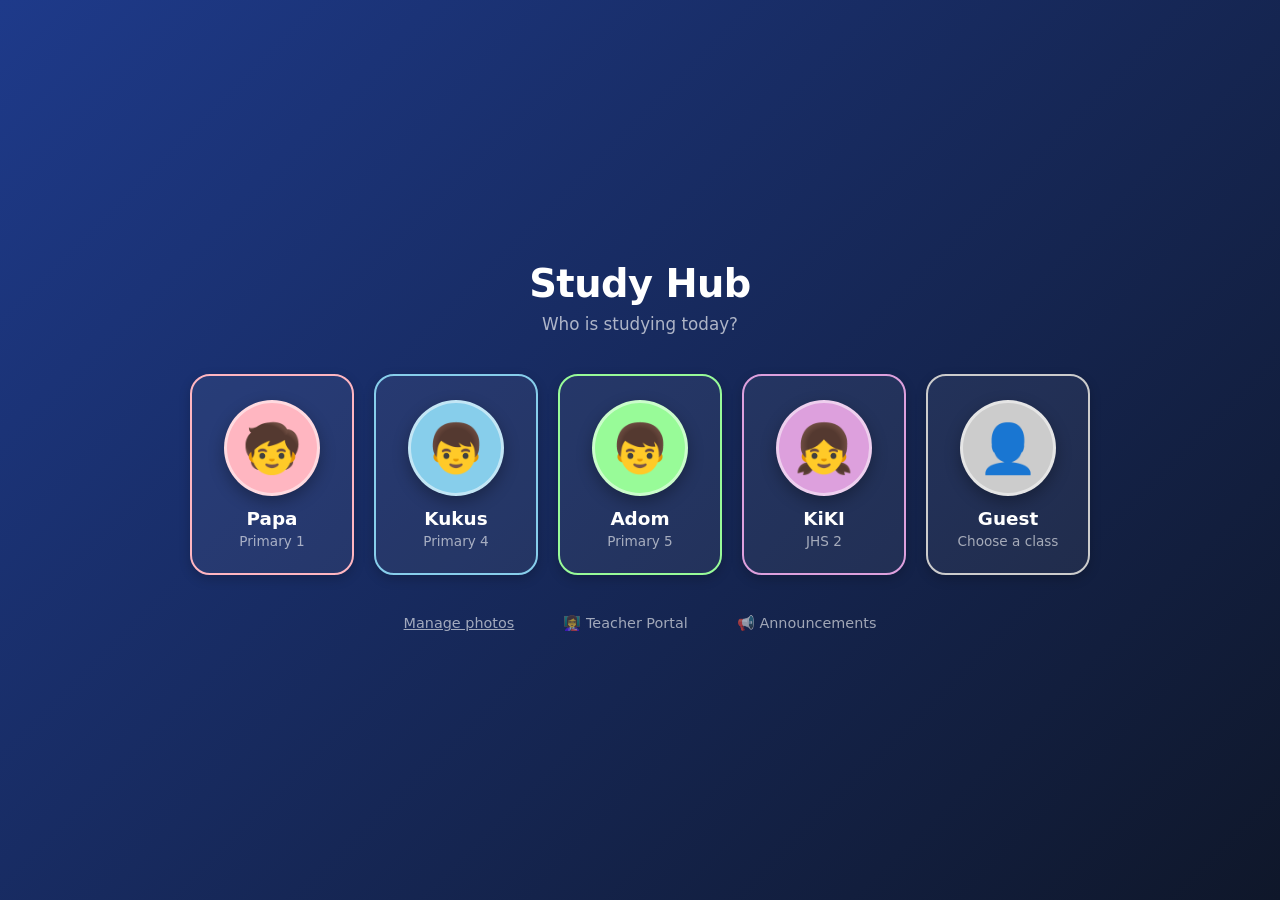
==== commit 2d42d0a1: "Split riddles into dedicated page, add announcements/teacher portal/maths formulas/multiplication ta" ====
--- a/index.html
+++ b/index.html
@@ -13,13 +13,9 @@
   <meta name="apple-mobile-web-app-title" content="Study Hub" />
   <link rel="stylesheet" href="style.css" />
   <script>
-    // ---------- FRONT DOOR REDIRECT ----------
     (function() {
       const params = new URLSearchParams(window.location.search);
-      const hasClass = params.get("class");
-      const hasProfile = params.get("profile");
-
-      if (!hasClass && !hasProfile) {
+      if (!params.get("class") && !params.get("profile")) {
         const cameFromPicker = sessionStorage.getItem("cameFromPicker");
         if (cameFromPicker === "1") {
           sessionStorage.removeItem("cameFromPicker");
@@ -32,678 +28,473 @@
 </head>
 <body>
 
-  <!-- ================= SITE HEADER / NAV ================= -->
-  <header class="site-header">
-    <div class="site-header-inner">
-      <a href="#" class="site-logo" id="logoLink">
-        <span class="site-logo-icon">📚</span>
-        <span class="site-logo-text">
-          <strong id="logoTitle">Study Hub</strong>
-          <small id="logoSubtitle">Learn. Practice. Excel.</small>
-        </span>
-      </a>
-
-      <nav class="site-nav" id="siteNav">
-        <a href="#" data-nav="home">Home</a>
-        <a href="#" data-nav="subjects">Subjects</a>
-        <a href="#" data-nav="games">Games</a>
-        <a href="stories.html">📖 Stories</a>
-        <a href="timetable.html">📅 Timetable</a>
-        <a href="child-safety.html">🛡️ Safety</a>
-        <a href="kg-curriculum.html">🎓 KG</a>
-      </nav>
-
-      <div class="site-header-actions">
-        <a href="profile-picker.html" class="site-header-cta">👥 Change profile</a>
-        <button class="site-menu-btn" id="menuBtn" aria-label="Menu">☰</button>
+<header class="site-header">
+  <div class="site-header-inner">
+    <a href="#" class="site-logo" id="logoLink">
+      <span class="site-logo-icon">📚</span>
+      <span class="site-logo-text">
+        <strong id="logoTitle">Study Hub</strong>
+        <small id="logoSubtitle">Learn. Practice. Excel.</small>
+      </span>
+    </a>
+    <nav class="site-nav" id="siteNav">
+      <a href="#" data-nav="home">Home</a>
+      <a href="#" data-nav="subjects">Subjects</a>
+      <a href="#" data-nav="games">Games</a>
+      <a href="stories.html">📖 Stories</a>
+      <a href="riddles.html">🧩 Riddles</a>
+      <a href="timetable.html">📅 Timetable</a>
+      <a href="child-safety.html">🛡️ Safety</a>
+      <a href="kg-curriculum.html">🎓 KG</a>
+    </nav>
+    <div class="site-header-actions">
+      <a href="profile-picker.html" class="site-header-cta">👥 Change profile</a>
+      <button class="site-menu-btn" id="menuBtn">☰</button>
+    </div>
+  </div>
+</header>
+
+<section class="site-hero" id="top">
+  <div class="site-hero-inner">
+    <div class="site-hero-text">
+      <p class="site-hero-eyebrow" id="heroEyebrow">Free for every Ghanaian child</p>
+      <h1 class="site-hero-title" id="heroTitle">Learn. Practice.<br>Excel.</h1>
+      <p class="site-hero-sub" id="heroTagline">Study tools, games, and quizzes — built by parents, for our children.</p>
+      <div class="site-hero-buttons">
+        <button class="site-btn site-btn-primary" data-nav="subjects">Start studying →</button>
+        <button class="site-btn site-btn-secondary" data-nav="games">Play games</button>
       </div>
     </div>
-  </header>
-
-  <!-- ================= SITE HERO ================= -->
-  <section class="site-hero" id="top">
-    <div class="site-hero-inner">
-      <div class="site-hero-text">
-        <p class="site-hero-eyebrow" id="heroEyebrow">Free for every Ghanaian child</p>
-        <h1 class="site-hero-title" id="heroTitle">
-          Learn. Practice.<br>Excel.
-        </h1>
-        <p class="site-hero-sub" id="heroTagline">
-          Study tools, games, and quizzes — built by parents, for our children.
-          Works offline. No ads. No cost. Just learning.
-        </p>
-        <div class="site-hero-buttons">
-          <button class="site-btn site-btn-primary" data-nav="subjects">Start studying →</button>
-          <button class="site-btn site-btn-secondary" data-nav="games">Play games</button>
-        </div>
-      </div>
-      <div class="site-hero-image">
-        <img id="heroImage" src="assets/immanuel.png" alt="Study Hub" />
-        <p class="site-hero-caption" id="heroCredit">
-          Learn. Practice. Excel.
-        </p>
-      </div>
-    </div>
-  </section>
-
-  <!-- ================= MAIN APP ================= -->
-  <main class="site-main" id="app-anchor">
-    <div class="app" id="app">
-
-      <!-- ---------- APP HEADER ---------- -->
-      <header class="app-header">
-        <div class="brand">
-          <span class="brand-icon">📚</span>
-          <div>
-            <h1 id="appBrandTitle">Study Hub</h1>
-            <p class="tagline" id="appBrandTagline">Learn. Practice. Excel.</p>
-          </div>
-        </div>
-        <button id="themeBtn" class="icon-btn" title="Change theme">🎨</button>
-      </header>
-
-      <!-- ---------- HOME ---------- -->
-      <section class="screen active" id="screen-home">
-        <p class="greeting" id="greeting">Welcome! 👋</p>
-
-        <div class="study-banner" id="studyBanner">
-          <span class="study-banner-icon" id="studyBannerIcon">🔒</span>
-          <span class="study-banner-text" id="studyBannerText">Loading…</span>
-        </div>
-        <div class="study-progress-bar">
-          <div class="study-progress-fill" id="studyProgressFill"></div>
-        </div>
-
-        <div id="subjects" class="home-section">
-          <h2>Choose a subject</h2>
-          <div class="subject-grid" id="subjectGrid"></div>
-        </div>
-
-        <div id="topics" class="home-section">
-          <h2>Topics</h2>
-          <div class="topic-list" id="homeTopicList"></div>
-        </div>
-
-        <div id="tools" class="home-section">
-          <h2>Tools</h2>
-          <div class="tools-grid" id="toolsGrid"></div>
-        </div>
-
-        <button class="progress-link" id="progressLink">📊 View My Progress</button>
-      </section>
-
-      <!-- ---------- TOPIC ---------- -->
-      <section class="screen" id="screen-topic">
-        <button class="back-btn" data-back>← Back</button>
-        <h1 id="topicTitle"></h1>
-        <p class="topic-meta" id="topicMeta"></p>
-        <div class="mode-grid">
-          <button class="mode-card" id="modeStudy">
-            <span class="mode-icon">📚</span>
-            <span class="mode-name">Study</span>
-            <span class="mode-desc">Flip cards to learn</span>
-          </button>
-          <button class="mode-card" id="modeQuiz">
-            <span class="mode-icon">🎯</span>
-            <span class="mode-name">Quiz</span>
-            <span class="mode-desc">Test yourself</span>
-          </button>
-        </div>
-      </section>
-
-      <!-- ---------- STUDY ---------- -->
-      <section class="screen" id="screen-study">
-        <button class="back-btn" data-back>← Back</button>
-        <p class="study-topic" id="studyTopicLabel"></p>
-        <div class="card-container">
-          <div class="card" id="card">
-            <div class="card-face card-front">
-              <span class="badge" id="frontBadge">Question</span>
-              <p id="question">Loading…</p>
-            </div>
-            <div class="card-face card-back">
-              <span class="badge" id="backBadge">Answer</span>
-              <p id="answer"></p>
-            </div>
-          </div>
-        </div>
-        <div class="controls">
-          <button id="prevBtn">← Prev</button>
-          <button id="flipBtn">Flip</button>
-          <button id="nextBtn">Next →</button>
-        </div>
-        <p class="progress" id="progress"></p>
-      </section>
-
-      <!-- ---------- QUIZ ---------- -->
-      <section class="screen" id="screen-quiz">
-        <button class="back-btn" data-back>← Back</button>
-        <p class="quiz-topic" id="quizTopicLabel"></p>
-
-        <div id="quizPlay">
-          <p class="progress" id="quizProgress"></p>
-          <div class="quiz-question" id="quizQuestion">Loading…</div>
-          <div class="quiz-options" id="quizOptions"></div>
-          <p class="quiz-feedback" id="quizFeedback"></p>
-          <button class="typing-btn-secondary" id="paceBtn" style="margin-top:10px;width:100%;">🐢 My pace</button>
-          <button class="typing-btn-primary" id="nextQuestionBtn" style="margin-top:10px;width:100%;" hidden>Next Question →</button>
-          <div class="procedure-box hidden" id="procedureBox"></div>
-        </div>
-
-        <div id="quizResult" class="hidden">
-          <h2 id="resultTitle">Well done!</h2>
-          <p class="score" id="finalScore"></p>
-          <p id="scoreMessage"></p>
-          <div class="result-actions">
-            <button id="retryQuizBtn">Try Again</button>
-            <button id="backHomeBtn" class="secondary">Back Home</button>
-          </div>
-        </div>
-      </section>
-
-      <!-- ---------- PROGRESS ---------- -->
-      <section class="screen" id="screen-progress">
-        <button class="back-btn" data-back>← Back</button>
-        <h1>My Progress</h1>
-
-        <div class="progress-name-row">
-          <span class="progress-name-label">Name:</span>
-          <span class="progress-name-value" id="progressName">Player</span>
-          <button class="progress-name-edit" id="changeNameBtn">Change</button>
-        </div>
-
-        <div class="stat-grid">
-          <div class="stat"><span class="stat-value" id="statTotalQuestions">0</span><span class="stat-label">Questions</span></div>
-          <div class="stat"><span class="stat-value" id="statCorrect">0</span><span class="stat-label">Correct</span></div>
-          <div class="stat"><span class="stat-value" id="statAccuracy">0%</span><span class="stat-label">Accuracy</span></div>
-          <div class="stat"><span class="stat-value" id="statBest">0%</span><span class="stat-label">Best Quiz</span></div>
-          <div class="stat"><span class="stat-value" id="statTypingLessons">0</span><span class="stat-label">Typing Lessons</span></div>
-          <div class="stat"><span class="stat-value" id="statTypingWpm">0</span><span class="stat-label">Best WPM</span></div>
-          <div class="stat"><span class="stat-value" id="statStudyMinutes">0</span><span class="stat-label">Study Min</span></div>
-          <div class="stat"><span class="stat-value" id="statGamesPlayed">0</span><span class="stat-label">Unlocks</span></div>
-        </div>
-
-        <h3>Recent Quizzes</h3>
-        <ul class="history" id="quizHistory"></ul>
-
-        <button class="danger" id="clearProgressBtn">Clear All Progress</button>
-      </section>
-
-      <!-- ---------- CALCULATOR ---------- -->
-      <section class="screen" id="screen-calculator">
-        <button class="back-btn" data-back>← Back</button>
-        <h1>Calculator</h1>
-        <div class="calc-display" id="calcDisplay">0</div>
-        <div class="calc-grid">
-          <button class="calc-btn calc-fn" data-calc="clear">C</button>
-          <button class="calc-btn calc-fn" data-calc="back">⌫</button>
-          <button class="calc-btn calc-fn" data-calc="%">%</button>
-          <button class="calc-btn calc-op" data-calc="/">÷</button>
-          <button class="calc-btn" data-calc="7">7</button>
-          <button class="calc-btn" data-calc="8">8</button>
-          <button class="calc-btn" data-calc="9">9</button>
-          <button class="calc-btn calc-op" data-calc="*">×</button>
-          <button class="calc-btn" data-calc="4">4</button>
-          <button class="calc-btn" data-calc="5">5</button>
-          <button class="calc-btn" data-calc="6">6</button>
-          <button class="calc-btn calc-op" data-calc="-">−</button>
-          <button class="calc-btn" data-calc="1">1</button>
-          <button class="calc-btn" data-calc="2">2</button>
-          <button class="calc-btn" data-calc="3">3</button>
-          <button class="calc-btn calc-op" data-calc="+">+</button>
-          <button class="calc-btn calc-zero" data-calc="0">0</button>
-          <button class="calc-btn" data-calc=".">.</button>
-          <button class="calc-btn calc-equal" data-calc="equals">=</button>
-        </div>
-      </section>
-
-      <!-- ---------- DICTIONARY ---------- -->
-      <section class="screen" id="screen-dictionary">
-        <button class="back-btn" data-back>← Back</button>
-        <h1>Dictionary</h1>
-        <p class="dict-hint">Type any word to see its meaning. Works offline.</p>
-        <div class="dict-search">
-          <input id="dictInput" type="text" placeholder="Enter a word…" autocomplete="off" />
-          <button class="dict-search-btn" id="dictSearchBtn">Search</button>
-        </div>
-        <div class="dict-result hidden" id="dictResult"></div>
-        <p class="dict-error hidden" id="dictError"></p>
-      </section>
-
-      <!-- ---------- TYPING ---------- -->
-      <section class="screen" id="screen-typing">
-        <button class="back-btn" data-back>← Back</button>
-        <h1>Typing Course</h1>
-
-        <div id="typingLevelPicker">
-          <p class="typing-hint">Choose a level to start practising.</p>
-          <div class="typing-levels" id="typingLevels"></div>
-        </div>
-
-        <div id="typingLesson" class="hidden">
-          <div class="typing-topbar">
-            <span class="typing-level-name" id="typingLevelName"></span>
-            <span class="typing-lesson-count" id="typingLessonCount"></span>
-          </div>
-          <div class="typing-target" id="typingTarget"></div>
-          <input class="typing-input" id="typingInput" type="text" placeholder="Start typing…" autocomplete="off" />
-          <div class="typing-stats">
-            <div class="typing-stat"><span class="typing-stat-value" id="typingWpm">0</span><span class="typing-stat-label">WPM</span></div>
-            <div class="typing-stat"><span class="typing-stat-value" id="typingAccuracy">100%</span><span class="typing-stat-label">Accuracy</span></div>
-            <div class="typing-stat"><span class="typing-stat-value" id="typingProgress">0/0</span><span class="typing-stat-label">Progress</span></div>
-          </div>
-          <div class="typing-actions">
-            <button class="typing-btn-secondary" id="typingRestartBtn">Restart</button>
-            <button class="typing-btn-primary" id="typingNextBtn">Next Lesson →</button>
-          </div>
-        </div>
-      </section>
-
-      <!-- ---------- GAMES ---------- -->
-      <section class="screen" id="screen-games">
-        <button class="back-btn" data-back>← Back</button>
-        <h1>Games</h1>
-
-        <div id="gamesLocked" class="games-locked hidden">
-          <div class="games-locked-icon">🔒</div>
-          <div class="games-locked-title">Games locked</div>
-          <p class="games-locked-msg" id="gamesLockedMsg">Study for 45 minutes to unlock games.</p>
-          <p class="games-locked-time" id="gamesLockedTime">0 / 45 min</p>
-          <div class="study-progress-bar"><div class="study-progress-fill" id="gamesProgressFill"></div></div>
-          <button class="typing-btn-primary" id="gamesGoStudyBtn" style="margin-top:20px;width:100%;">Go Study</button>
-        </div>
-
-        <div id="gamesUnlocked" class="games-unlocked hidden">
-          <div class="games-unlocked-icon">🎮</div>
-          <div class="games-unlocked-title">Games unlocked!</div>
-          <p class="games-unlocked-msg" id="gamesUnlockedMsg">You earned this!</p>
-          <div class="games-grid" id="gamesGrid"></div>
-        </div>
-      </section>
-
-      <!-- ---------- MATH SPRINT ---------- -->
-      <section class="screen" id="screen-mathsprint">
-        <button class="back-btn" data-back>← Back</button>
-        <h1>Math Sprint</h1>
-
-        <div id="msModePicker">
-          <p class="ms-hint">30 seconds. Answer as many as you can!</p>
-          <div class="ms-mode-grid">
-            <button class="ms-mode-card" id="msSoloBtn">
-              <span class="ms-mode-icon">👤</span>
-              <span class="ms-mode-name">Solo</span>
-              <span class="ms-mode-desc">Play alone</span>
-            </button>
-            <button class="ms-mode-card" id="msTwoBtn">
-              <span class="ms-mode-icon">👥</span>
-              <span class="ms-mode-name">2 Players</span>
-              <span class="ms-mode-desc">Take turns</span>
-            </button>
-          </div>
-        </div>
-
-        <div id="msTwoSetup" class="hidden">
-          <p class="ms-hint">Enter Player 2 name:</p>
-          <input class="ms-input" id="msP2Input" type="text" placeholder="Player 2" autocomplete="off" />
-          <div class="ms-actions">
-            <button class="typing-btn-secondary" id="msBackToModes">Back</button>
-            <button class="typing-btn-primary" id="msStartTwoBtn">Start</button>
-          </div>
-        </div>
-
-        <div id="msPassScreen" class="ms-pass-screen hidden">
-          <div class="ms-pass-icon">📱</div>
-          <div class="ms-pass-title">Pass to <span id="msPassName"></span></div>
-          <p class="ms-pass-msg">Hand the device to the player.</p>
-          <button class="typing-btn-primary" id="msReadyBtn" style="width:100%;">I'm Ready →</button>
-        </div>
-
-        <div id="msPlay" class="hidden">
-          <div class="ms-play-topbar">
-            <span class="ms-current-player" id="msCurrentPlayer"></span>
-            <span class="ms-timer" id="msTimer">30</span>
-          </div>
-          <div class="ms-question" id="msQuestion">?</div>
-          <div class="ms-options" id="msOptions"></div>
-          <p class="ms-score-inline">Score: <strong id="msScore">0</strong></p>
-        </div>
-
-        <div id="msRoundResult" class="ms-result hidden">
-          <div class="ms-result-icon" id="msResultIcon">🎉</div>
-          <div class="ms-result-title" id="msResultTitle"></div>
-          <p class="ms-result-msg" id="msResultMsg"></p>
-          <div class="ms-result-actions">
-            <button class="typing-btn-primary" id="msNextBtn" style="flex:1;">Next</button>
-            <button class="typing-btn-secondary" id="msPlayAgainBtn" style="flex:1;">Play Again</button>
-          </div>
-        </div>
-      </section>
-
-      <!-- ---------- MEMORY MATCH ---------- -->
-      <section class="screen" id="screen-memorymatch">
-        <button class="back-btn" data-back>← Back</button>
-        <h1>Memory Match</h1>
-
-        <div id="mmModePicker">
-          <p class="ms-hint">Find matching pairs. Fewer moves = better!</p>
-          <div class="ms-mode-grid">
-            <button class="ms-mode-card" id="mmSoloBtn">
-              <span class="ms-mode-icon">👤</span>
-              <span class="ms-mode-name">Solo</span>
-              <span class="ms-mode-desc">Play alone</span>
-            </button>
-            <button class="ms-mode-card" id="mmTwoBtn">
-              <span class="ms-mode-icon">👥</span>
-              <span class="ms-mode-name">2 Players</span>
-              <span class="ms-mode-desc">Take turns</span>
-            </button>
-          </div>
-        </div>
-
-        <div id="mmTwoSetup" class="hidden">
-          <p class="ms-hint">Enter Player 2 name:</p>
-          <input class="ms-input" id="mmP2Input" type="text" placeholder="Player 2" autocomplete="off" />
-          <div class="ms-actions">
-            <button class="typing-btn-secondary" id="mmBackToModes">Back</button>
-            <button class="typing-btn-primary" id="mmStartTwoBtn">Start</button>
-          </div>
-        </div>
-
-        <div id="mmPassScreen" class="ms-pass-screen hidden">
-          <div class="ms-pass-icon">📱</div>
-          <div class="ms-pass-title">Pass to <span id="mmPassName"></span></div>
-          <p class="ms-pass-msg">Hand the device to the player.</p>
-          <button class="typing-btn-primary" id="mmReadyBtn" style="width:100%;">I'm Ready →</button>
-        </div>
-
-        <div id="mmPlay" class="hidden">
-          <div class="mm-topbar">
-            <span class="mm-current-player" id="mmCurrentPlayer"></span>
-            <span class="mm-meta" id="mmMeta"></span>
-          </div>
-          <div class="mm-board" id="mmBoard"></div>
-          <div class="mm-scores" id="mmScores"></div>
-          <div class="ms-actions" style="margin-top:14px;">
-            <button class="typing-btn-secondary" id="mmQuitBtn" style="flex:1;">Quit</button>
-            <button class="typing-btn-primary" id="mmRestartBtn" style="flex:1;">Restart</button>
-          </div>
-        </div>
-
-        <div id="mmResult" class="ms-result hidden">
-          <div class="ms-result-icon" id="mmResultIcon">🎉</div>
-          <div class="ms-result-title" id="mmResultTitle"></div>
-          <p class="ms-result-msg" id="mmResultMsg"></p>
-          <div class="ms-result-actions">
-            <button class="typing-btn-primary" id="mmPlayAgainBtn" style="flex:1;">Play Again</button>
-            <button class="typing-btn-secondary" id="mmDoneBtn" style="flex:1;">Done</button>
-          </div>
-        </div>
-      </section>
-
-      <!-- ---------- SPELLING BEE ---------- -->
-      <section class="screen" id="screen-spellingbee">
-        <button class="back-btn" data-back>← Back</button>
-        <h1>Spelling Bee</h1>
-
-        <div id="sbSetup">
-          <p class="ms-hint">Choose a level:</p>
-          <div class="sb-level-grid">
-            <button class="sb-level-card" data-level="easy">
-              <span class="sb-level-icon">🐣</span>
-              <span class="sb-level-name">Easy</span>
-              <span class="sb-level-desc">3–5 letters</span>
-            </button>
-            <button class="sb-level-card" data-level="medium">
-              <span class="sb-level-icon">🐦</span>
-              <span class="sb-level-name">Medium</span>
-              <span class="sb-level-desc">6–9 letters</span>
-            </button>
-            <button class="sb-level-card" data-level="hard">
-              <span class="sb-level-icon">🦅</span>
-              <span class="sb-level-name">Hard</span>
-              <span class="sb-level-desc">10+ letters</span>
-            </button>
-          </div>
-          <div class="ms-mode-grid" style="margin-top:16px;">
-            <button class="ms-mode-card" id="sbSoloBtn">
-              <span class="ms-mode-icon">👤</span>
-              <span class="ms-mode-name">Solo</span>
-              <span class="ms-mode-desc">Play alone</span>
-            </button>
-            <button class="ms-mode-card" id="sbTwoBtn">
-              <span class="ms-mode-icon">👥</span>
-              <span class="ms-mode-name">2 Players</span>
-              <span class="ms-mode-desc">Take turns</span>
-            </button>
-          </div>
-        </div>
-
-        <div id="sbTwoSetup" class="hidden">
-          <p class="ms-hint">Enter Player 2 name:</p>
-          <input class="ms-input" id="sbP2Input" type="text" placeholder="Player 2" autocomplete="off" />
-          <div class="ms-actions">
-            <button class="typing-btn-secondary" id="sbBackToSetup">Back</button>
-            <button class="typing-btn-primary" id="sbStartTwoBtn">Start</button>
-          </div>
-        </div>
-
-        <div id="sbPassScreen" class="ms-pass-screen hidden">
-          <div class="ms-pass-icon">📱</div>
-          <div class="ms-pass-title">Pass to <span id="sbPassName"></span></div>
-          <p class="ms-pass-msg">Hand the device to the player.</p>
-          <button class="typing-btn-primary" id="sbReadyBtn" style="width:100%;">I'm Ready →</button>
-        </div>
-
-        <div id="sbPlay" class="hidden">
-          <div class="sb-topbar">
-            <span class="sb-current-player" id="sbCurrentPlayer"></span>
-            <span class="sb-progress-label" id="sbProgressLabel"></span>
-          </div>
-          <div class="sb-speaker-card">
-            <button class="sb-play-btn" id="sbPlayBtn">🔊</button>
-            <p class="sb-speaker-hint">Listen and type the word</p>
-          </div>
-          <input class="sb-input" id="sbInput" type="text" placeholder="Type the word…" autocomplete="off" />
-          <p class="sb-feedback" id="sbFeedback"></p>
-          <div class="ms-actions">
-            <button class="typing-btn-secondary" id="sbSkipBtn">Skip</button>
-            <button class="typing-btn-primary" id="sbSubmitBtn">Submit</button>
-          </div>
-        </div>
-
-        <div id="sbResult" class="ms-result hidden">
-          <div class="ms-result-icon" id="sbResultIcon">🎉</div>
-          <div class="ms-result-title" id="sbResultTitle"></div>
-          <p class="ms-result-msg" id="sbResultMsg"></p>
-          <div class="ms-result-actions">
-            <button class="typing-btn-primary" id="sbPlayAgainBtn" style="flex:1;">Play Again</button>
-            <button class="typing-btn-secondary" id="sbDoneBtn" style="flex:1;">Done</button>
-          </div>
-        </div>
-      </section>
-
-      <!-- ---------- TIMES TABLES ---------- -->
-      <section class="screen" id="screen-timestables">
-        <button class="back-btn" data-back>← Back</button>
-        <h1>Times Tables</h1>
-
-        <div id="ttLevelPicker">
-          <p class="ms-hint">Choose a level:</p>
-          <div class="sb-level-grid">
-            <button class="tt-level-card sb-level-card" data-level="easy">
-              <span class="sb-level-icon">🐣</span>
-              <span class="sb-level-name">Easy</span>
-              <span class="sb-level-desc">×2 – ×5</span>
-            </button>
-            <button class="tt-level-card sb-level-card" data-level="medium">
-              <span class="sb-level-icon">🐦</span>
-              <span class="sb-level-name">Medium</span>
-              <span class="sb-level-desc">×6 – ×9 (60s)</span>
-            </button>
-            <button class="tt-level-card sb-level-card" data-level="hard">
-              <span class="sb-level-icon">🦅</span>
-              <span class="sb-level-name">Hard</span>
-              <span class="sb-level-desc">×10 – ×12 (45s)</span>
-            </button>
-          </div>
-        </div>
-
-        <div id="ttModePicker" class="hidden">
-          <p class="ms-hint">Level: <strong id="ttLevelLabel"></strong></p>
-          <div class="ms-mode-grid">
-            <button class="ms-mode-card" id="ttSoloBtn">
-              <span class="ms-mode-icon">👤</span>
-              <span class="ms-mode-name">Solo</span>
-              <span class="ms-mode-desc">Play alone</span>
-            </button>
-            <button class="ms-mode-card" id="ttTwoBtn">
-              <span class="ms-mode-icon">👥</span>
-              <span class="ms-mode-name">2 Players</span>
-              <span class="ms-mode-desc">Take turns</span>
-            </button>
-          </div>
-          <div class="ms-actions" style="margin-top:14px;">
-            <button class="typing-btn-secondary" id="ttBackToLevels" style="flex:1;">Back</button>
-          </div>
-        </div>
-
-        <div id="ttTwoSetup" class="hidden">
-          <p class="ms-hint">Enter Player 2 name:</p>
-          <input class="ms-input" id="ttP2Input" type="text" placeholder="Player 2" autocomplete="off" />
-          <div class="ms-actions">
-            <button class="typing-btn-secondary" id="ttCancelTwo">Back</button>
-            <button class="typing-btn-primary" id="ttStartTwoBtn">Start</button>
-          </div>
-        </div>
-
-        <div id="ttPassScreen" class="ms-pass-screen hidden">
-          <div class="ms-pass-icon">📱</div>
-          <div class="ms-pass-title">Pass to <span id="ttPassName"></span></div>
-          <p class="ms-pass-msg">Hand the device to the player.</p>
-          <button class="typing-btn-primary" id="ttReadyBtn" style="width:100%;">I'm Ready →</button>
-        </div>
-
-        <div id="ttPlay" class="hidden">
-          <div class="ms-play-topbar">
-            <span class="ms-current-player" id="ttCurrentPlayer"></span>
-            <span class="ms-timer" id="ttTimer"></span>
-          </div>
-          <p class="ms-score-inline" id="ttProgressLabel"></p>
-          <div class="ms-question" id="ttQuestion">?</div>
-          <div class="ms-options" id="ttOptions"></div>
-          <p class="ms-score-inline">Score: <strong id="ttScore">0</strong></p>
-        </div>
-
-        <div id="ttResult" class="ms-result hidden">
-          <div class="ms-result-icon" id="ttResultIcon">🎉</div>
-          <div class="ms-result-title" id="ttResultTitle"></div>
-          <p class="ms-result-msg" id="ttResultMsg"></p>
-          <div class="ms-result-actions">
-            <button class="typing-btn-primary" id="ttPlayAgainBtn" style="flex:1;">Play Again</button>
-            <button class="typing-btn-secondary" id="ttDoneBtn" style="flex:1;">Done</button>
-          </div>
-        </div>
-      </section>
-
-    </div>
-  </main>
-
-  <!-- ================= PERSONAL ABOUT ================= -->
-  <section class="site-about" id="childAbout" style="display:none;">
-    <div class="site-about-inner">
-      <h2 id="aboutHeading">About Study Hub</h2>
-      <p id="aboutText">Loading…</p>
-      <div id="aboutFavSubjects"></div>
-    </div>
-  </section>
-
-  <!-- ================= COMPACT PROMO STRIP ================= -->
-  <section class="site-promo-strip" id="about">
-    <div class="site-promo-strip-inner">
-      <div class="site-promo-strip-text">
-        <p class="site-promo-strip-eyebrow">Built with love in Ghana</p>
-        <p class="site-promo-strip-body">
-          Need a website like this? <strong>Crisol Studios Ltd</strong> builds
-          school portals, learning tools, and business sites.
-        </p>
-      </div>
-      <div class="site-promo-strip-actions">
-        <a
-          href="https://wa.me/233245399914?text=Hi%2C%20I%20saw%20Study%20Hub%20and%20I%27d%20like%20to%20build%20a%20website%20too."
-          target="_blank"
-          rel="noopener"
-          class="site-btn site-btn-whatsapp site-btn-sm"
-        >
-          💬 WhatsApp
-        </a>
-        <a href="tel:+233538886563" class="site-btn site-btn-secondary site-btn-sm">
-          📞 Call
-        </a>
-      </div>
-    </div>
-  </section>
-
-  <!-- ================= FOOTER (COMPACT) ================= -->
-  <footer class="site-footer" id="contact">
-    <div class="site-footer-inner">
-      <div class="site-footer-brand-block">
-        <div class="site-footer-logo">
-          <span>📚</span>
-          <strong>Study Hub</strong>
-        </div>
-        <p class="site-footer-tag">Learning tools for every Ghanaian child.</p>
-      </div>
-      <div class="site-footer-links">
-        <a href="#" data-nav="home">Home</a>
-        <a href="#" data-nav="subjects">Subjects</a>
-        <a href="stories.html">Stories</a>
-        <a href="timetable.html">Timetable</a>
-        <a href="child-safety.html">Safety</a>
-        <a href="kg-curriculum.html">KG Curriculum</a>
-        <a href="profile-picker.html">Change profile</a>
-      </div>
-      <div class="site-footer-credits">
-        <p>Built by <strong>Adom Nkansah Acquaye and Friends</strong>.</p>
-        <p>Designed &amp; developed by <strong>Crisol Studios Ltd</strong>.</p>
-        <p class="site-footer-contact">
-          <a href="https://wa.me/233245399914" target="_blank" rel="noopener">💬 0245 399 914</a>
-          &nbsp;·&nbsp;
-          <a href="tel:+233538886563">📞 0538 886 563</a>
-        </p>
-      </div>
-    </div>
-    <div class="site-footer-bottom">
-      © 2026 Study Hub. Free. Always.
-    </div>
-  </footer>
-
-  <!-- ================= MODALS ================= -->
-  <div class="modal hidden" id="themeModal">
-    <div class="modal-card">
-      <h2>Choose a theme</h2>
-      <p class="modal-sub">Pick your favourite colours.</p>
-      <div class="theme-grid" id="themeGrid"></div>
-      <button class="modal-close" id="themeClose">Close</button>
-    </div>
-  </div>
-
-  <div class="modal hidden" id="nameModal">
-    <div class="modal-card">
-      <h2>What's your name?</h2>
-      <p class="modal-sub">Your name will show on your progress.</p>
-      <input class="ms-input" id="nameInput" type="text" placeholder="Your name" autocomplete="off" />
-      <div class="name-modal-actions">
-        <button class="typing-btn-secondary" id="nameSkipBtn" style="flex:1;">Skip</button>
-        <button class="typing-btn-primary" id="nameSaveBtn" style="flex:1;">Save</button>
-      </div>
-    </div>
-  </div>
-
-  <div id="loading" class="loading hidden">
-    <div class="spinner"></div>
-    <p>Loading…</p>
-  </div>
-
-  <script src="script.js"></script>
+    <div class="site-hero-image">
+      <img id="heroImage" src="assets/immanuel.png" alt="Study Hub" />
+      <p class="site-hero-caption" id="heroCredit">Learn. Practice. Excel.</p>
+    </div>
+  </div>
+</section>
+
+<main class="site-main" id="app-anchor">
+<div class="app" id="app">
+<header class="app-header">
+  <div class="brand">
+    <span class="brand-icon">📚</span>
+    <div>
+      <h1 id="appBrandTitle">Study Hub</h1>
+      <p class="tagline" id="appBrandTagline">Learn. Practice. Excel.</p>
+    </div>
+  </div>
+  <button id="themeBtn" class="icon-btn">🎨</button>
+</header>
+
+<section class="screen active" id="screen-home">
+  <p class="greeting" id="greeting">Welcome! 👋</p>
+  <div class="study-banner" id="studyBanner">
+    <span class="study-banner-icon" id="studyBannerIcon">🔒</span>
+    <span class="study-banner-text" id="studyBannerText">Loading…</span>
+  </div>
+  <div class="study-progress-bar"><div class="study-progress-fill" id="studyProgressFill"></div></div>
+  <div id="subjects" class="home-section"><h2>Choose a subject</h2><div class="subject-grid" id="subjectGrid"></div></div>
+  <div id="topics" class="home-section"><h2>Topics</h2><div class="topic-list" id="homeTopicList"></div></div>
+  <div id="tools" class="home-section"><h2>Tools</h2><div class="tools-grid" id="toolsGrid"></div></div>
+  <button class="progress-link" id="progressLink">📊 View My Progress</button>
+</section>
+<section class="screen" id="screen-topic">
+  <button class="back-btn" data-back>← Back</button>
+  <h1 id="topicTitle"></h1>
+  <p class="topic-meta" id="topicMeta"></p>
+  <div class="mode-grid">
+    <button class="mode-card" id="modeStudy"><span class="mode-icon">📚</span><span class="mode-name">Study</span><span class="mode-desc">Flip cards to learn</span></button>
+    <button class="mode-card" id="modeQuiz"><span class="mode-icon">🎯</span><span class="mode-name">Quiz</span><span class="mode-desc">Test yourself</span></button>
+  </div>
+</section>
+
+<section class="screen" id="screen-study">
+  <button class="back-btn" data-back>← Back</button>
+  <p class="study-topic" id="studyTopicLabel"></p>
+  <div class="card-container"><div class="card" id="card">
+    <div class="card-face card-front"><span class="badge" id="frontBadge">Question</span><p id="question">Loading…</p></div>
+    <div class="card-face card-back"><span class="badge" id="backBadge">Answer</span><p id="answer"></p></div>
+  </div></div>
+  <div class="controls"><button id="prevBtn">← Prev</button><button id="flipBtn">Flip</button><button id="nextBtn">Next →</button></div>
+  <p class="progress" id="progress"></p>
+</section>
+
+<section class="screen" id="screen-quiz">
+  <button class="back-btn" data-back>← Back</button>
+  <p class="quiz-topic" id="quizTopicLabel"></p>
+  <div id="quizPlay">
+    <p class="progress" id="quizProgress"></p>
+    <div class="quiz-question" id="quizQuestion">Loading…</div>
+    <div class="quiz-options" id="quizOptions"></div>
+    <p class="quiz-feedback" id="quizFeedback"></p>
+    <button class="typing-btn-secondary" id="paceBtn" style="margin-top:10px;width:100%;">🐢 My pace</button>
+    <button class="typing-btn-primary" id="nextQuestionBtn" style="margin-top:10px;width:100%;" hidden>Next Question →</button>
+    <div class="procedure-box hidden" id="procedureBox"></div>
+  </div>
+  <div id="quizResult" class="hidden">
+    <h2 id="resultTitle">Well done!</h2>
+    <p class="score" id="finalScore"></p>
+    <p id="scoreMessage"></p>
+    <div class="result-actions"><button id="retryQuizBtn">Try Again</button><button id="backHomeBtn" class="secondary">Back Home</button></div>
+  </div>
+</section>
+
+<section class="screen" id="screen-progress">
+  <button class="back-btn" data-back>← Back</button>
+  <h1>My Progress</h1>
+  <div class="progress-name-row">
+    <span class="progress-name-label">Name:</span>
+    <span class="progress-name-value" id="progressName">Player</span>
+    <button class="progress-name-edit" id="changeNameBtn">Change</button>
+  </div>
+  <div class="stat-grid">
+    <div class="stat"><span class="stat-value" id="statTotalQuestions">0</span><span class="stat-label">Questions</span></div>
+    <div class="stat"><span class="stat-value" id="statCorrect">0</span><span class="stat-label">Correct</span></div>
+    <div class="stat"><span class="stat-value" id="statAccuracy">0%</span><span class="stat-label">Accuracy</span></div>
+    <div class="stat"><span class="stat-value" id="statBest">0%</span><span class="stat-label">Best Quiz</span></div>
+    <div class="stat"><span class="stat-value" id="statTypingLessons">0</span><span class="stat-label">Typing Lessons</span></div>
+    <div class="stat"><span class="stat-value" id="statTypingWpm">0</span><span class="stat-label">Best WPM</span></div>
+    <div class="stat"><span class="stat-value" id="statStudyMinutes">0</span><span class="stat-label">Study Min</span></div>
+    <div class="stat"><span class="stat-value" id="statGamesPlayed">0</span><span class="stat-label">Unlocks</span></div>
+  </div>
+  <h3>Recent Quizzes</h3>
+  <ul class="history" id="quizHistory"></ul>
+  <button class="danger" id="clearProgressBtn">Clear All Progress</button>
+</section>
+
+<section class="screen" id="screen-calculator">
+  <button class="back-btn" data-back>← Back</button>
+  <h1>Calculator</h1>
+  <div class="calc-display" id="calcDisplay">0</div>
+  <div class="calc-grid">
+    <button class="calc-btn calc-fn" data-calc="clear">C</button>
+    <button class="calc-btn calc-fn" data-calc="back">⌫</button>
+    <button class="calc-btn calc-fn" data-calc="%">%</button>
+    <button class="calc-btn calc-op" data-calc="/">÷</button>
+    <button class="calc-btn" data-calc="7">7</button>
+    <button class="calc-btn" data-calc="8">8</button>
+    <button class="calc-btn" data-calc="9">9</button>
+    <button class="calc-btn calc-op" data-calc="*">×</button>
+    <button class="calc-btn" data-calc="4">4</button>
+    <button class="calc-btn" data-calc="5">5</button>
+    <button class="calc-btn" data-calc="6">6</button>
+    <button class="calc-btn calc-op" data-calc="-">−</button>
+    <button class="calc-btn" data-calc="1">1</button>
+    <button class="calc-btn" data-calc="2">2</button>
+    <button class="calc-btn" data-calc="3">3</button>
+    <button class="calc-btn calc-op" data-calc="+">+</button>
+    <button class="calc-btn calc-zero" data-calc="0">0</button>
+    <button class="calc-btn" data-calc=".">.</button>
+    <button class="calc-btn calc-equal" data-calc="equals">=</button>
+  </div>
+</section>
+
+<section class="screen" id="screen-dictionary">
+  <button class="back-btn" data-back>← Back</button>
+  <h1>Dictionary</h1>
+  <p class="dict-hint">Type any word to see its meaning. Works offline.</p>
+  <div class="dict-search">
+    <input id="dictInput" type="text" placeholder="Enter a word…" autocomplete="off" />
+    <button class="dict-search-btn" id="dictSearchBtn">Search</button>
+  </div>
+  <div class="dict-result hidden" id="dictResult"></div>
+  <p class="dict-error hidden" id="dictError"></p>
+</section>
+
+<section class="screen" id="screen-typing">
+  <button class="back-btn" data-back>← Back</button>
+  <h1>Typing Course</h1>
+  <div id="typingLevelPicker">
+    <p class="typing-hint">Choose a level to start practising.</p>
+    <div class="typing-levels" id="typingLevels"></div>
+  </div>
+  <div id="typingLesson" class="hidden">
+    <div class="typing-topbar">
+      <span class="typing-level-name" id="typingLevelName"></span>
+      <span class="typing-lesson-count" id="typingLessonCount"></span>
+    </div>
+    <div class="typing-target" id="typingTarget"></div>
+    <input class="typing-input" id="typingInput" type="text" placeholder="Start typing…" autocomplete="off" />
+    <div class="typing-stats">
+      <div class="typing-stat"><span class="typing-stat-value" id="typingWpm">0</span><span class="typing-stat-label">WPM</span></div>
+      <div class="typing-stat"><span class="typing-stat-value" id="typingAccuracy">100%</span><span class="typing-stat-label">Accuracy</span></div>
+      <div class="typing-stat"><span class="typing-stat-value" id="typingProgress">0/0</span><span class="typing-stat-label">Progress</span></div>
+    </div>
+    <div class="typing-actions">
+      <button class="typing-btn-secondary" id="typingRestartBtn">Restart</button>
+      <button class="typing-btn-primary" id="typingNextBtn">Next Lesson →</button>
+    </div>
+  </div>
+</section>
+<section class="screen" id="screen-games">
+  <button class="back-btn" data-back>← Back</button>
+  <h1>Games</h1>
+  <div id="gamesLocked" class="games-locked hidden">
+    <div class="games-locked-icon">🔒</div>
+    <div class="games-locked-title">Games locked</div>
+    <p class="games-locked-msg" id="gamesLockedMsg">Study for 45 minutes to unlock games.</p>
+    <p class="games-locked-time" id="gamesLockedTime">0 / 45 min</p>
+    <div class="study-progress-bar"><div class="study-progress-fill" id="gamesProgressFill"></div></div>
+    <button class="typing-btn-primary" id="gamesGoStudyBtn" style="margin-top:20px;width:100%;">Go Study</button>
+  </div>
+  <div id="gamesUnlocked" class="games-unlocked hidden">
+    <div class="games-unlocked-icon">🎮</div>
+    <div class="games-unlocked-title">Games unlocked!</div>
+    <p class="games-unlocked-msg" id="gamesUnlockedMsg">You earned this!</p>
+    <div class="games-grid" id="gamesGrid"></div>
+  </div>
+</section>
+
+<section class="screen" id="screen-mathsprint">
+  <button class="back-btn" data-back>← Back</button>
+  <h1>Math Sprint</h1>
+  <div id="msModePicker">
+    <p class="ms-hint">30 seconds. Answer as many as you can!</p>
+    <div class="ms-mode-grid">
+      <button class="ms-mode-card" id="msSoloBtn"><span class="ms-mode-icon">👤</span><span class="ms-mode-name">Solo</span><span class="ms-mode-desc">Play alone</span></button>
+      <button class="ms-mode-card" id="msTwoBtn"><span class="ms-mode-icon">👥</span><span class="ms-mode-name">2 Players</span><span class="ms-mode-desc">Take turns</span></button>
+    </div>
+  </div>
+  <div id="msTwoSetup" class="hidden">
+    <p class="ms-hint">Enter Player 2 name:</p>
+    <input class="ms-input" id="msP2Input" type="text" placeholder="Player 2" autocomplete="off" />
+    <div class="ms-actions"><button class="typing-btn-secondary" id="msBackToModes">Back</button><button class="typing-btn-primary" id="msStartTwoBtn">Start</button></div>
+  </div>
+  <div id="msPassScreen" class="ms-pass-screen hidden">
+    <div class="ms-pass-icon">📱</div>
+    <div class="ms-pass-title">Pass to <span id="msPassName"></span></div>
+    <p class="ms-pass-msg">Hand the device to the player.</p>
+    <button class="typing-btn-primary" id="msReadyBtn" style="width:100%;">I'm Ready →</button>
+  </div>
+  <div id="msPlay" class="hidden">
+    <div class="ms-play-topbar">
+      <span class="ms-current-player" id="msCurrentPlayer"></span>
+      <span class="ms-timer" id="msTimer">30</span>
+    </div>
+    <div class="ms-question" id="msQuestion">?</div>
+    <div class="ms-options" id="msOptions"></div>
+    <p class="ms-score-inline">Score: <strong id="msScore">0</strong></p>
+  </div>
+  <div id="msRoundResult" class="ms-result hidden">
+    <div class="ms-result-icon" id="msResultIcon">🎉</div>
+    <div class="ms-result-title" id="msResultTitle"></div>
+    <p class="ms-result-msg" id="msResultMsg"></p>
+    <div class="ms-result-actions">
+      <button class="typing-btn-primary" id="msNextBtn" style="flex:1;">Next</button>
+      <button class="typing-btn-secondary" id="msPlayAgainBtn" style="flex:1;">Play Again</button>
+    </div>
+  </div>
+</section>
+
+<section class="screen" id="screen-memorymatch">
+  <button class="back-btn" data-back>← Back</button>
+  <h1>Memory Match</h1>
+  <div id="mmModePicker">
+    <p class="ms-hint">Find matching pairs. Fewer moves = better!</p>
+    <div class="ms-mode-grid">
+      <button class="ms-mode-card" id="mmSoloBtn"><span class="ms-mode-icon">👤</span><span class="ms-mode-name">Solo</span><span class="ms-mode-desc">Play alone</span></button>
+      <button class="ms-mode-card" id="mmTwoBtn"><span class="ms-mode-icon">👥</span><span class="ms-mode-name">2 Players</span><span class="ms-mode-desc">Take turns</span></button>
+    </div>
+  </div>
+  <div id="mmTwoSetup" class="hidden">
+    <p class="ms-hint">Enter Player 2 name:</p>
+    <input class="ms-input" id="mmP2Input" type="text" placeholder="Player 2" autocomplete="off" />
+    <div class="ms-actions"><button class="typing-btn-secondary" id="mmBackToModes">Back</button><button class="typing-btn-primary" id="mmStartTwoBtn">Start</button></div>
+  </div>
+  <div id="mmPassScreen" class="ms-pass-screen hidden">
+    <div class="ms-pass-icon">📱</div>
+    <div class="ms-pass-title">Pass to <span id="mmPassName"></span></div>
+    <p class="ms-pass-msg">Hand the device to the player.</p>
+    <button class="typing-btn-primary" id="mmReadyBtn" style="width:100%;">I'm Ready →</button>
+  </div>
+  <div id="mmPlay" class="hidden">
+    <div class="mm-topbar"><span class="mm-current-player" id="mmCurrentPlayer"></span><span class="mm-meta" id="mmMeta"></span></div>
+    <div class="mm-board" id="mmBoard"></div>
+    <div class="mm-scores" id="mmScores"></div>
+    <div class="ms-actions" style="margin-top:14px;">
+      <button class="typing-btn-secondary" id="mmQuitBtn" style="flex:1;">Quit</button>
+      <button class="typing-btn-primary" id="mmRestartBtn" style="flex:1;">Restart</button>
+    </div>
+  </div>
+  <div id="mmResult" class="ms-result hidden">
+    <div class="ms-result-icon" id="mmResultIcon">🎉</div>
+    <div class="ms-result-title" id="mmResultTitle"></div>
+    <p class="ms-result-msg" id="mmResultMsg"></p>
+    <div class="ms-result-actions">
+      <button class="typing-btn-primary" id="mmPlayAgainBtn" style="flex:1;">Play Again</button>
+      <button class="typing-btn-secondary" id="mmDoneBtn" style="flex:1;">Done</button>
+    </div>
+  </div>
+</section>
+
+<section class="screen" id="screen-spellingbee">
+  <button class="back-btn" data-back>← Back</button>
+  <h1>Spelling Bee</h1>
+  <div id="sbSetup">
+    <p class="ms-hint">Choose a level:</p>
+    <div class="sb-level-grid">
+      <button class="sb-level-card" data-level="easy"><span class="sb-level-icon">🐣</span><span class="sb-level-name">Easy</span><span class="sb-level-desc">3–5 letters</span></button>
+      <button class="sb-level-card" data-level="medium"><span class="sb-level-icon">🐦</span><span class="sb-level-name">Medium</span><span class="sb-level-desc">6–9 letters</span></button>
+      <button class="sb-level-card" data-level="hard"><span class="sb-level-icon">🦅</span><span class="sb-level-name">Hard</span><span class="sb-level-desc">10+ letters</span></button>
+    </div>
+    <div class="ms-mode-grid" style="margin-top:16px;">
+      <button class="ms-mode-card" id="sbSoloBtn"><span class="ms-mode-icon">👤</span><span class="ms-mode-name">Solo</span><span class="ms-mode-desc">Play alone</span></button>
+      <button class="ms-mode-card" id="sbTwoBtn"><span class="ms-mode-icon">👥</span><span class="ms-mode-name">2 Players</span><span class="ms-mode-desc">Take turns</span></button>
+    </div>
+  </div>
+  <div id="sbTwoSetup" class="hidden">
+    <p class="ms-hint">Enter Player 2 name:</p>
+    <input class="ms-input" id="sbP2Input" type="text" placeholder="Player 2" autocomplete="off" />
+    <div class="ms-actions"><button class="typing-btn-secondary" id="sbBackToSetup">Back</button><button class="typing-btn-primary" id="sbStartTwoBtn">Start</button></div>
+  </div>
+  <div id="sbPassScreen" class="ms-pass-screen hidden">
+    <div class="ms-pass-icon">📱</div>
+    <div class="ms-pass-title">Pass to <span id="sbPassName"></span></div>
+    <p class="ms-pass-msg">Hand the device to the player.</p>
+    <button class="typing-btn-primary" id="sbReadyBtn" style="width:100%;">I'm Ready →</button>
+  </div>
+  <div id="sbPlay" class="hidden">
+    <div class="sb-topbar"><span class="sb-current-player" id="sbCurrentPlayer"></span><span class="sb-progress-label" id="sbProgressLabel"></span></div>
+    <div class="sb-speaker-card"><button class="sb-play-btn" id="sbPlayBtn">🔊</button><p class="sb-speaker-hint">Listen and type the word</p></div>
+    <input class="sb-input" id="sbInput" type="text" placeholder="Type the word…" autocomplete="off" />
+    <p class="sb-feedback" id="sbFeedback"></p>
+    <div class="ms-actions"><button class="typing-btn-secondary" id="sbSkipBtn">Skip</button><button class="typing-btn-primary" id="sbSubmitBtn">Submit</button></div>
+  </div>
+  <div id="sbResult" class="ms-result hidden">
+    <div class="ms-result-icon" id="sbResultIcon">🎉</div>
+    <div class="ms-result-title" id="sbResultTitle"></div>
+    <p class="ms-result-msg" id="sbResultMsg"></p>
+    <div class="ms-result-actions">
+      <button class="typing-btn-primary" id="sbPlayAgainBtn" style="flex:1;">Play Again</button>
+      <button class="typing-btn-secondary" id="sbDoneBtn" style="flex:1;">Done</button>
+    </div>
+  </div>
+</section>
+
+<section class="screen" id="screen-timestables">
+  <button class="back-btn" data-back>← Back</button>
+  <h1>Times Tables</h1>
+  <div id="ttLevelPicker">
+    <p class="ms-hint">Choose a level:</p>
+    <div class="sb-level-grid">
+      <button class="tt-level-card sb-level-card" data-level="easy"><span class="sb-level-icon">🐣</span><span class="sb-level-name">Easy</span><span class="sb-level-desc">×2 – ×5</span></button>
+      <button class="tt-level-card sb-level-card" data-level="medium"><span class="sb-level-icon">🐦</span><span class="sb-level-name">Medium</span><span class="sb-level-desc">×6 – ×9 (60s)</span></button>
+      <button class="tt-level-card sb-level-card" data-level="hard"><span class="sb-level-icon">🦅</span><span class="sb-level-name">Hard</span><span class="sb-level-desc">×10 – ×12 (45s)</span></button>
+    </div>
+  </div>
+  <div id="ttModePicker" class="hidden">
+    <p class="ms-hint">Level: <strong id="ttLevelLabel"></strong></p>
+    <div class="ms-mode-grid">
+      <button class="ms-mode-card" id="ttSoloBtn"><span class="ms-mode-icon">👤</span><span class="ms-mode-name">Solo</span><span class="ms-mode-desc">Play alone</span></button>
+      <button class="ms-mode-card" id="ttTwoBtn"><span class="ms-mode-icon">👥</span><span class="ms-mode-name">2 Players</span><span class="ms-mode-desc">Take turns</span></button>
+    </div>
+    <div class="ms-actions" style="margin-top:14px;"><button class="typing-btn-secondary" id="ttBackToLevels" style="flex:1;">Back</button></div>
+  </div>
+  <div id="ttTwoSetup" class="hidden">
+    <p class="ms-hint">Enter Player 2 name:</p>
+    <input class="ms-input" id="ttP2Input" type="text" placeholder="Player 2" autocomplete="off" />
+    <div class="ms-actions"><button class="typing-btn-secondary" id="ttCancelTwo">Back</button><button class="typing-btn-primary" id="ttStartTwoBtn">Start</button></div>
+  </div>
+  <div id="ttPassScreen" class="ms-pass-screen hidden">
+    <div class="ms-pass-icon">📱</div>
+    <div class="ms-pass-title">Pass to <span id="ttPassName"></span></div>
+    <p class="ms-pass-msg">Hand the device to the player.</p>
+    <button class="typing-btn-primary" id="ttReadyBtn" style="width:100%;">I'm Ready →</button>
+  </div>
+  <div id="ttPlay" class="hidden">
+    <div class="ms-play-topbar"><span class="ms-current-player" id="ttCurrentPlayer"></span><span class="ms-timer" id="ttTimer"></span></div>
+    <p class="ms-score-inline" id="ttProgressLabel"></p>
+    <div class="ms-question" id="ttQuestion">?</div>
+    <div class="ms-options" id="ttOptions"></div>
+    <p class="ms-score-inline">Score: <strong id="ttScore">0</strong></p>
+  </div>
+  <div id="ttResult" class="ms-result hidden">
+    <div class="ms-result-icon" id="ttResultIcon">🎉</div>
+    <div class="ms-result-title" id="ttResultTitle"></div>
+    <p class="ms-result-msg" id="ttResultMsg"></p>
+    <div class="ms-result-actions">
+      <button class="typing-btn-primary" id="ttPlayAgainBtn" style="flex:1;">Play Again</button>
+      <button class="typing-btn-secondary" id="ttDoneBtn" style="flex:1;">Done</button>
+    </div>
+  </div>
+</section>
+
+</div>
+</main>
+
+<section class="site-about" id="childAbout" style="display:none;">
+  <div class="site-about-inner">
+    <h2 id="aboutHeading">About Study Hub</h2>
+    <p id="aboutText">Loading…</p>
+    <div id="aboutFavSubjects"></div>
+  </div>
+</section>
+
+<section class="site-promo-strip" id="about">
+  <div class="site-promo-strip-inner">
+    <div class="site-promo-strip-text">
+      <p class="site-promo-strip-eyebrow">Built with love in Ghana</p>
+      <p class="site-promo-strip-body">Need a website like this? <strong>Crisol Studios Ltd</strong> builds school portals, learning tools, and business sites.</p>
+    </div>
+    <div class="site-promo-strip-actions">
+      <a href="https://wa.me/233245399914" target="_blank" class="site-btn site-btn-whatsapp site-btn-sm">💬 WhatsApp</a>
+      <a href="tel:+233538886563" class="site-btn site-btn-secondary site-btn-sm">📞 Call</a>
+    </div>
+  </div>
+</section>
+
+<footer class="site-footer" id="contact">
+  <div class="site-footer-inner">
+    <div class="site-footer-brand-block">
+      <div class="site-footer-logo"><span>📚</span><strong>Study Hub</strong></div>
+      <p class="site-footer-tag">Learning tools for every Ghanaian child.</p>
+    </div>
+    <div class="site-footer-links">
+      <a href="#" data-nav="home">Home</a>
+      <a href="#" data-nav="subjects">Subjects</a>
+      <a href="stories.html">Stories</a>
+      <a href="riddles.html">Riddles</a>
+      <a href="timetable.html">Timetable</a>
+      <a href="child-safety.html">Safety</a>
+      <a href="kg-curriculum.html">KG Curriculum</a>
+      <a href="profile-picker.html">Change profile</a>
+    </div>
+    <div class="site-footer-credits">
+      <p>Built by <strong>Adom Nkansah Acquaye and Friends</strong>.</p>
+      <p>Designed &amp; developed by <strong>Crisol Studios Ltd</strong>.</p>
+      <p class="site-footer-contact">
+        <a href="https://wa.me/233245399914" target="_blank">💬 0245 399 914</a> · <a href="tel:+233538886563">📞 0538 886 563</a>
+      </p>
+    </div>
+  </div>
+  <div class="site-footer-bottom">© 2026 Study Hub. Free. Always.</div>
+</footer>
+
+<div class="modal hidden" id="themeModal">
+  <div class="modal-card">
+    <h2>Choose a theme</h2>
+    <p class="modal-sub">Pick your favourite colours.</p>
+    <div class="theme-grid" id="themeGrid"></div>
+    <button class="modal-close" id="themeClose">Close</button>
+  </div>
+</div>
+
+<div class="modal hidden" id="nameModal">
+  <div class="modal-card">
+    <h2>What's your name?</h2>
+    <p class="modal-sub">Your name will show on your progress.</p>
+    <input class="ms-input" id="nameInput" type="text" placeholder="Your name" autocomplete="off" />
+    <div class="name-modal-actions">
+      <button class="typing-btn-secondary" id="nameSkipBtn" style="flex:1;">Skip</button>
+      <button class="typing-btn-primary" id="nameSaveBtn" style="flex:1;">Save</button>
+    </div>
+  </div>
+</div>
+
+<div id="loading" class="loading hidden">
+  <div class="spinner"></div>
+  <p>Loading…</p>
+</div>
+
+<script src="script.js"></script>
 </body>
 </html>
